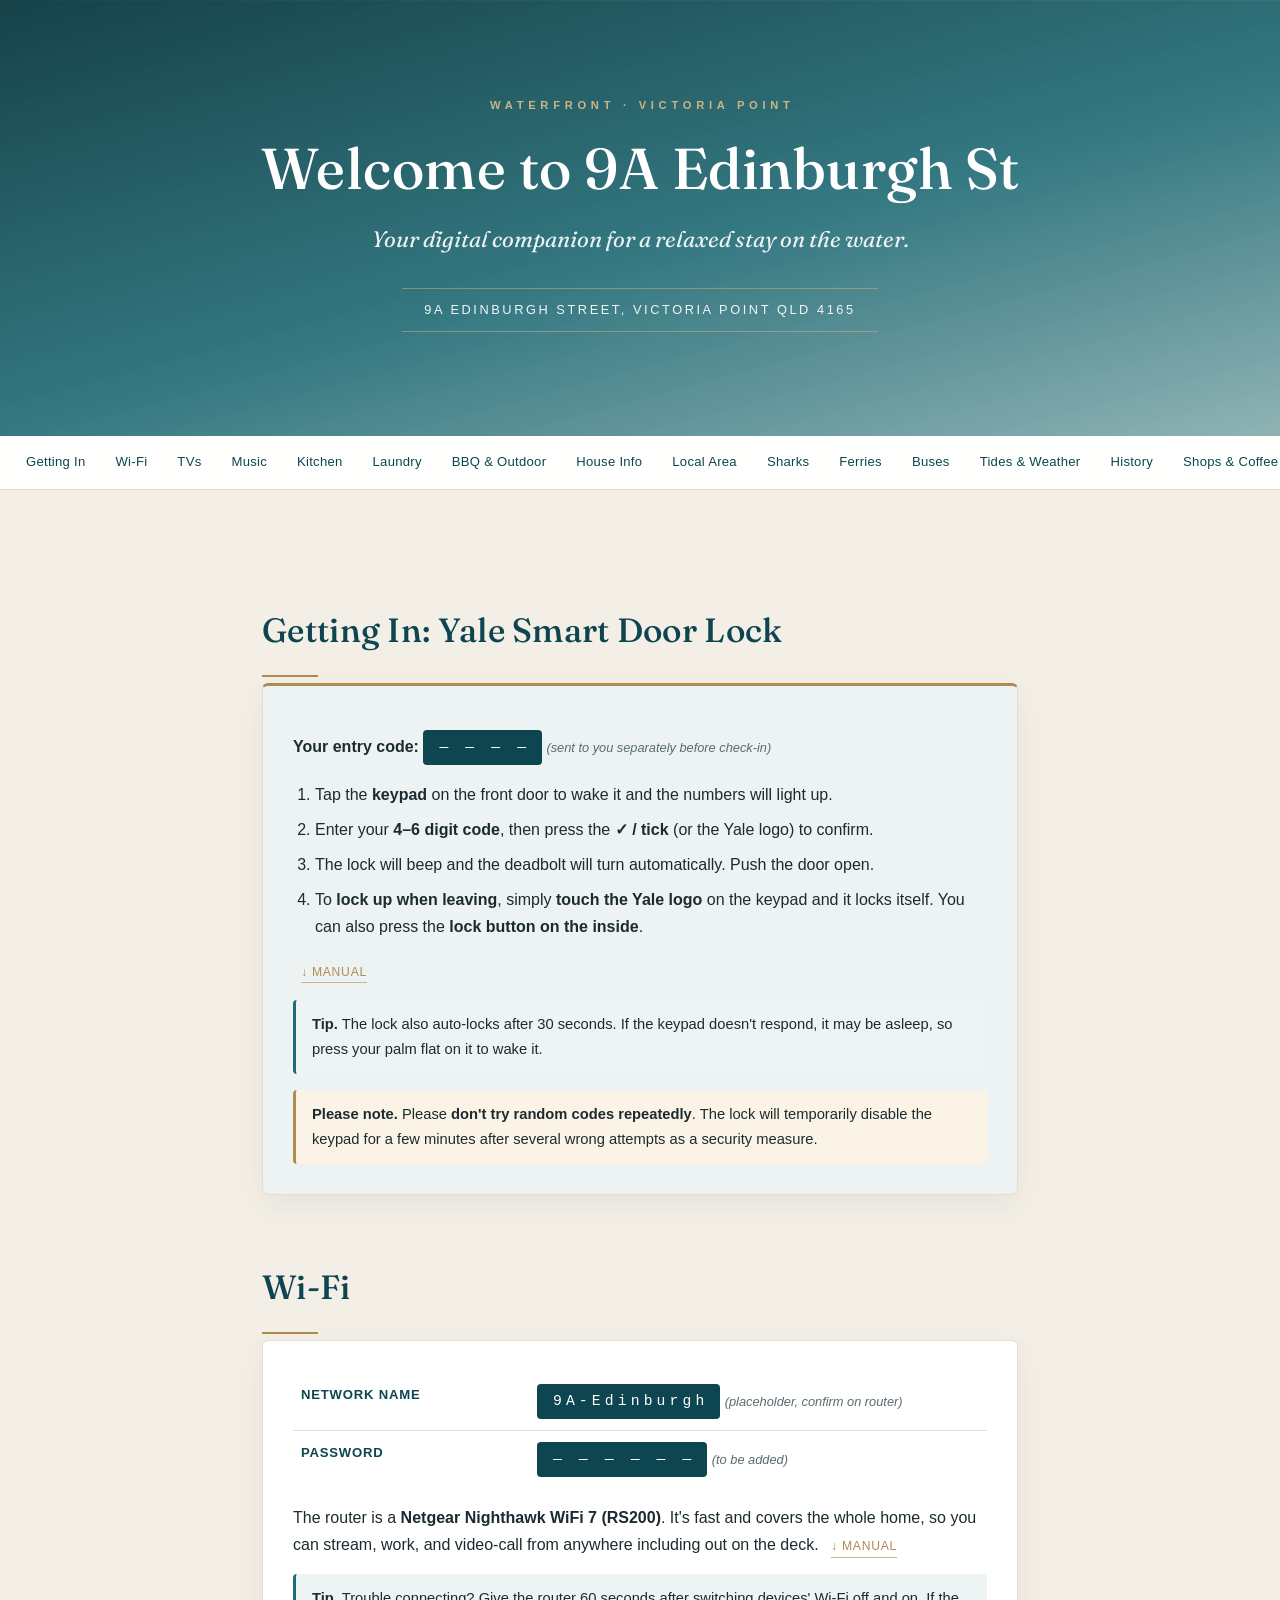
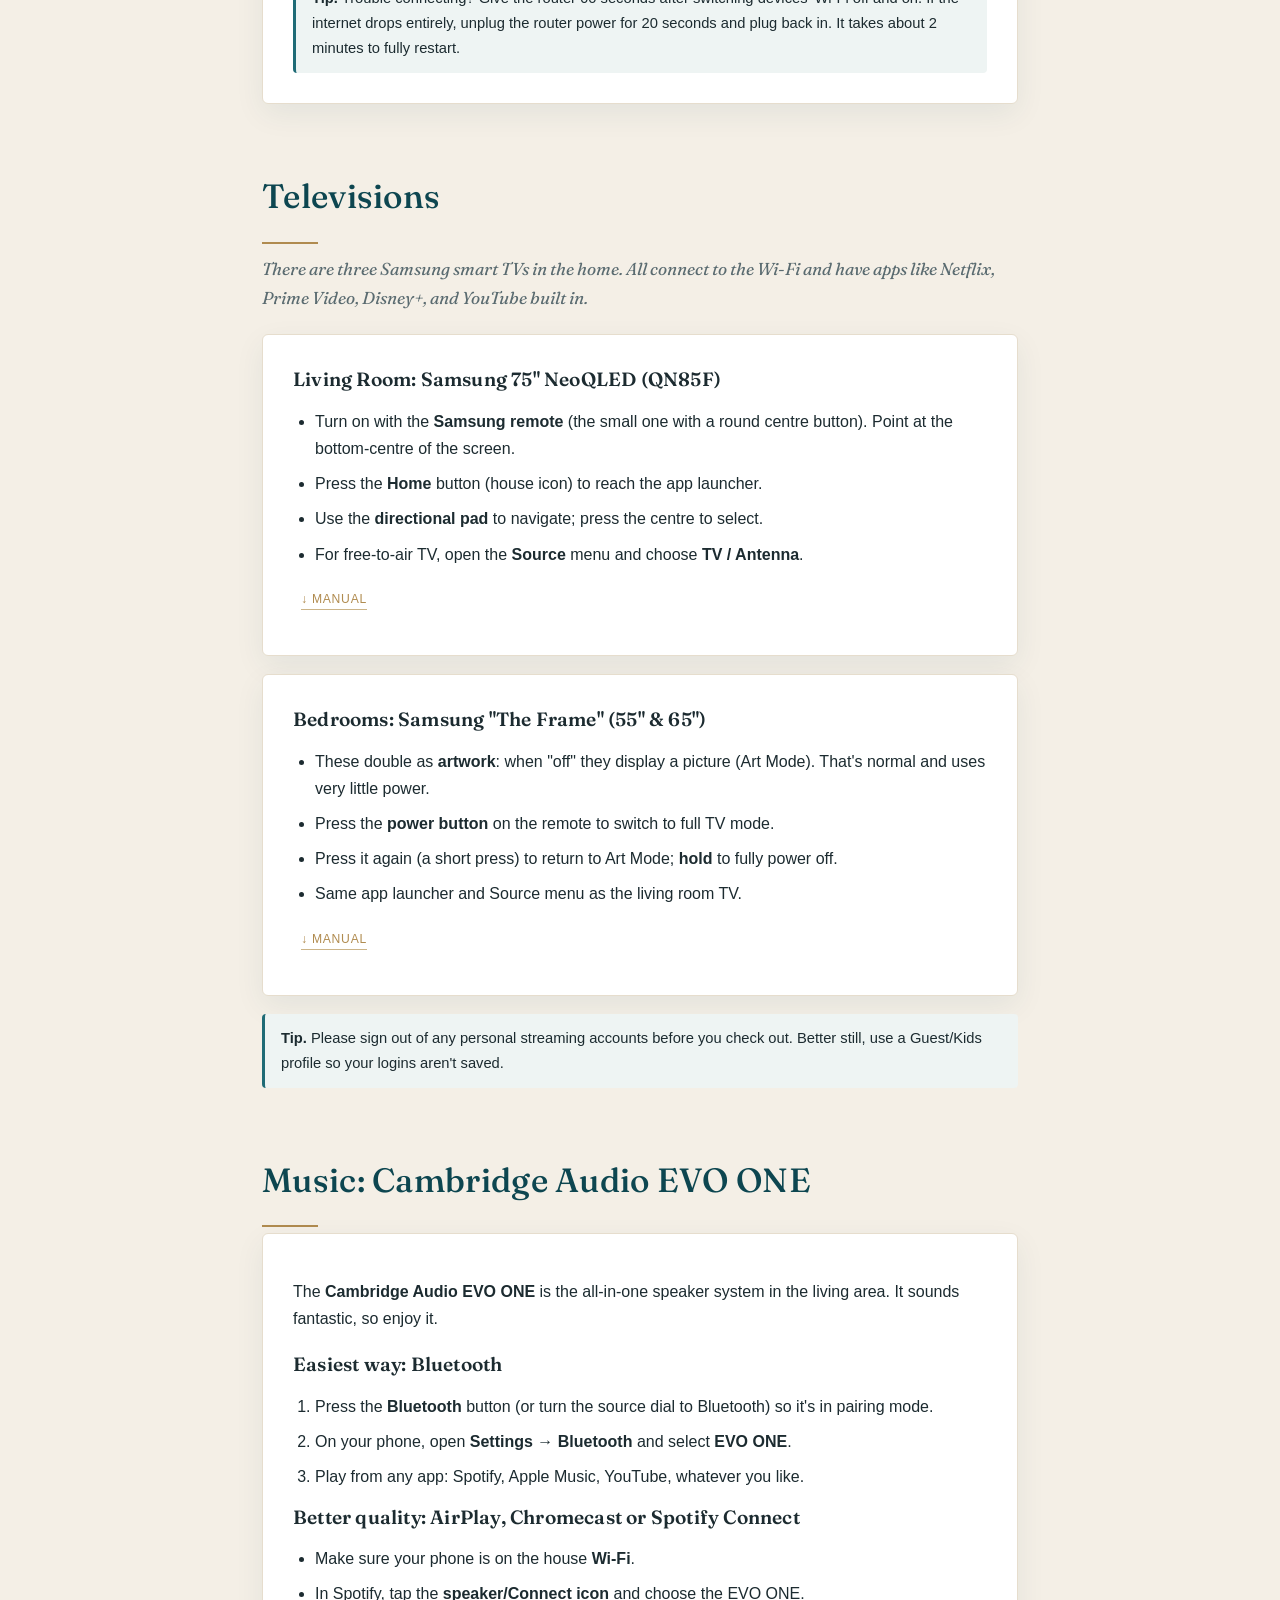
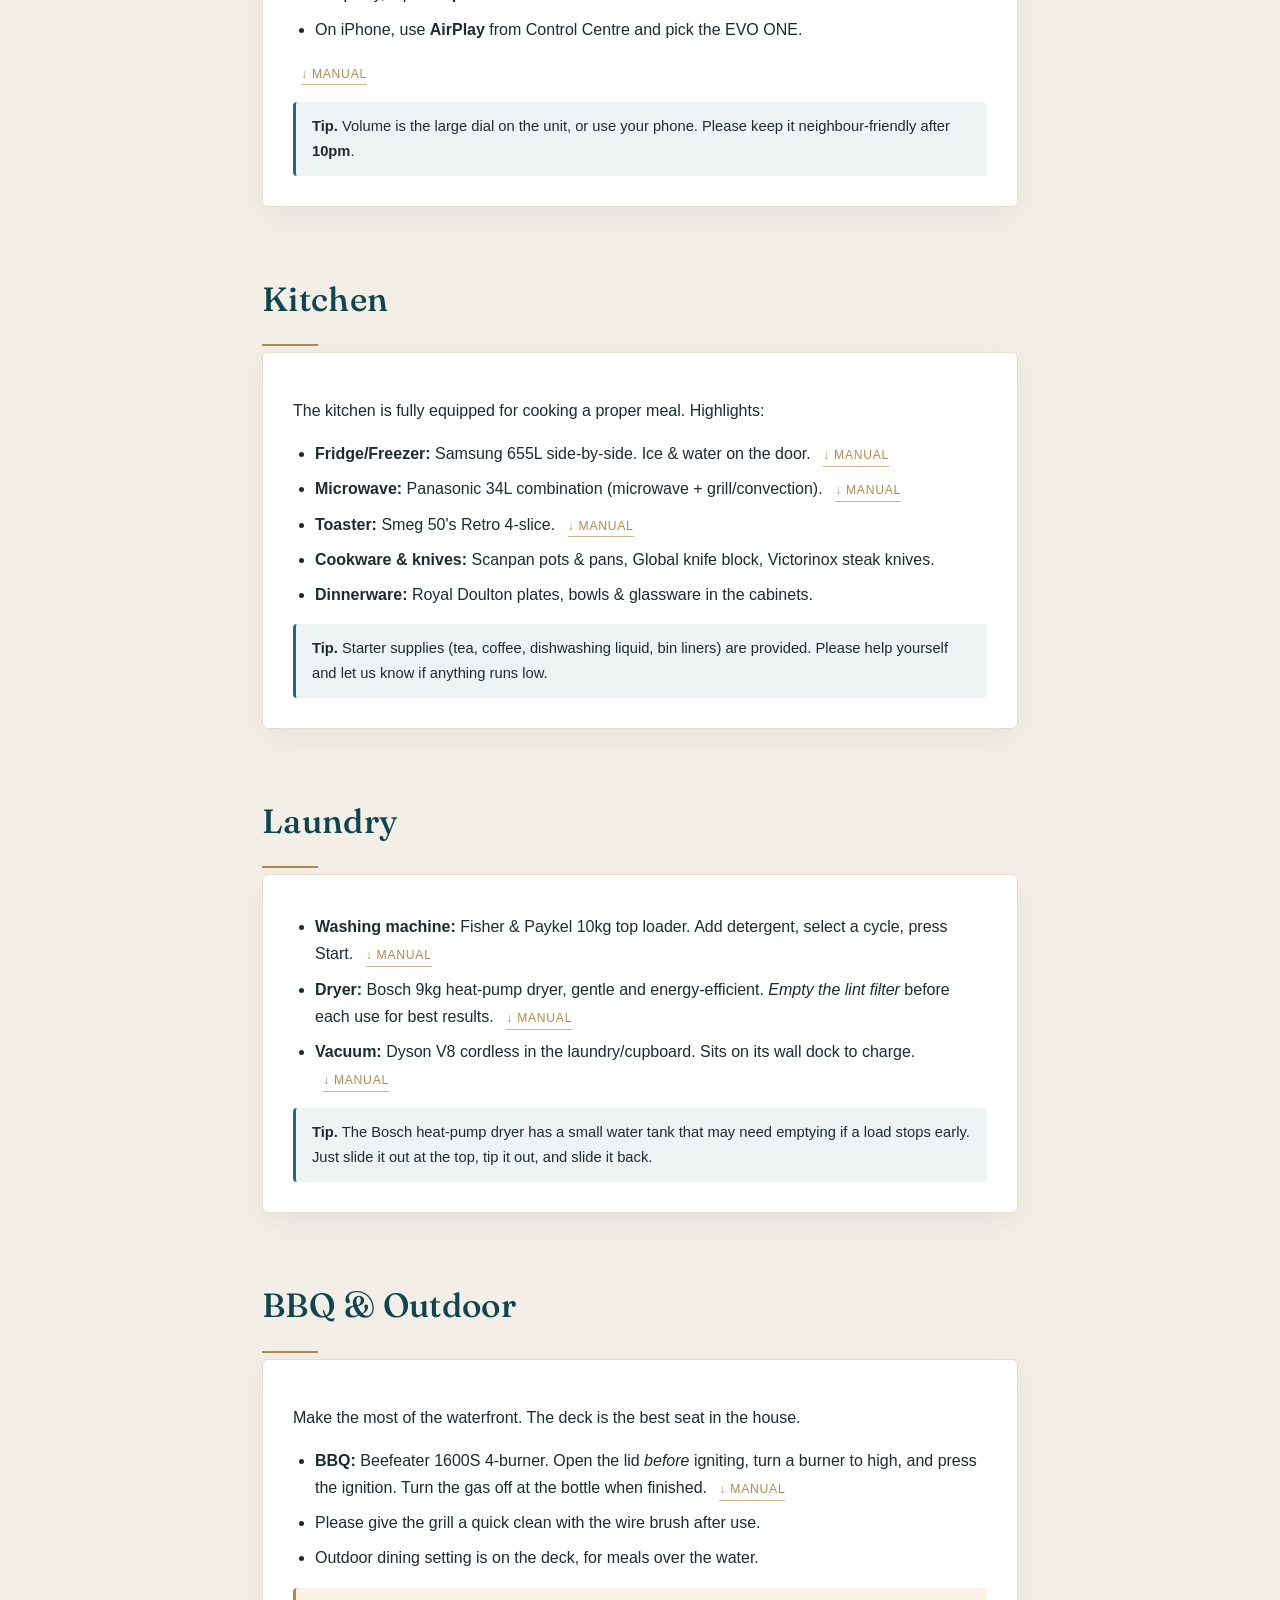
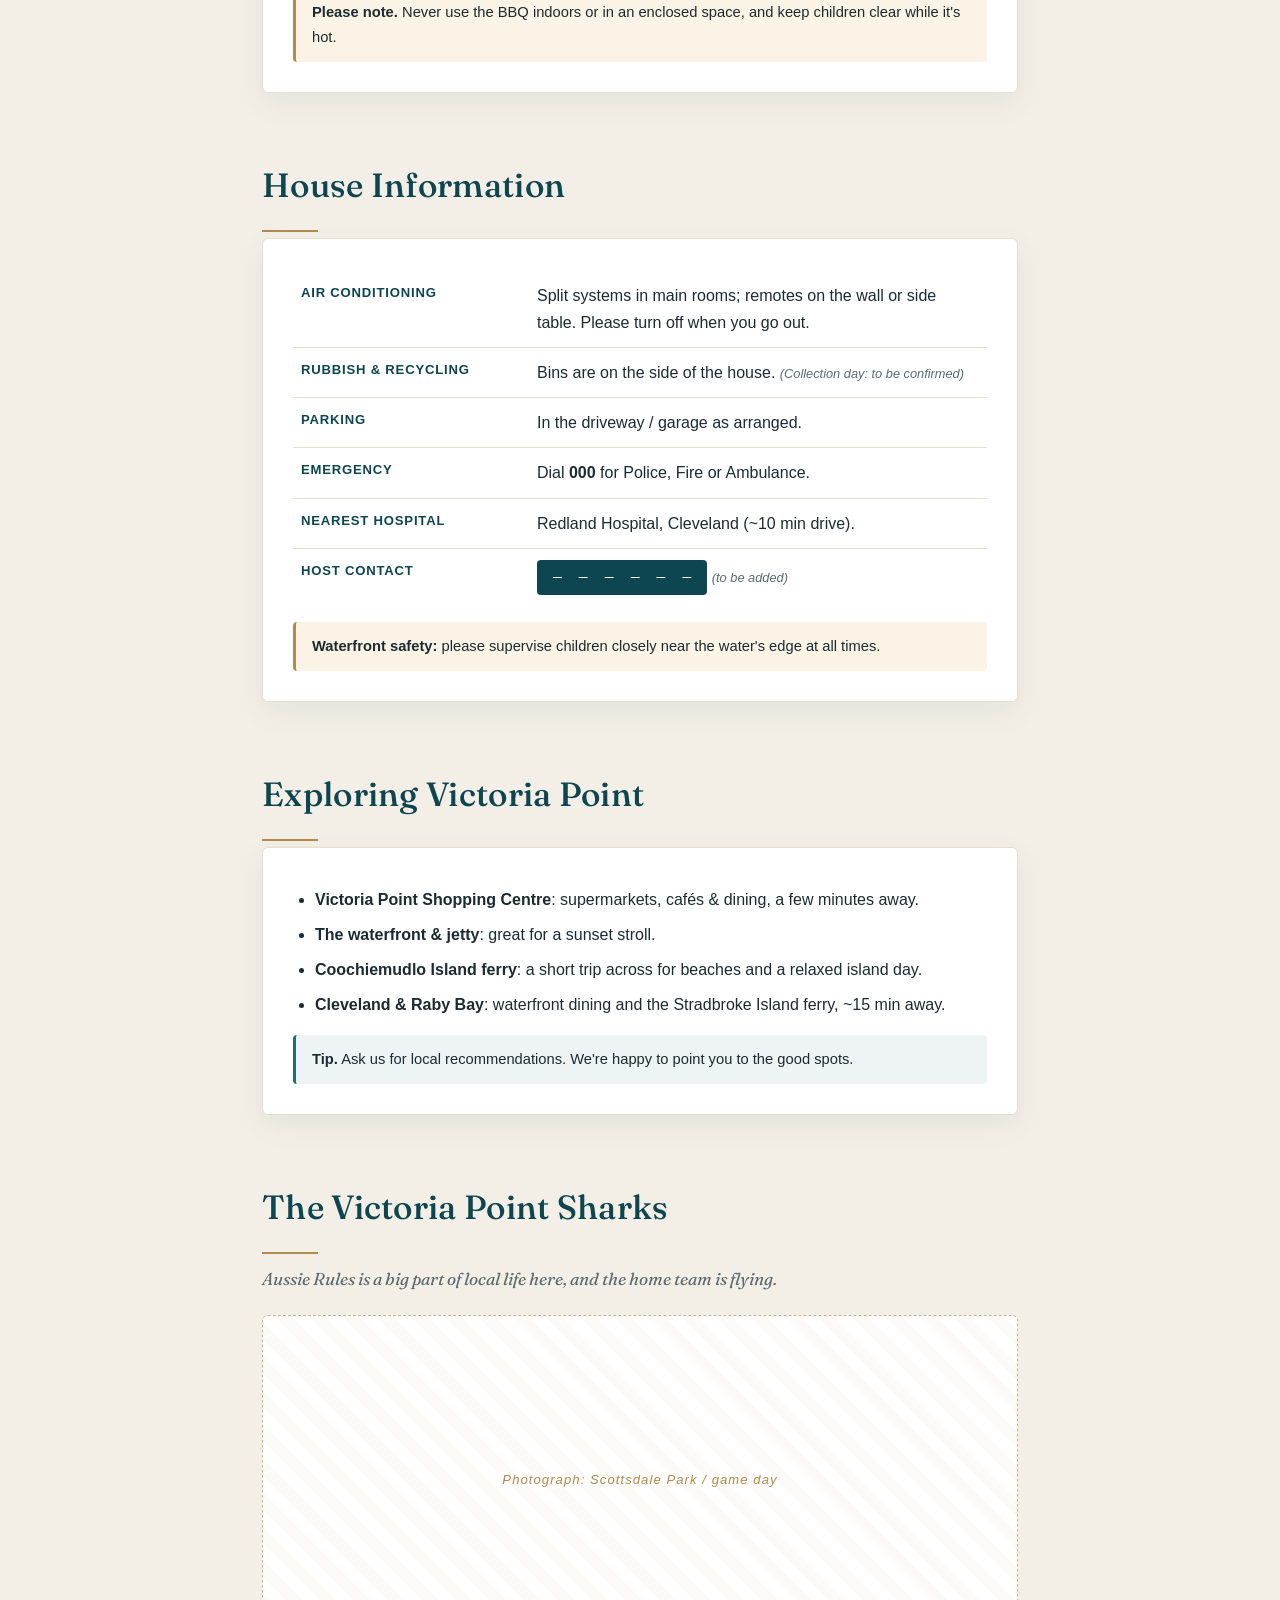
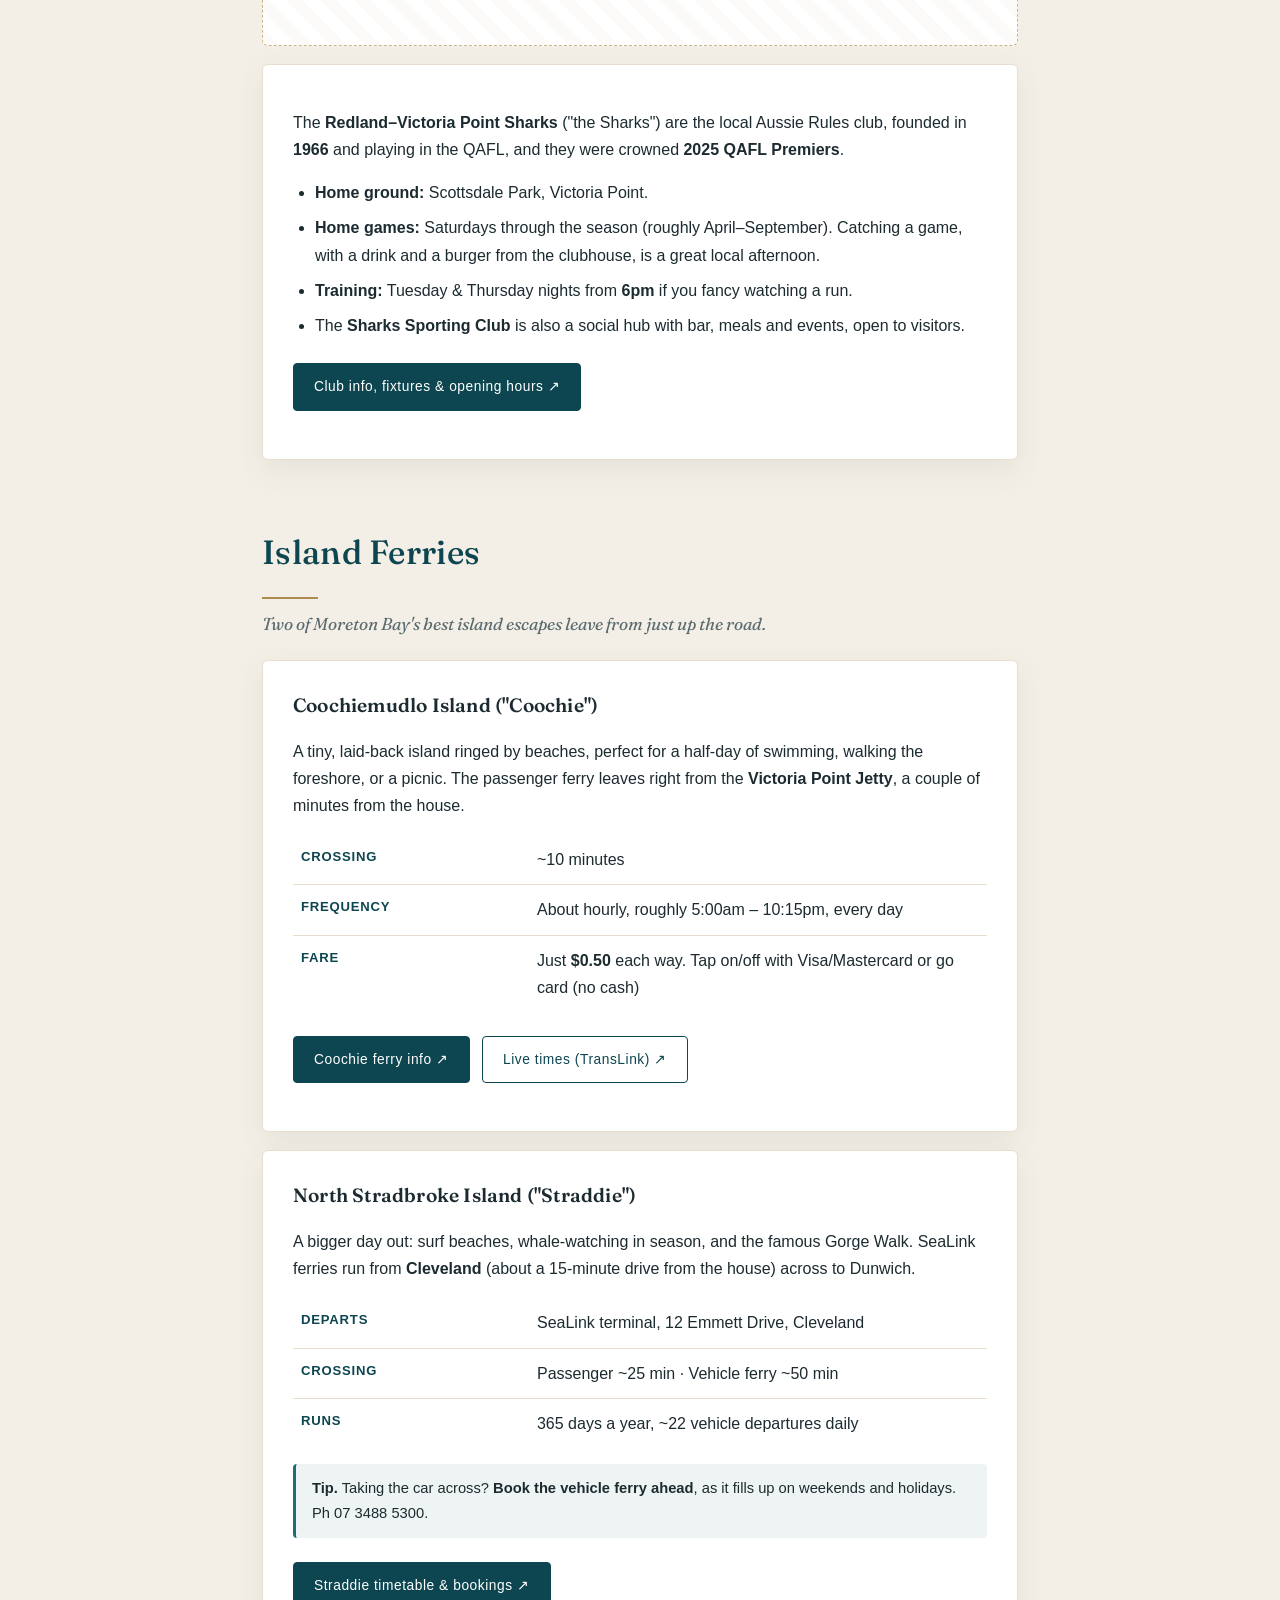
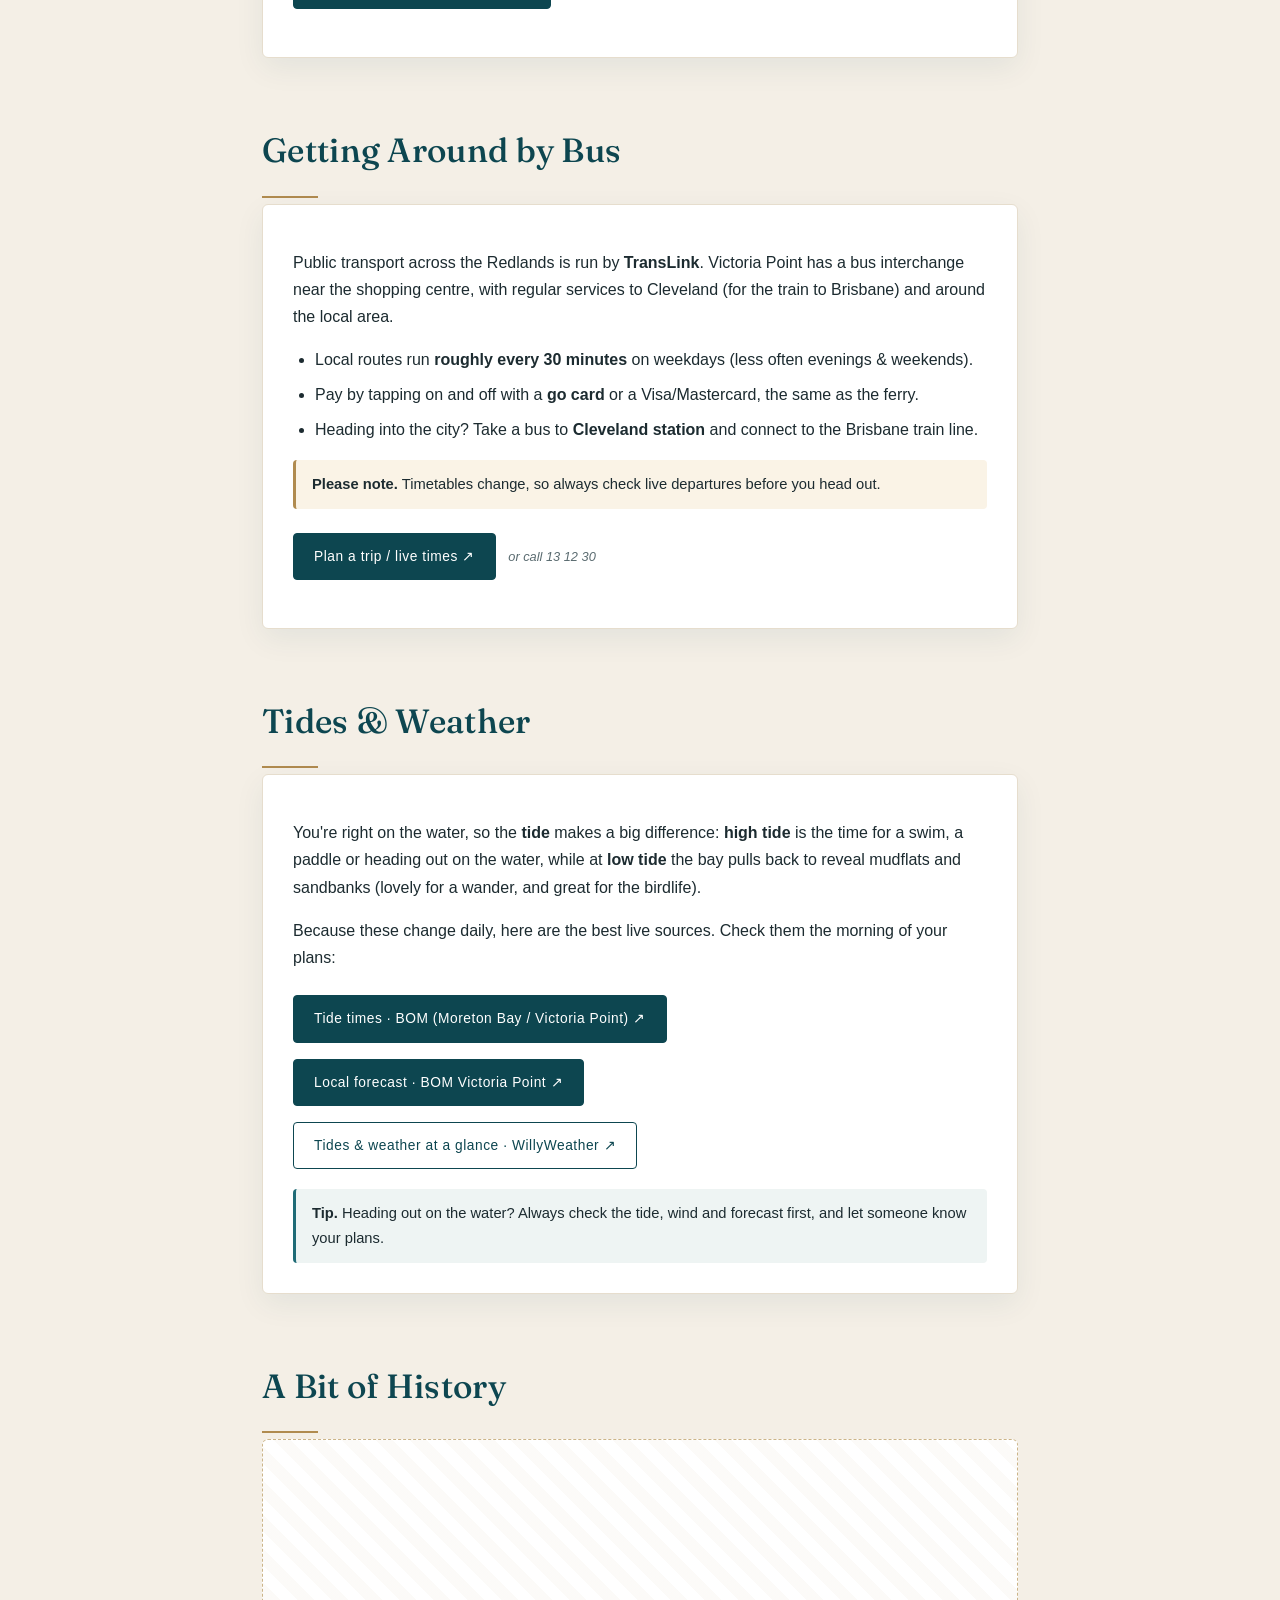
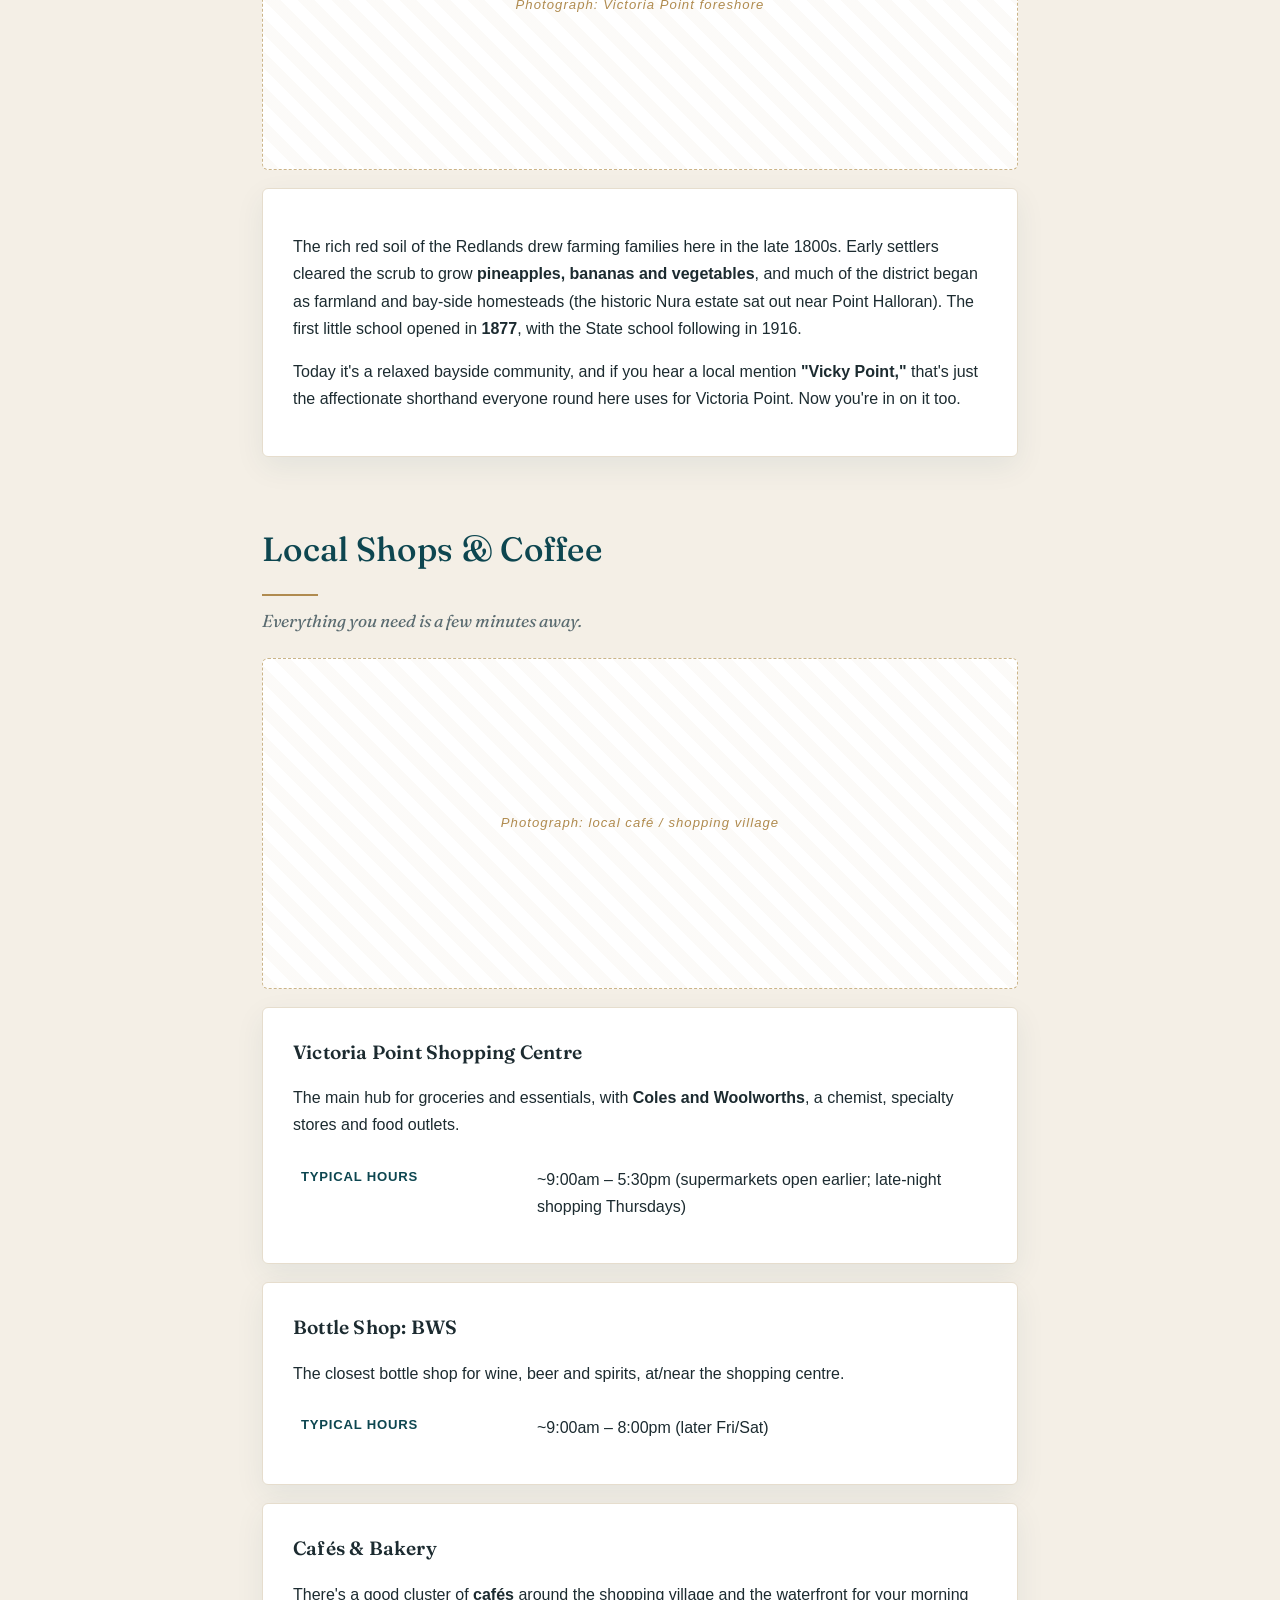
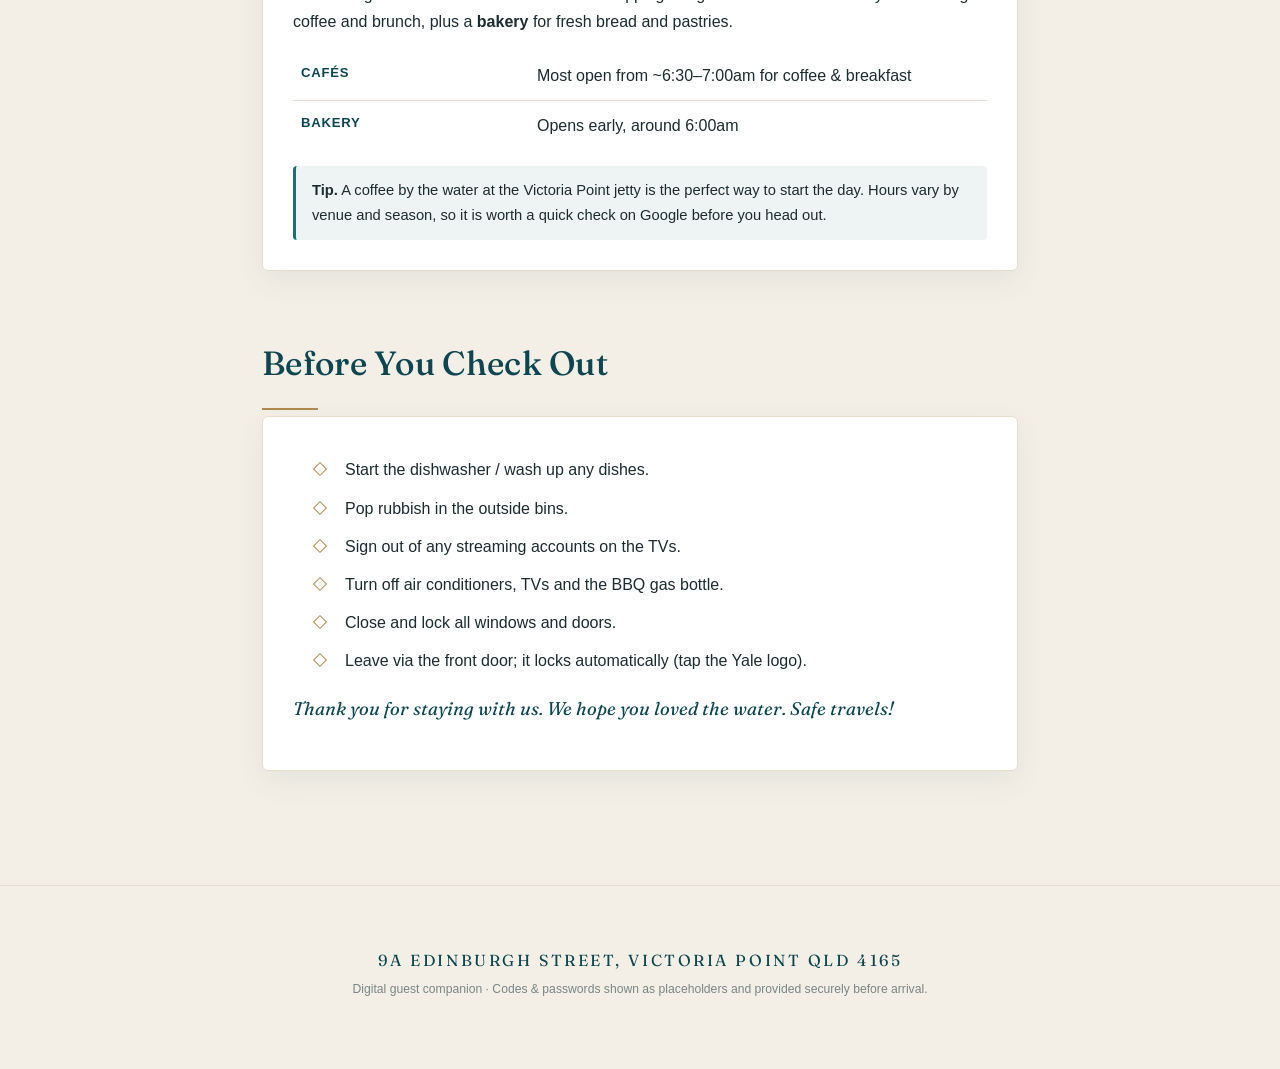
==== index.html @ 12f45445 "Initial guest guide for 9A Edinburgh St, Victoria Point Single-page waterfront Airbnb companion: doo" ====
<!DOCTYPE html>
<html lang="en">
<head>
<meta charset="UTF-8" />
<meta name="viewport" content="width=device-width, initial-scale=1.0" />
<meta name="description" content="Guest guide & digital companion for 9A Edinburgh St, Victoria Point. A waterfront stay." />
<meta name="robots" content="noindex, nofollow" />
<title>9A Edinburgh St · Guest Guide</title>
<link rel="preconnect" href="https://fonts.googleapis.com" />
<link rel="preconnect" href="https://fonts.gstatic.com" crossorigin />
<link href="https://fonts.googleapis.com/css2?family=Fraunces:opsz,wght@9..144,400;9..144,500;9..144,600;9..144,700&display=swap" rel="stylesheet" />
<link rel="stylesheet" href="styles.css" />
</head>
<body>

<!-- ============ HEADER ============ -->
<header class="hero">
 <div class="hero-inner">
 <p class="eyebrow">Waterfront · Victoria Point</p>
 <h1>Welcome to 9A Edinburgh&nbsp;St</h1>
 <p class="tagline">Your digital companion for a relaxed stay on the water.</p>
 <p class="addr">9A Edinburgh Street, Victoria Point QLD 4165</p>
 </div>
</header>

<!-- ============ QUICK NAV ============ -->
<nav class="quicknav" aria-label="Section navigation">
 <a href="#arrival">Getting In</a>
 <a href="#wifi">Wi-Fi</a>
 <a href="#tvs">TVs</a>
 <a href="#audio">Music</a>
 <a href="#kitchen">Kitchen</a>
 <a href="#laundry">Laundry</a>
 <a href="#outdoor">BBQ &amp; Outdoor</a>
 <a href="#house">House Info</a>
 <a href="#local">Local Area</a>
 <a href="#sharks">Sharks</a>
 <a href="#ferries">Ferries</a>
 <a href="#buses">Buses</a>
 <a href="#tides-weather">Tides &amp; Weather</a>
 <a href="#history">History</a>
 <a href="#shops">Shops &amp; Coffee</a>
 <a href="#checkout">Check-out</a>
</nav>

<main>

<!-- ============ ARRIVAL / DOOR LOCK ============ -->
<section id="arrival">
 <h2>Getting In: Yale Smart Door Lock</h2>
 <div class="card highlight">
 <p><strong>Your entry code:</strong>
 <span class="code-pill">— — — —</span>
 <span class="note">(sent to you separately before check-in)</span>
 </p>
 <ol>
 <li>Tap the <strong>keypad</strong> on the front door to wake it and the numbers will light up.</li>
 <li>Enter your <strong>4–6 digit code</strong>, then press the <strong>✓ / tick</strong> (or the Yale logo) to confirm.</li>
 <li>The lock will beep and the deadbolt will turn automatically. Push the door open.</li>
 <li>To <strong>lock up when leaving</strong>, simply <strong>touch the Yale logo</strong> on the keypad and it locks itself. You can also press the <strong>lock button on the inside</strong>.</li>
 </ol>
 <p><a class="manual" href="manuals/yale-door-lock.pdf" target="_blank" rel="noopener">Manual</a></p>
 <p class="tip"><strong>Tip.</strong> The lock also auto-locks after 30 seconds. If the keypad doesn't respond, it may be asleep, so press your palm flat on it to wake it.</p>
 <p class="warn"><strong>Please note.</strong> Please <strong>don't try random codes repeatedly</strong>. The lock will temporarily disable the keypad for a few minutes after several wrong attempts as a security measure.</p>
 </div>
</section>

<!-- ============ WIFI ============ -->
<section id="wifi">
 <h2>Wi-Fi</h2>
 <div class="card">
 <table class="kv">
 <tr><th>Network name</th><td><span class="code-pill">9A-Edinburgh</span> <span class="note">(placeholder, confirm on router)</span></td></tr>
 <tr><th>Password</th><td><span class="code-pill">— — — — — —</span> <span class="note">(to be added)</span></td></tr>
 </table>
 <p>The router is a <strong>Netgear Nighthawk WiFi 7 (RS200)</strong>. It's fast and covers the whole home, so you can stream, work, and video-call from anywhere including out on the deck. <a class="manual" href="manuals/netgear-nighthawk-rs200.pdf" target="_blank" rel="noopener">Manual</a></p>
 <p class="tip"><strong>Tip.</strong> Trouble connecting? Give the router 60 seconds after switching devices' Wi-Fi off and on. If the internet drops entirely, unplug the router power for 20 seconds and plug back in. It takes about 2 minutes to fully restart.</p>
 </div>
</section>

<!-- ============ TVs ============ -->
<section id="tvs">
 <h2>Televisions</h2>
 <p class="section-intro">There are three Samsung smart TVs in the home. All connect to the Wi-Fi and have apps like Netflix, Prime Video, Disney+, and YouTube built in.</p>

 <div class="card">
 <h3>Living Room: Samsung 75" NeoQLED (QN85F)</h3>
 <ul>
 <li>Turn on with the <strong>Samsung remote</strong> (the small one with a round centre button). Point at the bottom-centre of the screen.</li>
 <li>Press the <strong>Home</strong> button (house icon) to reach the app launcher.</li>
 <li>Use the <strong>directional pad</strong> to navigate; press the centre to select.</li>
 <li>For free-to-air TV, open the <strong>Source</strong> menu and choose <strong>TV / Antenna</strong>.</li>
 </ul>
 <p><a class="manual" href="manuals/samsung-tv-qn85f.pdf" target="_blank" rel="noopener">Manual</a></p>
 </div>

 <div class="card">
 <h3>Bedrooms: Samsung "The Frame" (55" &amp; 65")</h3>
 <ul>
 <li>These double as <strong>artwork</strong>: when "off" they display a picture (Art Mode). That's normal and uses very little power.</li>
 <li>Press the <strong>power button</strong> on the remote to switch to full TV mode.</li>
 <li>Press it again (a short press) to return to Art Mode; <strong>hold</strong> to fully power off.</li>
 <li>Same app launcher and Source menu as the living room TV.</li>
 </ul>
 <p><a class="manual" href="manuals/samsung-the-frame-ls03h.pdf" target="_blank" rel="noopener">Manual</a></p>
 </div>
 <p class="tip"><strong>Tip.</strong> Please sign out of any personal streaming accounts before you check out. Better still, use a Guest/Kids profile so your logins aren't saved.</p>
</section>

<!-- ============ AUDIO ============ -->
<section id="audio">
 <h2>Music: Cambridge Audio EVO ONE</h2>
 <div class="card">
 <p>The <strong>Cambridge Audio EVO ONE</strong> is the all-in-one speaker system in the living area. It sounds fantastic, so enjoy it.</p>
 <h3>Easiest way: Bluetooth</h3>
 <ol>
 <li>Press the <strong>Bluetooth</strong> button (or turn the source dial to Bluetooth) so it's in pairing mode.</li>
 <li>On your phone, open <strong>Settings → Bluetooth</strong> and select <strong>EVO ONE</strong>.</li>
 <li>Play from any app: Spotify, Apple Music, YouTube, whatever you like.</li>
 </ol>
 <h3>Better quality: AirPlay, Chromecast or Spotify Connect</h3>
 <ul>
 <li>Make sure your phone is on the house <strong>Wi-Fi</strong>.</li>
 <li>In Spotify, tap the <strong>speaker/Connect icon</strong> and choose the EVO ONE.</li>
 <li>On iPhone, use <strong>AirPlay</strong> from Control Centre and pick the EVO ONE.</li>
 </ul>
 <p><a class="manual" href="manuals/cambridge-audio-evo-one.pdf" target="_blank" rel="noopener">Manual</a></p>
 <p class="tip"><strong>Tip.</strong> Volume is the large dial on the unit, or use your phone. Please keep it neighbour-friendly after <strong>10pm</strong>.</p>
 </div>
</section>

<!-- ============ KITCHEN ============ -->
<section id="kitchen">
 <h2>Kitchen</h2>
 <div class="card">
 <p>The kitchen is fully equipped for cooking a proper meal. Highlights:</p>
 <ul>
 <li><strong>Fridge/Freezer:</strong> Samsung 655L side-by-side. Ice &amp; water on the door. <a class="manual" href="manuals/samsung-fridge-srs6100s.pdf" target="_blank" rel="noopener">Manual</a></li>
 <li><strong>Microwave:</strong> Panasonic 34L combination (microwave + grill/convection). <a class="manual" href="manuals/panasonic-microwave-nn-cd88q.pdf" target="_blank" rel="noopener">Manual</a></li>
 <li><strong>Toaster:</strong> Smeg 50's Retro 4-slice. <a class="manual" href="manuals/smeg-toaster-tsf02.pdf" target="_blank" rel="noopener">Manual</a></li>
 <li><strong>Cookware &amp; knives:</strong> Scanpan pots &amp; pans, Global knife block, Victorinox steak knives.</li>
 <li><strong>Dinnerware:</strong> Royal Doulton plates, bowls &amp; glassware in the cabinets.</li>
 </ul>
 <p class="tip"><strong>Tip.</strong> Starter supplies (tea, coffee, dishwashing liquid, bin liners) are provided. Please help yourself and let us know if anything runs low.</p>
 </div>
</section>

<!-- ============ LAUNDRY ============ -->
<section id="laundry">
 <h2>Laundry</h2>
 <div class="card">
 <ul>
 <li><strong>Washing machine:</strong> Fisher &amp; Paykel 10kg top loader. Add detergent, select a cycle, press Start. <a class="manual" href="manuals/fisher-paykel-washer-wl1064g1.pdf" target="_blank" rel="noopener">Manual</a></li>
 <li><strong>Dryer:</strong> Bosch 9kg heat-pump dryer, gentle and energy-efficient. <em>Empty the lint filter</em> before each use for best results. <a class="manual" href="manuals/bosch-dryer-wqg24201au.pdf" target="_blank" rel="noopener">Manual</a></li>
 <li><strong>Vacuum:</strong> Dyson V8 cordless in the laundry/cupboard. Sits on its wall dock to charge. <a class="manual" href="manuals/dyson-v8.pdf" target="_blank" rel="noopener">Manual</a></li>
 </ul>
 <p class="tip"><strong>Tip.</strong> The Bosch heat-pump dryer has a small water tank that may need emptying if a load stops early. Just slide it out at the top, tip it out, and slide it back.</p>
 </div>
</section>

<!-- ============ OUTDOOR ============ -->
<section id="outdoor">
 <h2>BBQ &amp; Outdoor</h2>
 <div class="card">
 <p>Make the most of the waterfront. The deck is the best seat in the house.</p>
 <ul>
 <li><strong>BBQ:</strong> Beefeater 1600S 4-burner. Open the lid <em>before</em> igniting, turn a burner to high, and press the ignition. Turn the gas off at the bottle when finished. <a class="manual" href="manuals/beefeater-1600s-bbq.pdf" target="_blank" rel="noopener">Manual</a></li>
 <li>Please give the grill a quick clean with the wire brush after use.</li>
 <li>Outdoor dining setting is on the deck, for meals over the water.</li>
 </ul>
 <p class="warn"><strong>Please note.</strong> Never use the BBQ indoors or in an enclosed space, and keep children clear while it's hot.</p>
 </div>
</section>

<!-- ============ HOUSE INFO ============ -->
<section id="house">
 <h2>House Information</h2>
 <div class="card">
 <table class="kv">
 <tr><th>Air conditioning</th><td>Split systems in main rooms; remotes on the wall or side table. Please turn off when you go out.</td></tr>
 <tr><th>Rubbish &amp; recycling</th><td>Bins are on the side of the house. <span class="note">(Collection day: to be confirmed)</span></td></tr>
 <tr><th>Parking</th><td>In the driveway / garage as arranged.</td></tr>
 <tr><th>Emergency</th><td>Dial <strong>000</strong> for Police, Fire or Ambulance.</td></tr>
 <tr><th>Nearest hospital</th><td>Redland Hospital, Cleveland (~10 min drive).</td></tr>
 <tr><th>Host contact</th><td><span class="code-pill">— — — — — —</span> <span class="note">(to be added)</span></td></tr>
 </table>
 <p class="warn"><strong>Waterfront safety:</strong> please supervise children closely near the water's edge at all times.</p>
 </div>
</section>

<!-- ============ LOCAL AREA ============ -->
<section id="local">
 <h2>Exploring Victoria Point</h2>
 <div class="card">
 <ul>
 <li><strong>Victoria Point Shopping Centre</strong>: supermarkets, cafés &amp; dining, a few minutes away.</li>
 <li><strong>The waterfront &amp; jetty</strong>: great for a sunset stroll.</li>
 <li><strong>Coochiemudlo Island ferry</strong>: a short trip across for beaches and a relaxed island day.</li>
 <li><strong>Cleveland &amp; Raby Bay</strong>: waterfront dining and the Stradbroke Island ferry, ~15 min away.</li>
 </ul>
 <p class="tip"><strong>Tip.</strong> Ask us for local recommendations. We're happy to point you to the good spots.</p>
 </div>
</section>

<!-- ============ SHARKS ============ -->
<section id="sharks">
 <h2>The Victoria Point Sharks</h2>
 <p class="section-intro">Aussie Rules is a big part of local life here, and the home team is flying.</p>
 <figure class="img-slot" aria-hidden="true"><figcaption>Photograph: Scottsdale Park / game day</figcaption></figure>
 <div class="card">
 <p>The <strong>Redland–Victoria Point Sharks</strong> ("the Sharks") are the local Aussie Rules club, founded in <strong>1966</strong> and playing in the QAFL, and they were crowned <strong>2025 QAFL Premiers</strong>.</p>
 <ul>
 <li><strong>Home ground:</strong> Scottsdale Park, Victoria Point.</li>
 <li><strong>Home games:</strong> Saturdays through the season (roughly April–September). Catching a game, with a drink and a burger from the clubhouse, is a great local afternoon.</li>
 <li><strong>Training:</strong> Tuesday &amp; Thursday nights from <strong>6pm</strong> if you fancy watching a run.</li>
 <li>The <strong>Sharks Sporting Club</strong> is also a social hub with bar, meals and events, open to visitors.</li>
 </ul>
 <p><a class="btn" href="https://sharksclub.com.au/" target="_blank" rel="noopener">Club info, fixtures &amp; opening hours ↗</a></p>
 </div>
</section>

<!-- ============ FERRIES ============ -->
<section id="ferries">
 <h2>Island Ferries</h2>
 <p class="section-intro">Two of Moreton Bay's best island escapes leave from just up the road.</p>

 <div class="card">
 <h3>Coochiemudlo Island ("Coochie")</h3>
 <p>A tiny, laid-back island ringed by beaches, perfect for a half-day of swimming, walking the foreshore, or a picnic. The passenger ferry leaves right from the <strong>Victoria Point Jetty</strong>, a couple of minutes from the house.</p>
 <table class="kv">
 <tr><th>Crossing</th><td>~10 minutes</td></tr>
 <tr><th>Frequency</th><td>About hourly, roughly 5:00am – 10:15pm, every day</td></tr>
 <tr><th>Fare</th><td>Just <strong>$0.50</strong> each way. Tap on/off with Visa/Mastercard or go card (no cash)</td></tr>
 </table>
 <p><a class="btn" href="https://amitytrader.com/services/passenger-ferry/" target="_blank" rel="noopener">Coochie ferry info ↗</a>
 <a class="btn ghost" href="https://translink.com.au/" target="_blank" rel="noopener">Live times (TransLink) ↗</a></p>
 </div>

 <div class="card">
 <h3>North Stradbroke Island ("Straddie")</h3>
 <p>A bigger day out: surf beaches, whale-watching in season, and the famous Gorge Walk. SeaLink ferries run from <strong>Cleveland</strong> (about a 15-minute drive from the house) across to Dunwich.</p>
 <table class="kv">
 <tr><th>Departs</th><td>SeaLink terminal, 12 Emmett Drive, Cleveland</td></tr>
 <tr><th>Crossing</th><td>Passenger ~25 min · Vehicle ferry ~50 min</td></tr>
 <tr><th>Runs</th><td>365 days a year, ~22 vehicle departures daily</td></tr>
 </table>
 <p class="tip"><strong>Tip.</strong> Taking the car across? <strong>Book the vehicle ferry ahead</strong>, as it fills up on weekends and holidays. Ph 07 3488 5300.</p>
 <p><a class="btn" href="https://www.sealink.com.au/north-stradbroke-island/" target="_blank" rel="noopener">Straddie timetable &amp; bookings ↗</a></p>
 </div>
</section>

<!-- ============ BUSES ============ -->
<section id="buses">
 <h2>Getting Around by Bus</h2>
 <div class="card">
 <p>Public transport across the Redlands is run by <strong>TransLink</strong>. Victoria Point has a bus interchange near the shopping centre, with regular services to Cleveland (for the train to Brisbane) and around the local area.</p>
 <ul>
 <li>Local routes run <strong>roughly every 30 minutes</strong> on weekdays (less often evenings &amp; weekends).</li>
 <li>Pay by tapping on and off with a <strong>go card</strong> or a Visa/Mastercard, the same as the ferry.</li>
 <li>Heading into the city? Take a bus to <strong>Cleveland station</strong> and connect to the Brisbane train line.</li>
 </ul>
 <p class="warn"><strong>Please note.</strong> Timetables change, so always check live departures before you head out.</p>
 <p><a class="btn" href="https://translink.com.au/" target="_blank" rel="noopener">Plan a trip / live times ↗</a> <span class="note">or call 13 12 30</span></p>
 </div>
</section>

<!-- ============ TIDES & WEATHER ============ -->
<section id="tides-weather">
 <h2>Tides &amp; Weather</h2>
 <div class="card">
 <p>You're right on the water, so the <strong>tide</strong> makes a big difference: <strong>high tide</strong> is the time for a swim, a paddle or heading out on the water, while at <strong>low tide</strong> the bay pulls back to reveal mudflats and sandbanks (lovely for a wander, and great for the birdlife).</p>
 <p>Because these change daily, here are the best live sources. Check them the morning of your plans:</p>
 <div class="link-grid">
 <a class="btn" href="http://www.bom.gov.au/qld/tides/" target="_blank" rel="noopener">Tide times · BOM (Moreton Bay / Victoria Point) ↗</a>
 <a class="btn" href="http://www.bom.gov.au/places/qld/victoria-point/" target="_blank" rel="noopener">Local forecast · BOM Victoria Point ↗</a>
 <a class="btn ghost" href="https://tides.willyweather.com.au/qld/brisbane/victoria-point.html" target="_blank" rel="noopener">Tides &amp; weather at a glance · WillyWeather ↗</a>
 </div>
 <p class="tip"><strong>Tip.</strong> Heading out on the water? Always check the tide, wind and forecast first, and let someone know your plans.</p>
 </div>
</section>

<!-- ============ HISTORY ============ -->
<section id="history">
 <h2>A Bit of History</h2>
 <figure class="img-slot" aria-hidden="true"><figcaption>Photograph: Victoria Point foreshore</figcaption></figure>
 <div class="card">
 <p>The rich red soil of the Redlands drew farming families here in the late 1800s. Early settlers cleared the scrub to grow <strong>pineapples, bananas and vegetables</strong>, and much of the district began as farmland and bay-side homesteads (the historic Nura estate sat out near Point Halloran). The first little school opened in <strong>1877</strong>, with the State school following in 1916.</p>
 <p>Today it's a relaxed bayside community, and if you hear a local mention <strong>"Vicky Point,"</strong> that's just the affectionate shorthand everyone round here uses for Victoria Point. Now you're in on it too.</p>
 </div>
</section>

<!-- ============ SHOPS ============ -->
<section id="shops">
 <h2>Local Shops &amp; Coffee</h2>
 <p class="section-intro">Everything you need is a few minutes away.</p>
 <figure class="img-slot" aria-hidden="true"><figcaption>Photograph: local café / shopping village</figcaption></figure>

 <div class="card">
 <h3>Victoria Point Shopping Centre</h3>
 <p>The main hub for groceries and essentials, with <strong>Coles and Woolworths</strong>, a chemist, specialty stores and food outlets.</p>
 <table class="kv">
 <tr><th>Typical hours</th><td>~9:00am – 5:30pm (supermarkets open earlier; late-night shopping Thursdays)</td></tr>
 </table>
 </div>

 <div class="card">
 <h3>Bottle Shop: BWS</h3>
 <p>The closest bottle shop for wine, beer and spirits, at/near the shopping centre.</p>
 <table class="kv">
 <tr><th>Typical hours</th><td>~9:00am – 8:00pm (later Fri/Sat)</td></tr>
 </table>
 </div>

 <div class="card">
 <h3>Cafés &amp; Bakery</h3>
 <p>There's a good cluster of <strong>cafés</strong> around the shopping village and the waterfront for your morning coffee and brunch, plus a <strong>bakery</strong> for fresh bread and pastries.</p>
 <table class="kv">
 <tr><th>Cafés</th><td>Most open from ~6:30–7:00am for coffee &amp; breakfast</td></tr>
 <tr><th>Bakery</th><td>Opens early, around 6:00am</td></tr>
 </table>
 <p class="tip"><strong>Tip.</strong> A coffee by the water at the Victoria Point jetty is the perfect way to start the day. Hours vary by venue and season, so it is worth a quick check on Google before you head out.</p>
 </div>
</section>

<!-- ============ CHECKOUT ============ -->
<section id="checkout">
 <h2>Before You Check Out</h2>
 <div class="card">
 <ul class="checklist">
 <li>Start the dishwasher / wash up any dishes.</li>
 <li>Pop rubbish in the outside bins.</li>
 <li>Sign out of any streaming accounts on the TVs.</li>
 <li>Turn off air conditioners, TVs and the BBQ gas bottle.</li>
 <li>Close and lock all windows and doors.</li>
 <li>Leave via the front door; it locks automatically (tap the Yale logo).</li>
 </ul>
 <p class="thanks">Thank you for staying with us. We hope you loved the water. Safe travels!</p>
 </div>
</section>

</main>

<footer>
 <p>9A Edinburgh Street, Victoria Point QLD 4165</p>
 <p class="fineprint">Digital guest companion · Codes &amp; passwords shown as placeholders and provided securely before arrival.</p>
</footer>

</body>
</html>
---- styles.css ----
/* =========================================================
   9A Edinburgh St — Guest Guide
   Pure CSS, no dependencies (except Fraunces web font).
   Boutique waterfront palette.
   ========================================================= */

:root {
  --ink: #1c2b30;
  --ink-soft: #5a6b70;
  --sea: #1f6b76;
  --sea-deep: #0d4650;
  --mist: #7fa9ac;
  --sand: #f4efe6;
  --paper: #ffffff;
  --line: #e6ddcd;
  --brass: #b08b4f;
  --brass-soft: #cbb488;
  --warn-bg: #faf3e6;
  --tip-bg: #eef4f3;
  --highlight-bg: #ecf3f2;
  --radius: 6px;
  --shadow: 0 10px 30px rgba(13, 70, 80, 0.07);
  --serif: "Fraunces", "Cormorant Garamond", Georgia, "Times New Roman", serif;
  --sans: -apple-system, BlinkMacSystemFont, "Segoe UI", Roboto, Helvetica, Arial, sans-serif;
}

* { box-sizing: border-box; }

html { scroll-behavior: smooth; scroll-padding-top: 84px; }

body {
  margin: 0;
  font-family: var(--sans);
  color: var(--ink);
  background: var(--sand);
  line-height: 1.7;
  -webkit-font-smoothing: antialiased;
}

/* ---------- Hero ---------- */
.hero {
  position: relative;
  color: #fff;
  padding: 96px 20px 104px;
  text-align: center;
  overflow: hidden;
  background:
    linear-gradient(165deg, rgba(9,55,63,0.94) 0%, rgba(31,107,118,0.90) 55%, rgba(127,169,172,0.86) 100%),
    /* drop a hero photo in later by adding a url() here */
    radial-gradient(circle at 70% 20%, rgba(255,255,255,0.10), transparent 60%);
  background-size: cover;
  background-position: center;
}
.hero-inner { max-width: 780px; margin: 0 auto; position: relative; z-index: 1; }
.eyebrow {
  text-transform: uppercase;
  letter-spacing: 0.42em;
  font-size: 0.7rem;
  font-weight: 600;
  margin: 0 0 22px;
  color: var(--brass-soft);
  padding-left: 0.42em;
}
.hero h1 {
  font-family: var(--serif);
  margin: 0;
  font-size: clamp(2.4rem, 6vw, 3.6rem);
  font-weight: 500;
  letter-spacing: 0.5px;
  line-height: 1.1;
}
.tagline {
  font-family: var(--serif);
  font-style: italic;
  font-weight: 400;
  font-size: clamp(1.1rem, 2.4vw, 1.4rem);
  margin: 20px 0 30px;
  color: rgba(255,255,255,0.9);
}
.addr {
  display: inline-block;
  border-top: 1px solid rgba(203,180,136,0.5);
  border-bottom: 1px solid rgba(203,180,136,0.5);
  padding: 10px 22px;
  font-size: 0.8rem;
  letter-spacing: 0.2em;
  text-transform: uppercase;
  margin: 0;
  color: rgba(255,255,255,0.92);
}

/* ---------- Quick nav ---------- */
.quicknav {
  position: sticky;
  top: 0;
  z-index: 50;
  background: rgba(255,255,255,0.96);
  backdrop-filter: saturate(180%) blur(8px);
  border-bottom: 1px solid var(--line);
  display: flex;
  flex-wrap: nowrap;
  gap: 2px;
  padding: 6px 12px;
  overflow-x: auto;
  -webkit-overflow-scrolling: touch;
}
.quicknav a {
  flex: 0 0 auto;
  text-decoration: none;
  color: var(--sea-deep);
  font-weight: 500;
  font-size: 0.82rem;
  letter-spacing: 0.02em;
  padding: 9px 14px;
  border-radius: 4px;
  white-space: nowrap;
  transition: color 0.18s, background 0.18s;
  position: relative;
}
.quicknav a::after {
  content: "";
  position: absolute;
  left: 14px; right: 14px; bottom: 4px;
  height: 1px;
  background: var(--brass);
  transform: scaleX(0);
  transition: transform 0.18s;
}
.quicknav a:hover { color: var(--brass); }
.quicknav a:hover::after { transform: scaleX(1); }

/* ---------- Layout ---------- */
main {
  max-width: 800px;
  margin: 0 auto;
  padding: 48px 22px 10px;
}
section { margin: 64px 0; scroll-margin-top: 84px; }
section h2 {
  font-family: var(--serif);
  font-weight: 500;
  font-size: clamp(1.6rem, 3.5vw, 2.1rem);
  color: var(--sea-deep);
  margin: 0 0 6px;
  letter-spacing: 0.3px;
}
section h2::after {
  content: "";
  display: block;
  width: 56px;
  height: 2px;
  background: var(--brass);
  margin: 16px 0 4px;
}
.section-intro {
  color: var(--ink-soft);
  font-family: var(--serif);
  font-style: italic;
  font-size: 1.08rem;
  margin: 10px 0 22px;
}

/* ---------- Cards ---------- */
.card {
  background: var(--paper);
  border: 1px solid var(--line);
  border-radius: var(--radius);
  padding: 28px 30px;
  box-shadow: var(--shadow);
  margin-bottom: 18px;
}
.card h3 {
  font-family: var(--serif);
  font-weight: 600;
  margin: 0 0 12px;
  font-size: 1.2rem;
  color: var(--ink);
  letter-spacing: 0.2px;
}
.card ul, .card ol { margin: 10px 0; padding-left: 22px; }
.card li { margin: 8px 0; }
.card.highlight { border-top: 3px solid var(--brass); background: var(--highlight-bg); }

/* ---------- Code pills ---------- */
.code-pill {
  display: inline-block;
  font-family: "SF Mono", ui-monospace, Menlo, Consolas, monospace;
  background: var(--sea-deep);
  color: #fff;
  letter-spacing: 0.28em;
  padding: 5px 16px;
  border-radius: 4px;
  font-size: 0.92rem;
  font-weight: 500;
  vertical-align: middle;
  padding-right: calc(16px - 0.28em);
}
.note { color: var(--ink-soft); font-size: 0.8rem; font-style: italic; }

/* ---------- Buttons / links ---------- */
.btn {
  display: inline-block;
  margin: 8px 8px 4px 0;
  padding: 11px 20px;
  background: var(--sea-deep);
  color: #fff;
  text-decoration: none;
  font-size: 0.86rem;
  font-weight: 500;
  letter-spacing: 0.04em;
  border-radius: 4px;
  border: 1px solid var(--sea-deep);
  transition: background 0.18s, color 0.18s, transform 0.18s;
}
.btn:hover { background: var(--sea); transform: translateY(-1px); }
.btn.ghost { background: transparent; color: var(--sea-deep); }
.btn.ghost:hover { background: var(--sea-deep); color: #fff; }
.link-grid { display: flex; flex-direction: column; gap: 4px; align-items: flex-start; margin: 12px 0 4px; }

/* ---------- Manual links ---------- */
.manual {
  display: inline-block;
  margin-left: 8px;
  font-size: 0.76rem;
  letter-spacing: 0.06em;
  text-transform: uppercase;
  text-decoration: none;
  color: var(--brass);
  border-bottom: 1px solid var(--brass-soft);
  white-space: nowrap;
  transition: color 0.18s, border-color 0.18s;
}
.manual::before { content: "\2193\00a0"; /* down arrow = download */ }
.manual:hover { color: var(--sea-deep); border-color: var(--sea-deep); }

/* ---------- Callouts ---------- */
.tip, .warn {
  padding: 12px 16px;
  border-radius: 4px;
  margin: 16px 0 2px;
  font-size: 0.92rem;
}
.tip { background: var(--tip-bg); border-left: 3px solid var(--sea); }
.warn { background: var(--warn-bg); border-left: 3px solid var(--brass); }

/* ---------- Key/value tables ---------- */
table.kv { width: 100%; border-collapse: collapse; margin: 4px 0; }
table.kv th, table.kv td {
  text-align: left;
  vertical-align: top;
  padding: 11px 8px;
  border-bottom: 1px solid var(--line);
}
table.kv th {
  width: 34%;
  color: var(--sea-deep);
  font-weight: 600;
  font-size: 0.82rem;
  text-transform: uppercase;
  letter-spacing: 0.06em;
}
table.kv tr:last-child th, table.kv tr:last-child td { border-bottom: none; }

/* ---------- Image slots (drop photos in later) ---------- */
.img-slot {
  margin: 0 0 18px;
  aspect-ratio: 16 / 7;
  background:
    repeating-linear-gradient(45deg, rgba(176,139,79,0.04) 0 12px, transparent 12px 24px),
    var(--paper);
  border: 1px dashed var(--brass-soft);
  border-radius: var(--radius);
  display: flex;
  align-items: center;
  justify-content: center;
  overflow: hidden;
}
.img-slot img { width: 100%; height: 100%; object-fit: cover; }
.img-slot figcaption {
  color: var(--brass);
  font-size: 0.82rem;
  letter-spacing: 0.08em;
  font-style: italic;
  text-align: center;
  padding: 0 16px;
}

/* ---------- Checklist ---------- */
.checklist { list-style: none; padding-left: 2px; }
.checklist li { position: relative; padding-left: 30px; margin: 11px 0; }
.checklist li::before {
  content: "";
  position: absolute;
  left: 0; top: 8px;
  width: 8px; height: 8px;
  border: 1.5px solid var(--brass);
  transform: rotate(45deg);
}
.thanks {
  margin-top: 18px;
  font-family: var(--serif);
  font-style: italic;
  font-size: 1.15rem;
  color: var(--sea-deep);
}

/* ---------- Footer ---------- */
footer {
  text-align: center;
  padding: 56px 20px 64px;
  margin-top: 40px;
  color: var(--ink-soft);
  font-size: 0.88rem;
  border-top: 1px solid var(--line);
}
footer p { margin: 5px 0; }
footer p:first-child { font-family: var(--serif); font-size: 1rem; color: var(--sea-deep); letter-spacing: 0.16em; text-transform: uppercase; }
.fineprint { font-size: 0.76rem; opacity: 0.8; }

/* ---------- Responsive ---------- */
@media (max-width: 560px) {
  .hero { padding: 68px 18px 76px; }
  main { padding: 32px 18px 10px; }
  section { margin: 48px 0; }
  table.kv th { width: 44%; }
  .card { padding: 22px 20px; }
}

/* ---------- Print ---------- */
@media print {
  .quicknav { display: none; }
  .hero { background: none; color: #000; padding: 10px 0; }
  .img-slot { display: none; }
  body { background: #fff; }
  .card { box-shadow: none; break-inside: avoid; border-color: #ccc; }
  .btn { background: none; color: #000; border: none; padding: 0; text-decoration: underline; }
  a { color: #000; }
}
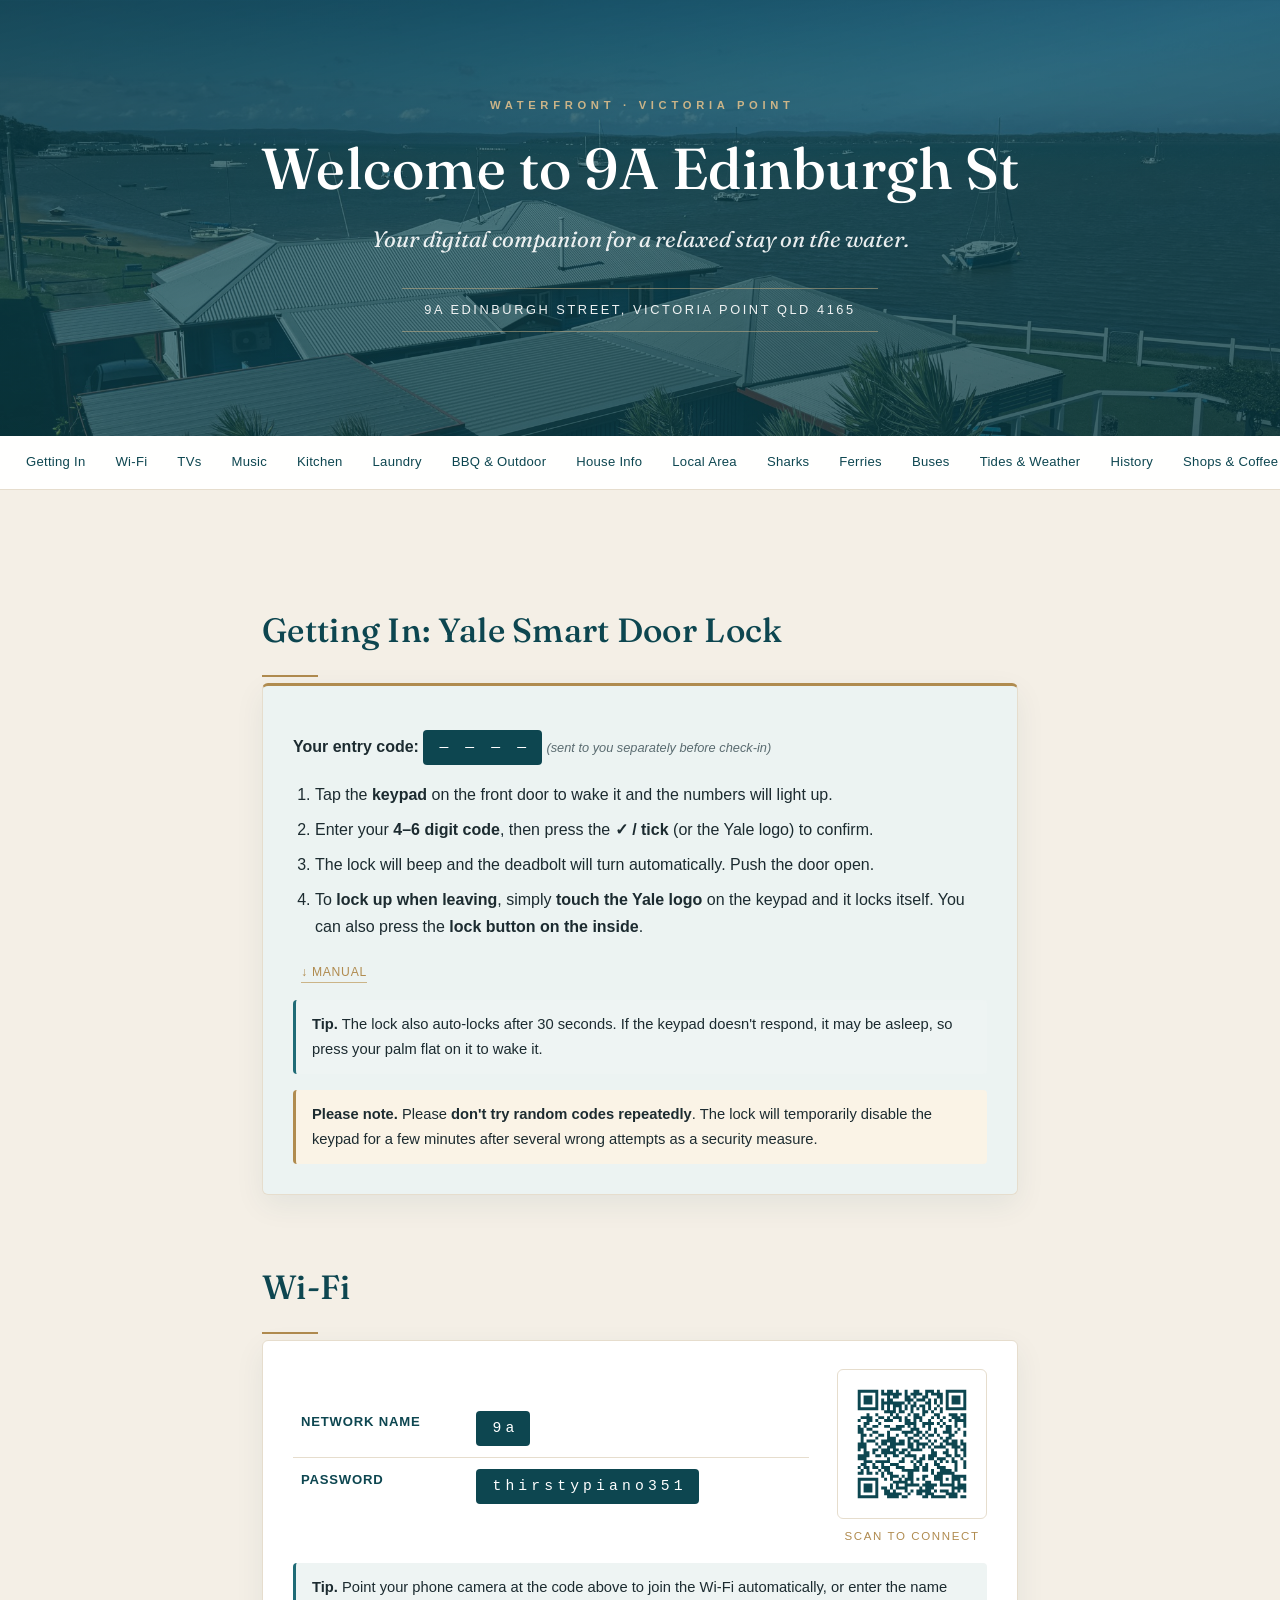
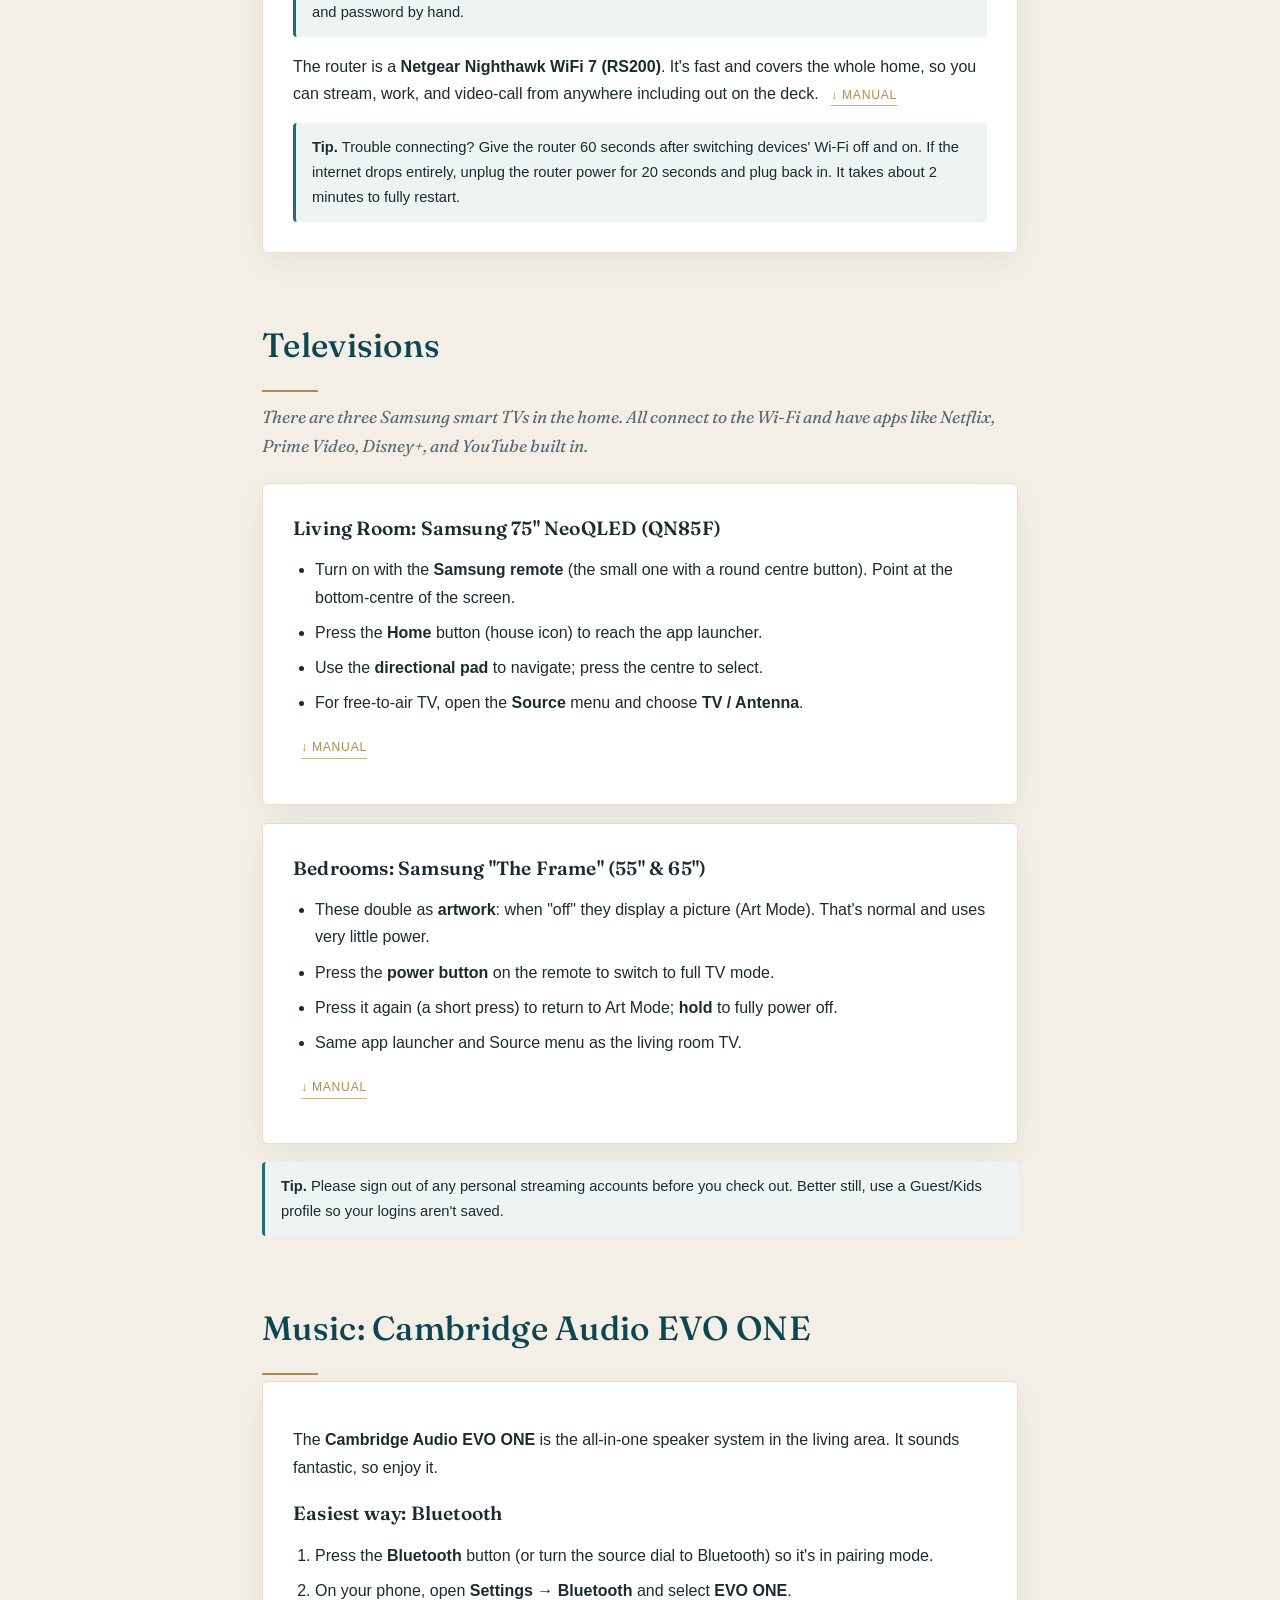
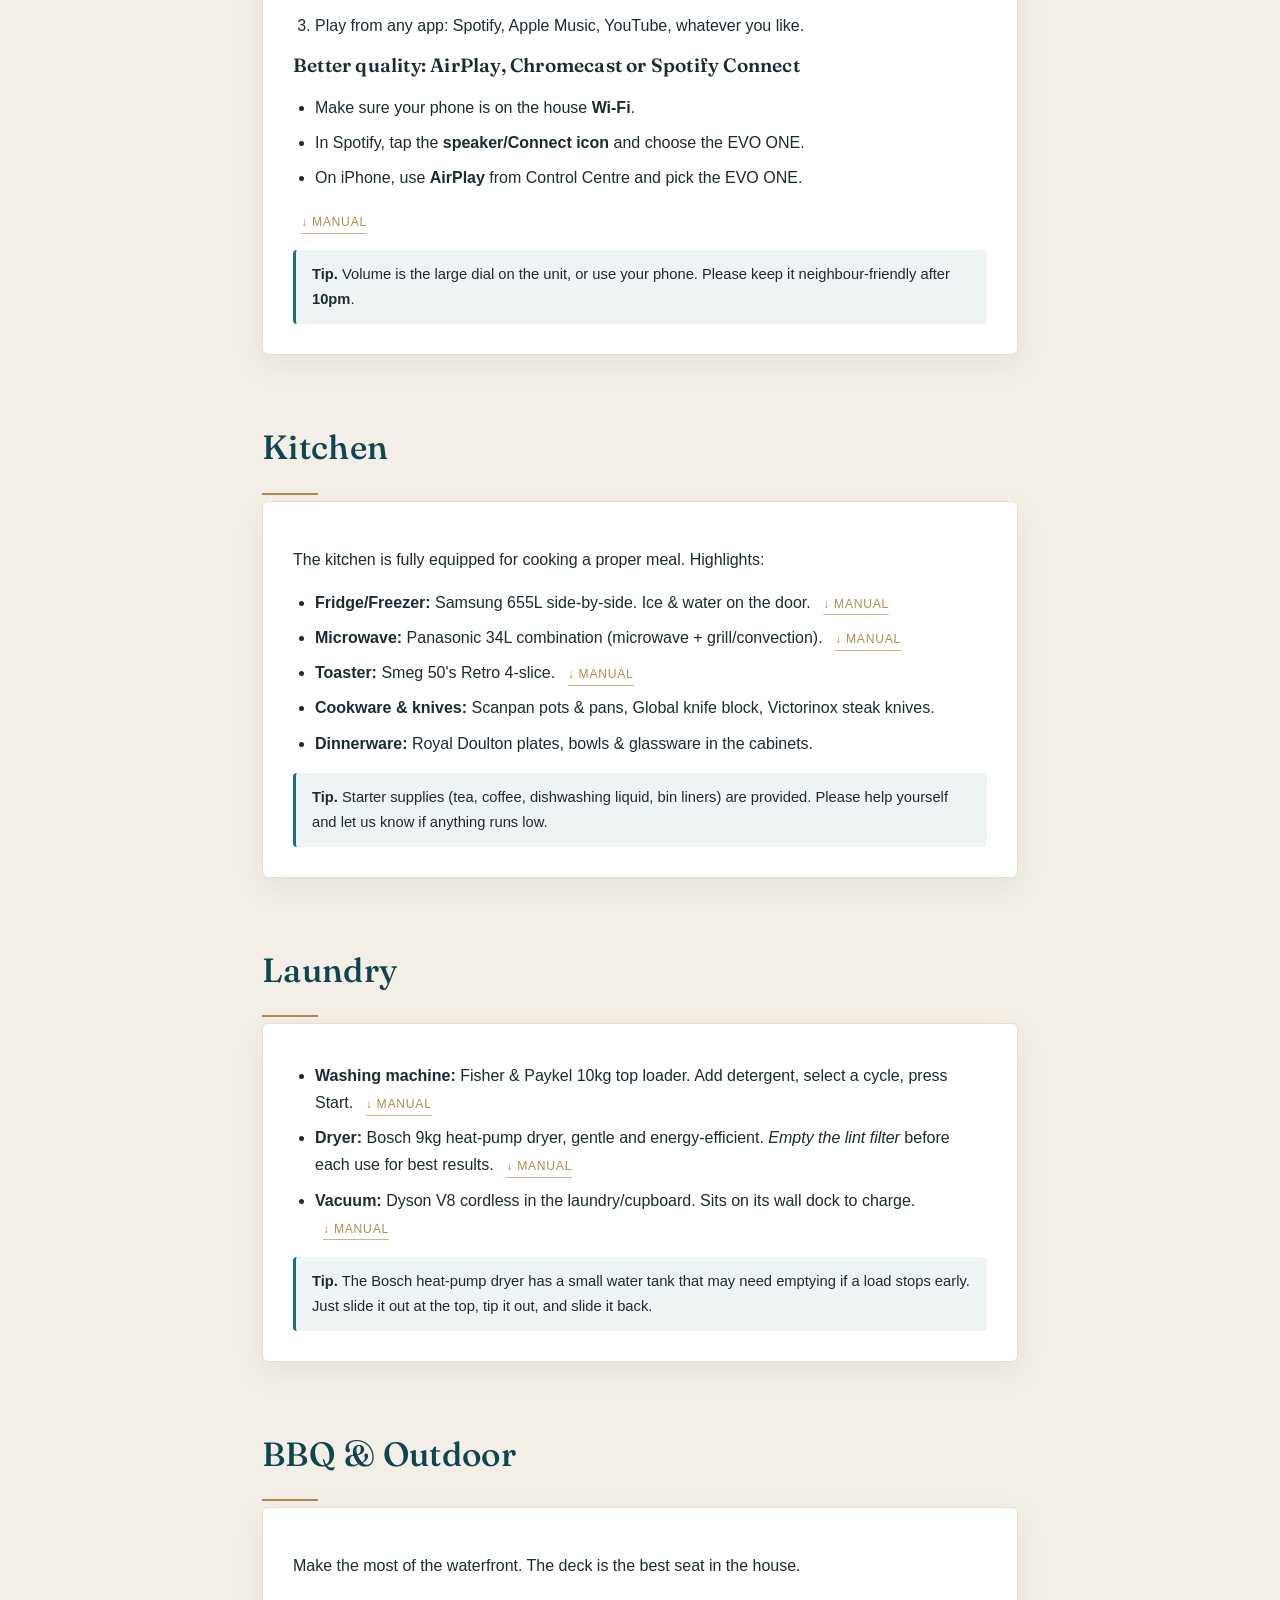
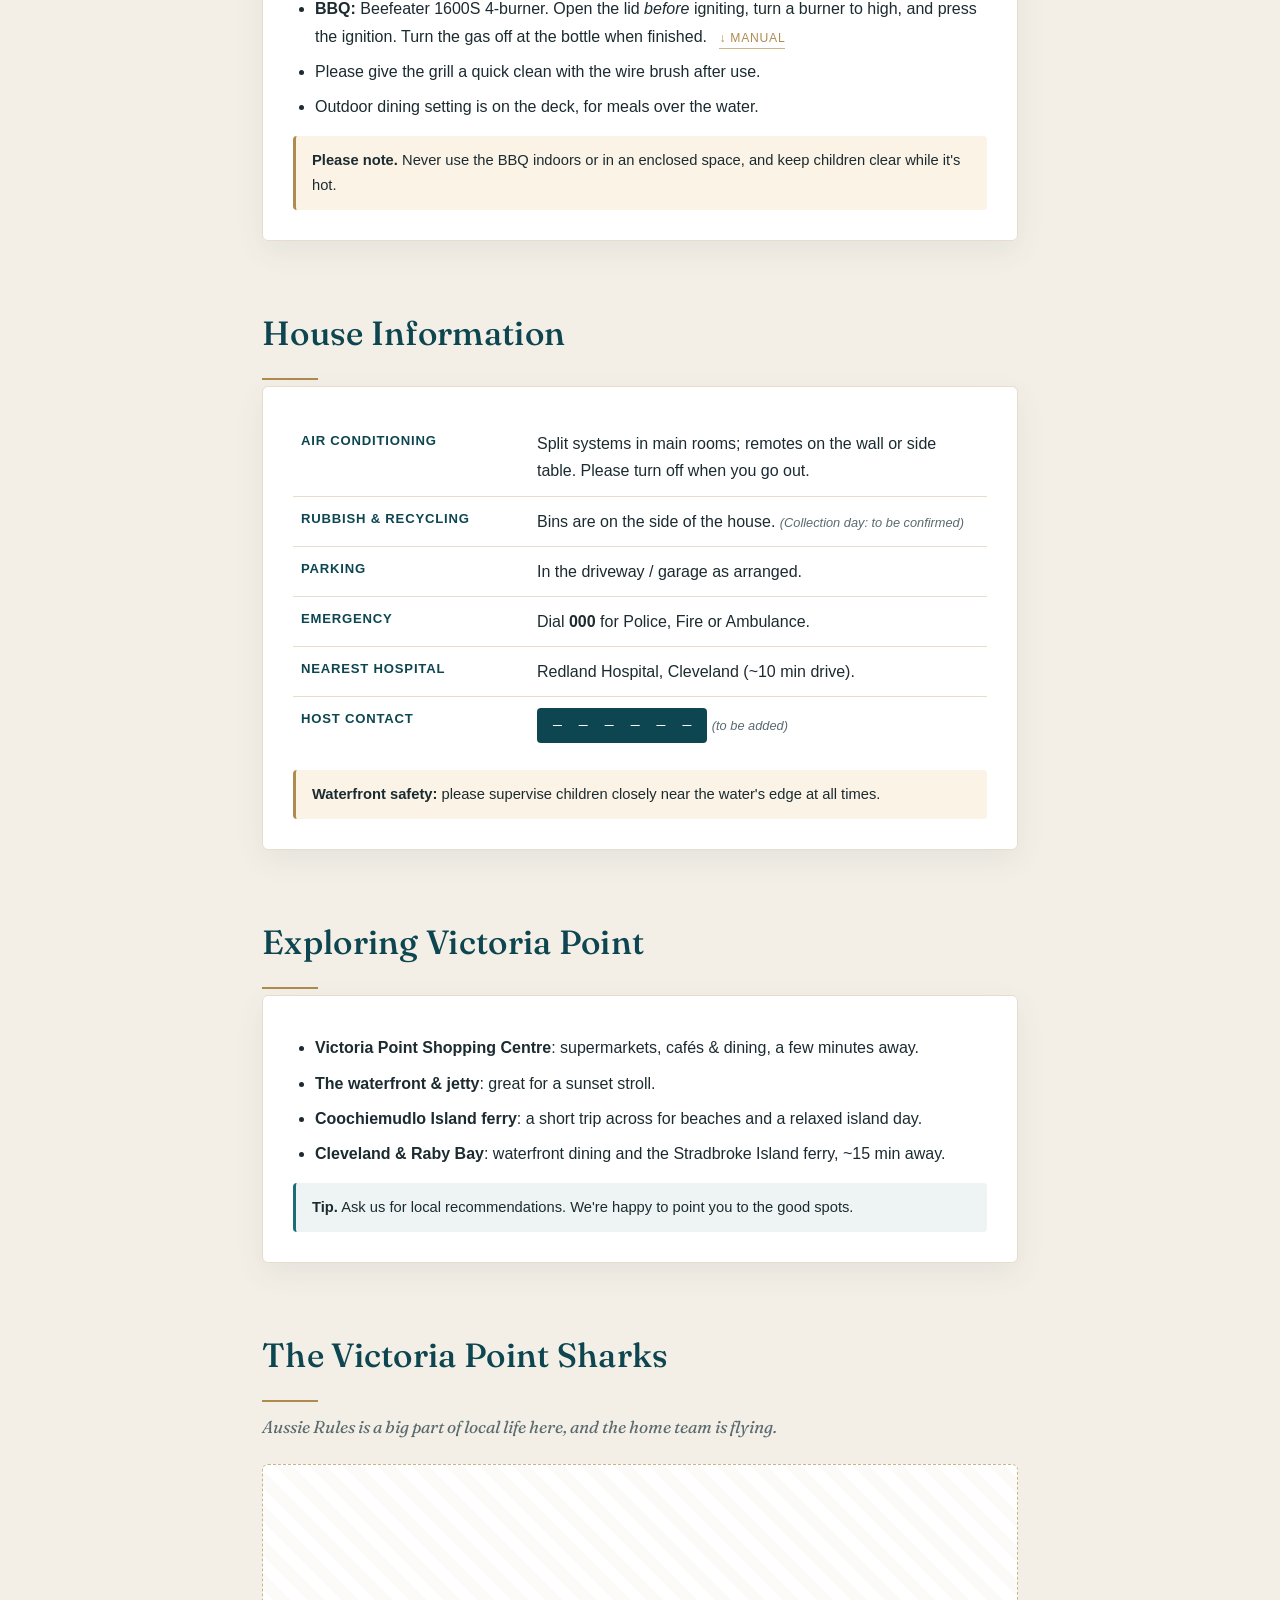
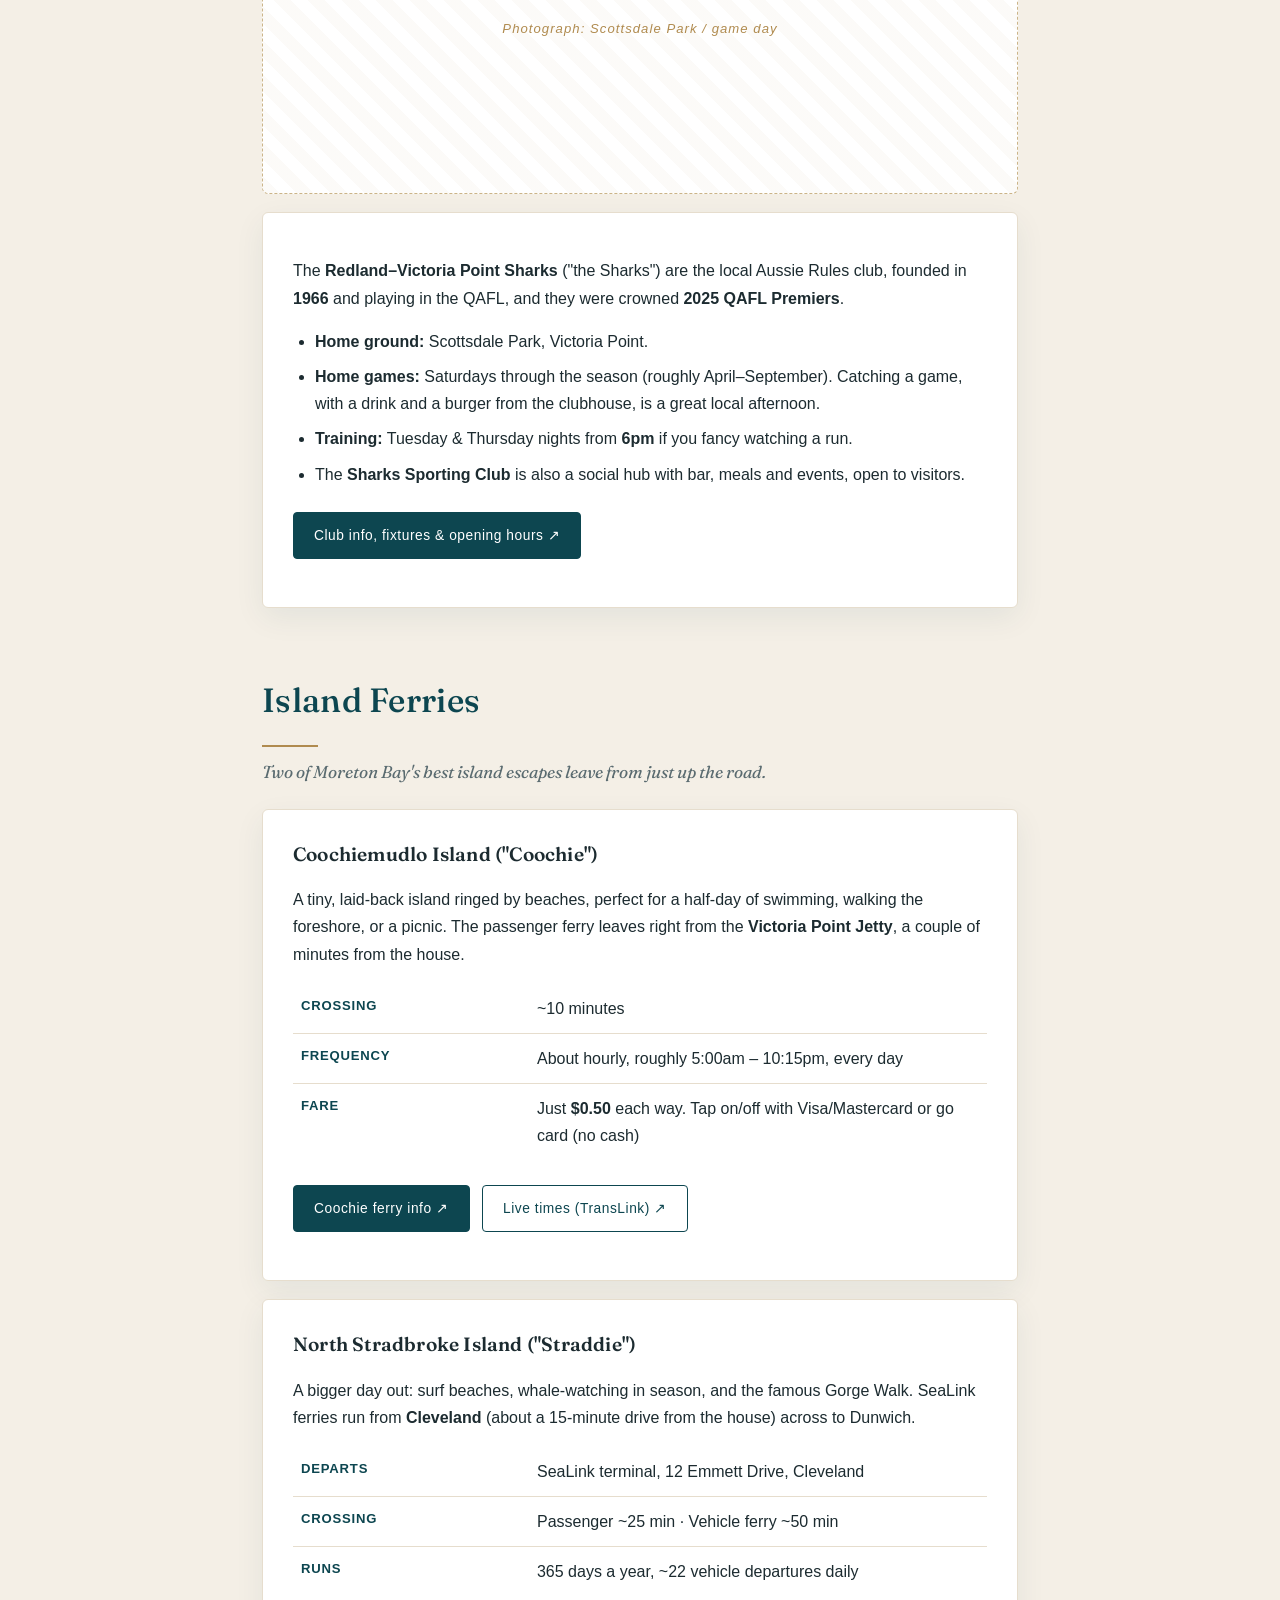
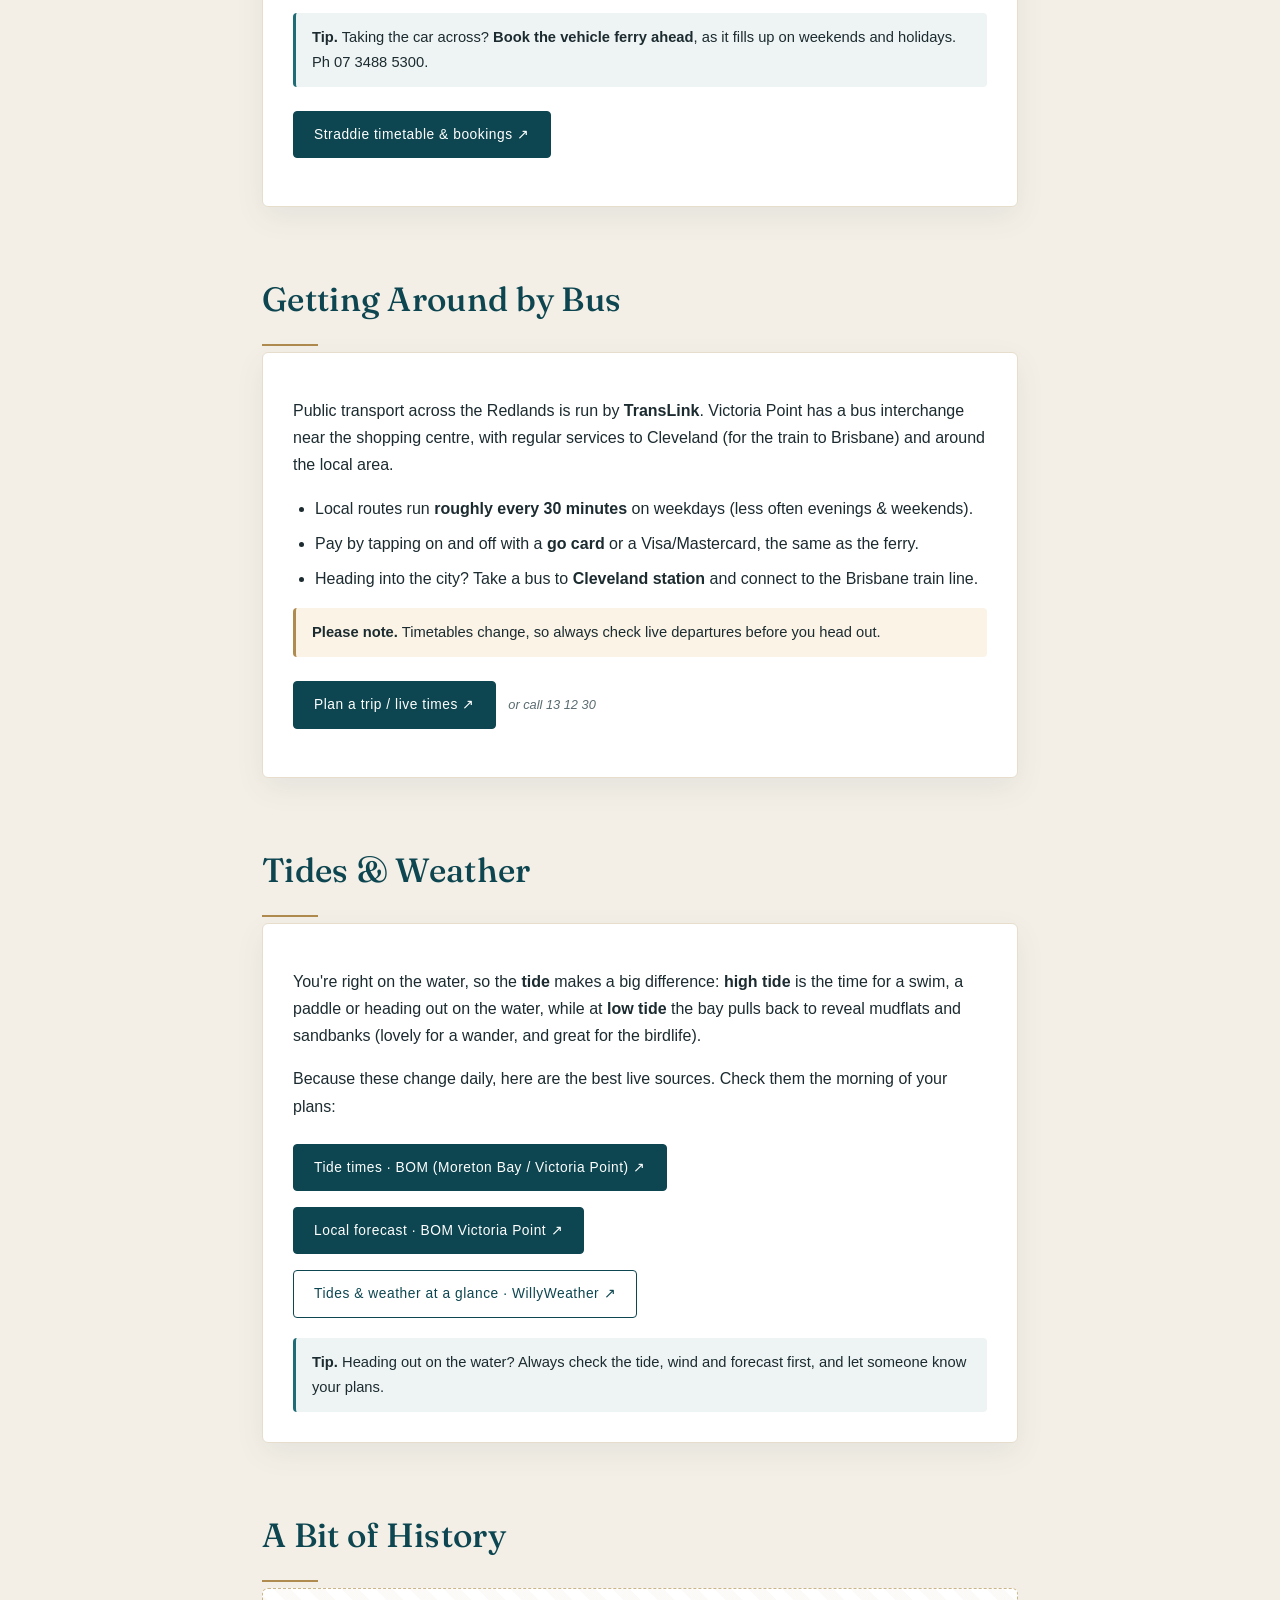
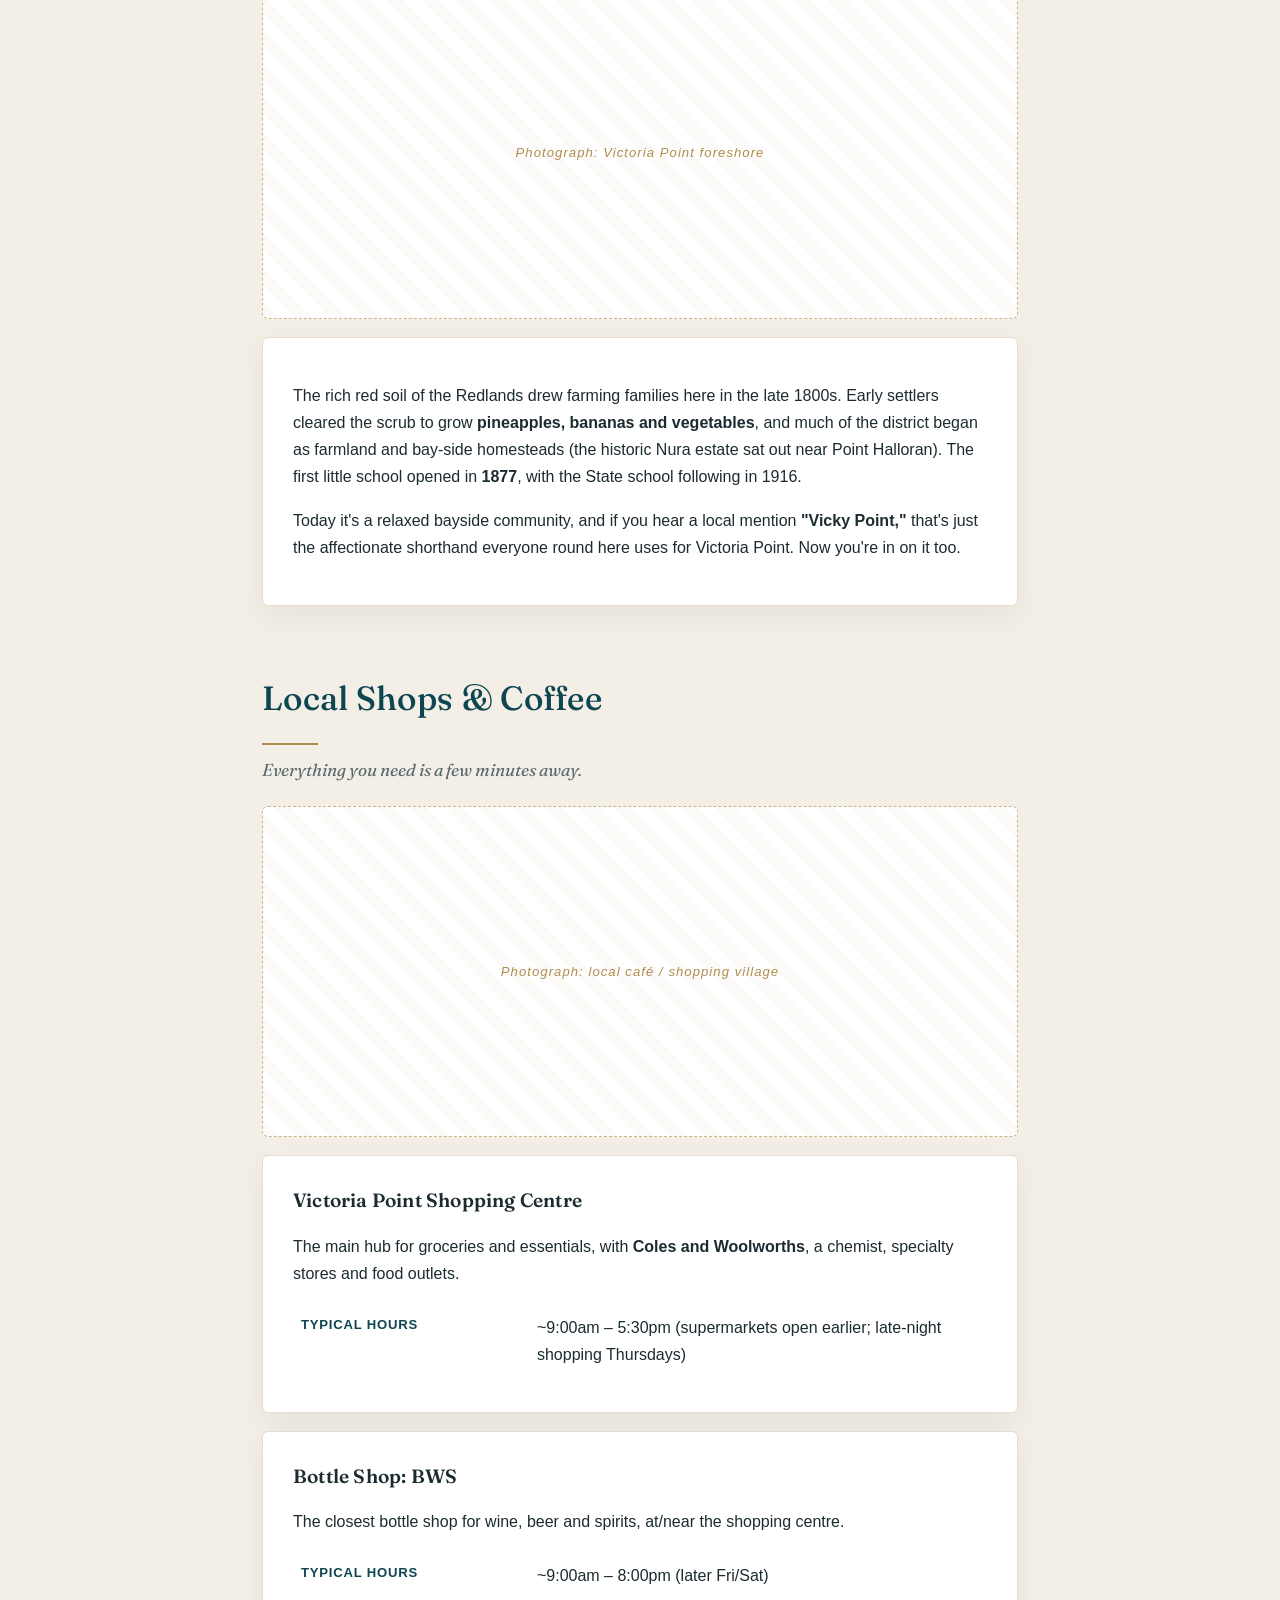
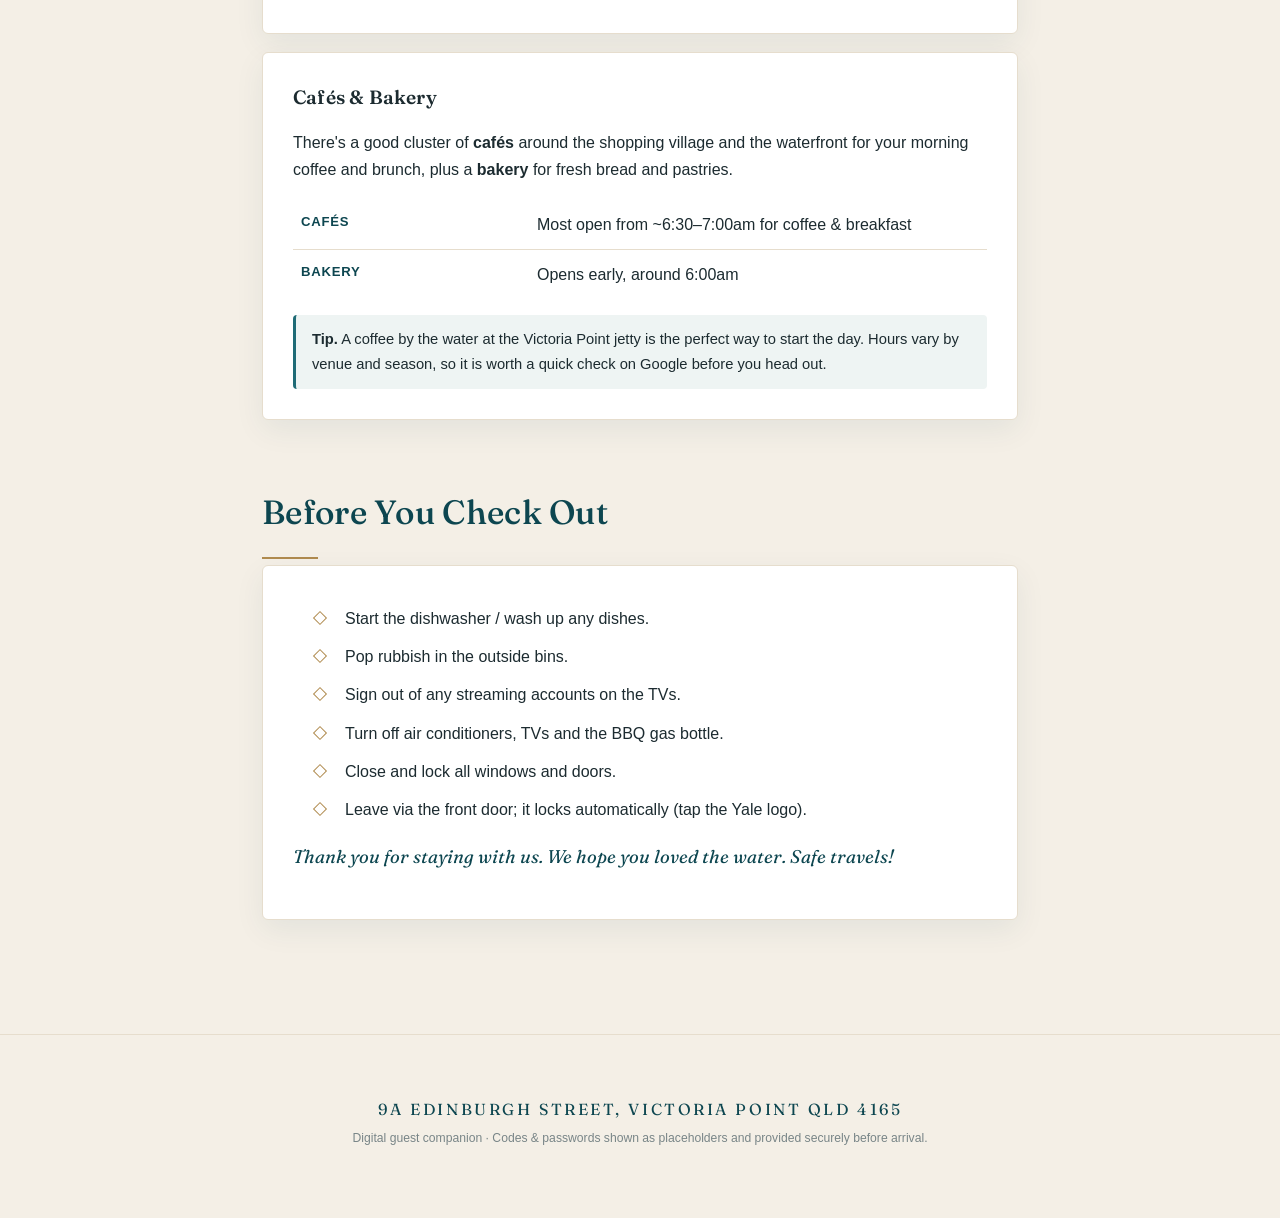
==== commit df954aca: "Add Wi-Fi credentials and scan-to-connect QR Real SSID (9a) + password, with a WPA Wi-Fi QR so guest" ====
--- a/index.html
+++ b/index.html
@@ -69,10 +69,19 @@
 <section id="wifi">
  <h2>Wi-Fi</h2>
  <div class="card">
- <table class="kv">
- <tr><th>Network name</th><td><span class="code-pill">9A-Edinburgh</span> <span class="note">(placeholder, confirm on router)</span></td></tr>
- <tr><th>Password</th><td><span class="code-pill">— — — — — —</span> <span class="note">(to be added)</span></td></tr>
- </table>
+ <div class="wifi-row">
+ <div class="wifi-details">
+ <table class="kv">
+ <tr><th>Network name</th><td><span class="code-pill">9a</span></td></tr>
+ <tr><th>Password</th><td><span class="code-pill">thirstypiano351</span></td></tr>
+ </table>
+ </div>
+ <figure class="wifi-qr">
+ <img src="images/qr-wifi.svg" alt="Scan to join the 9a Wi-Fi network" />
+ <figcaption>Scan to connect</figcaption>
+ </figure>
+ </div>
+ <p class="tip"><strong>Tip.</strong> Point your phone camera at the code above to join the Wi-Fi automatically, or enter the name and password by hand.</p>
  <p>The router is a <strong>Netgear Nighthawk WiFi 7 (RS200)</strong>. It's fast and covers the whole home, so you can stream, work, and video-call from anywhere including out on the deck. <a class="manual" href="manuals/netgear-nighthawk-rs200.pdf" target="_blank" rel="noopener">Manual</a></p>
  <p class="tip"><strong>Tip.</strong> Trouble connecting? Give the router 60 seconds after switching devices' Wi-Fi off and on. If the internet drops entirely, unplug the router power for 20 seconds and plug back in. It takes about 2 minutes to fully restart.</p>
  </div>
--- a/styles.css
+++ b/styles.css
@@ -45,11 +45,10 @@
   text-align: center;
   overflow: hidden;
   background:
-    linear-gradient(165deg, rgba(9,55,63,0.94) 0%, rgba(31,107,118,0.90) 55%, rgba(127,169,172,0.86) 100%),
-    /* drop a hero photo in later by adding a url() here */
-    radial-gradient(circle at 70% 20%, rgba(255,255,255,0.10), transparent 60%);
+    linear-gradient(165deg, rgba(9,55,63,0.82) 0%, rgba(13,70,80,0.68) 45%, rgba(9,55,63,0.80) 100%),
+    url('images/hero.jpg');
   background-size: cover;
-  background-position: center;
+  background-position: center 42%;
 }
 .hero-inner { max-width: 780px; margin: 0 auto; position: relative; z-index: 1; }
 .eyebrow {
@@ -217,6 +216,36 @@
 .btn.ghost:hover { background: var(--sea-deep); color: #fff; }
 .link-grid { display: flex; flex-direction: column; gap: 4px; align-items: flex-start; margin: 12px 0 4px; }
 
+/* ---------- Wi-Fi row (details + connect QR) ---------- */
+.wifi-row {
+  display: flex;
+  gap: 28px;
+  align-items: center;
+  flex-wrap: wrap;
+}
+.wifi-details { flex: 1 1 240px; min-width: 240px; }
+.wifi-qr {
+  flex: 0 0 auto;
+  margin: 0;
+  text-align: center;
+}
+.wifi-qr img {
+  width: 150px;
+  height: 150px;
+  display: block;
+  border: 1px solid var(--line);
+  border-radius: var(--radius);
+  padding: 8px;
+  background: #fff;
+}
+.wifi-qr figcaption {
+  margin-top: 8px;
+  font-size: 0.72rem;
+  letter-spacing: 0.14em;
+  text-transform: uppercase;
+  color: var(--brass);
+}
+
 /* ---------- Manual links ---------- */
 .manual {
   display: inline-block;
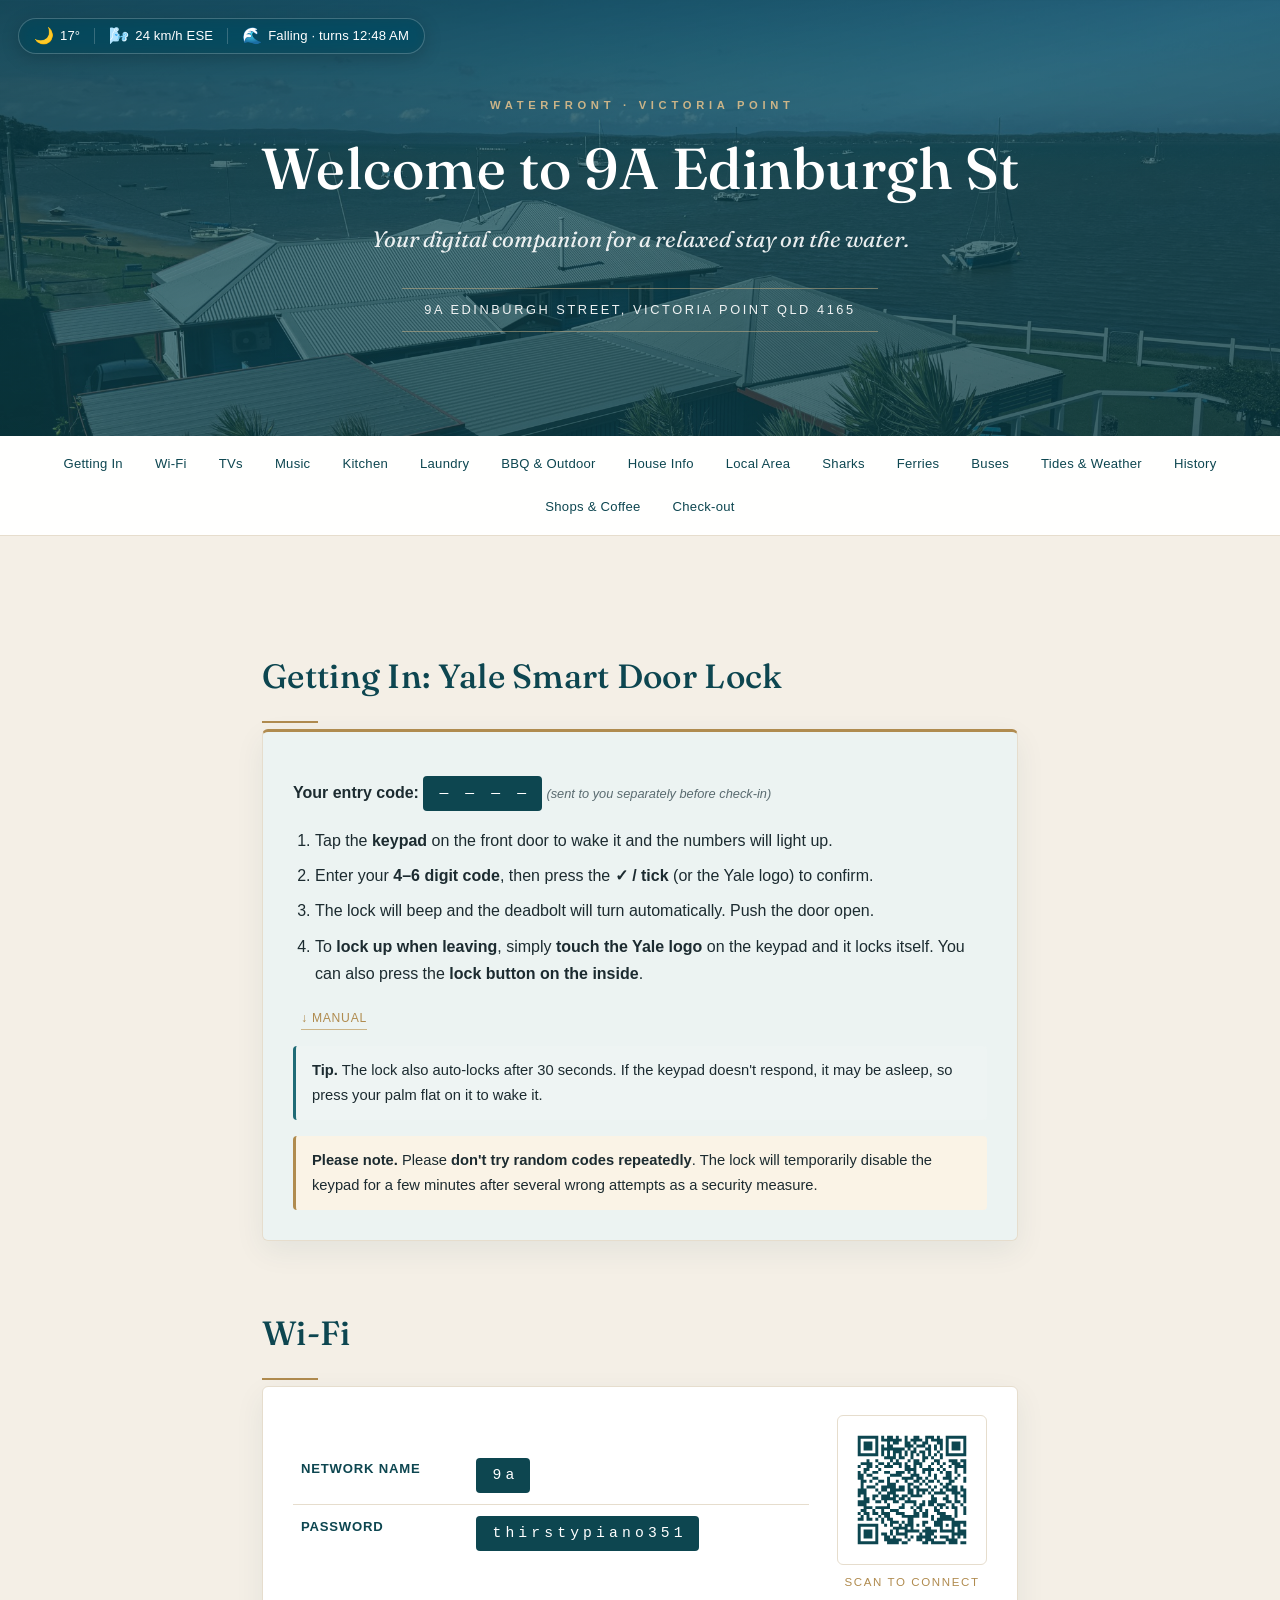
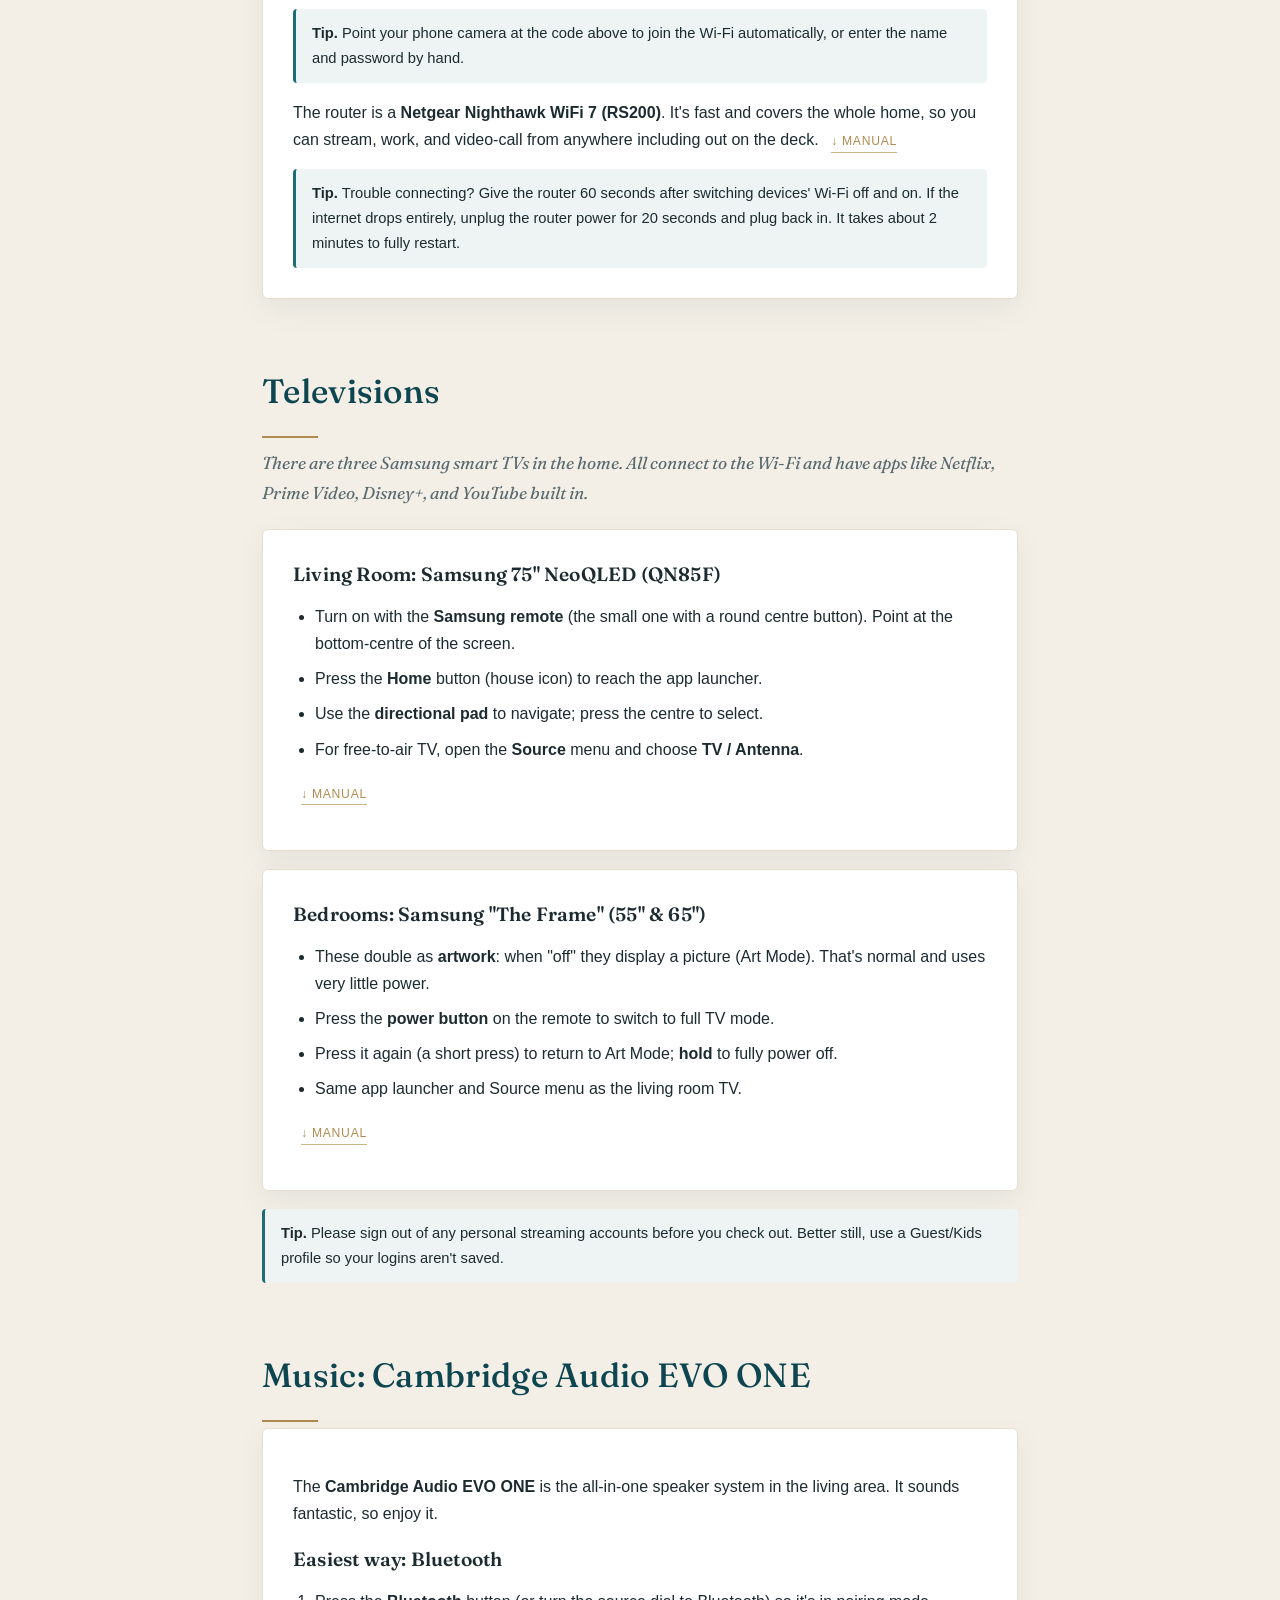
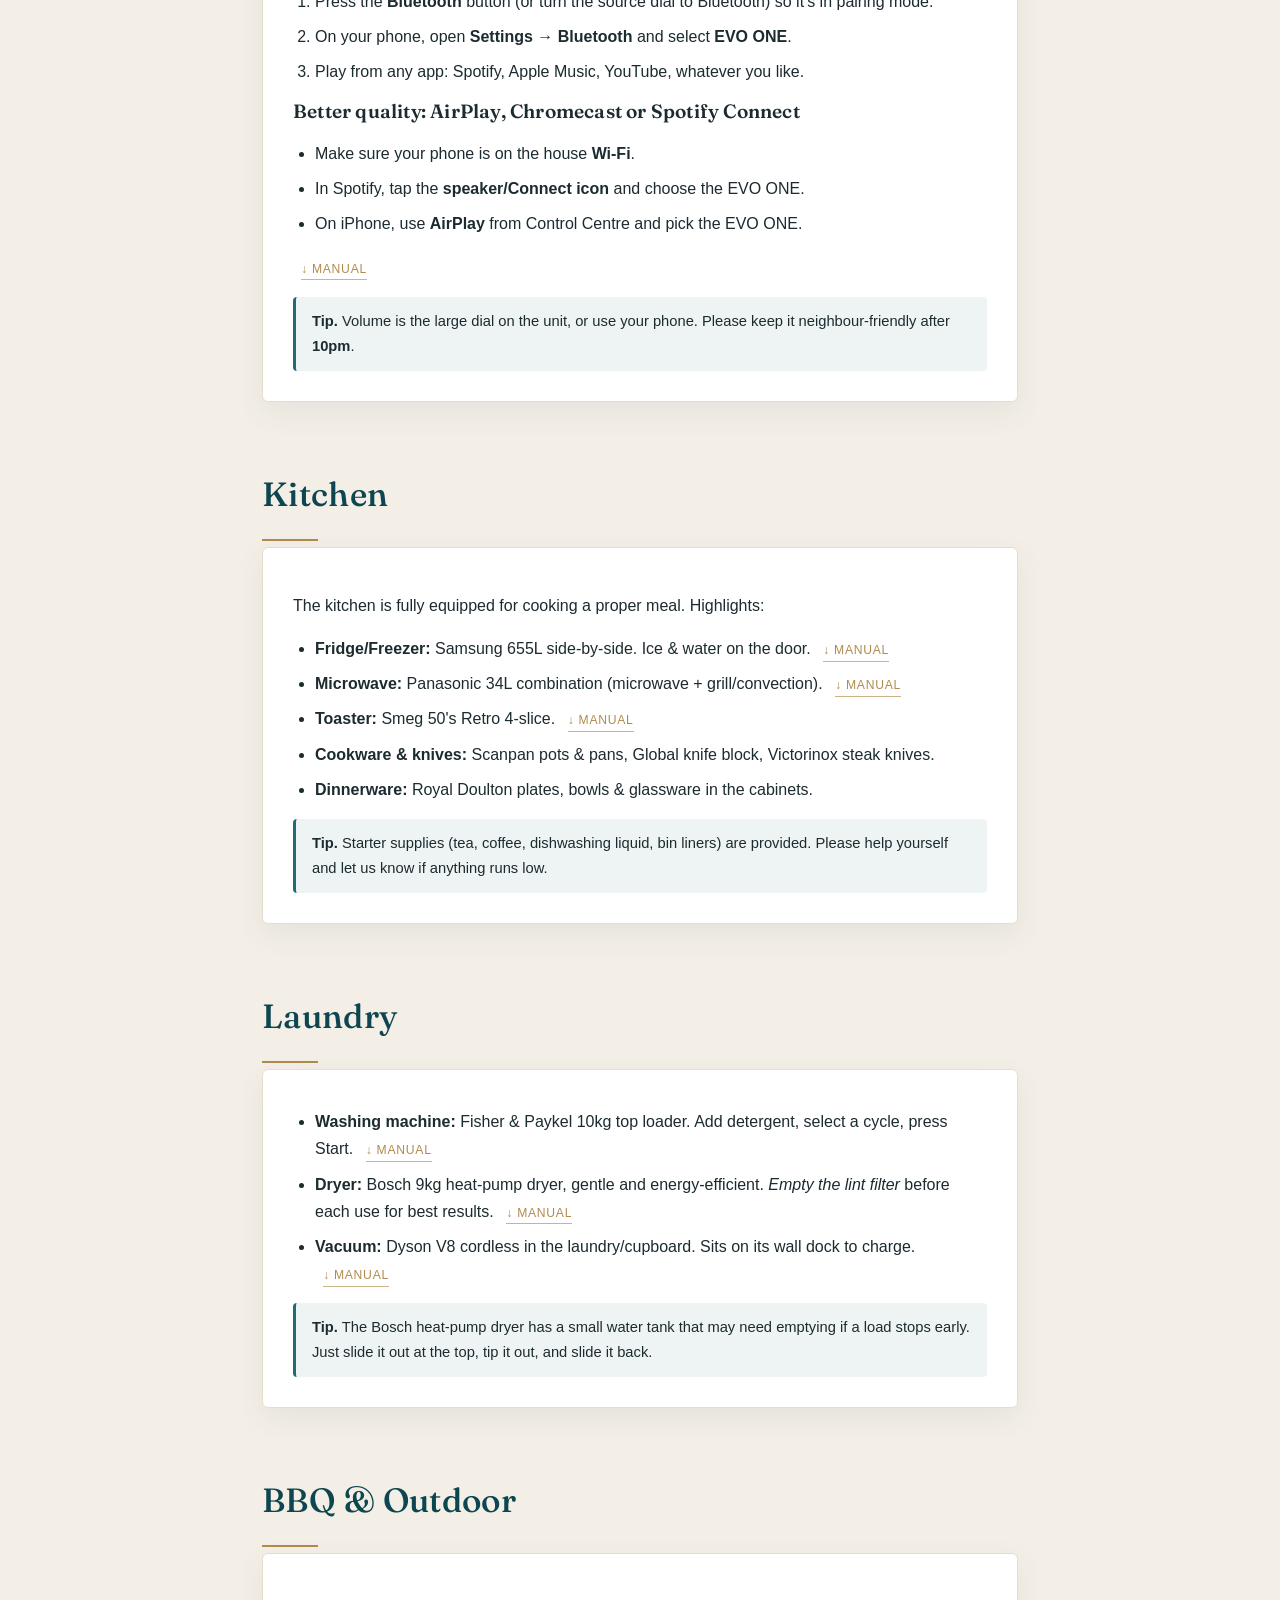
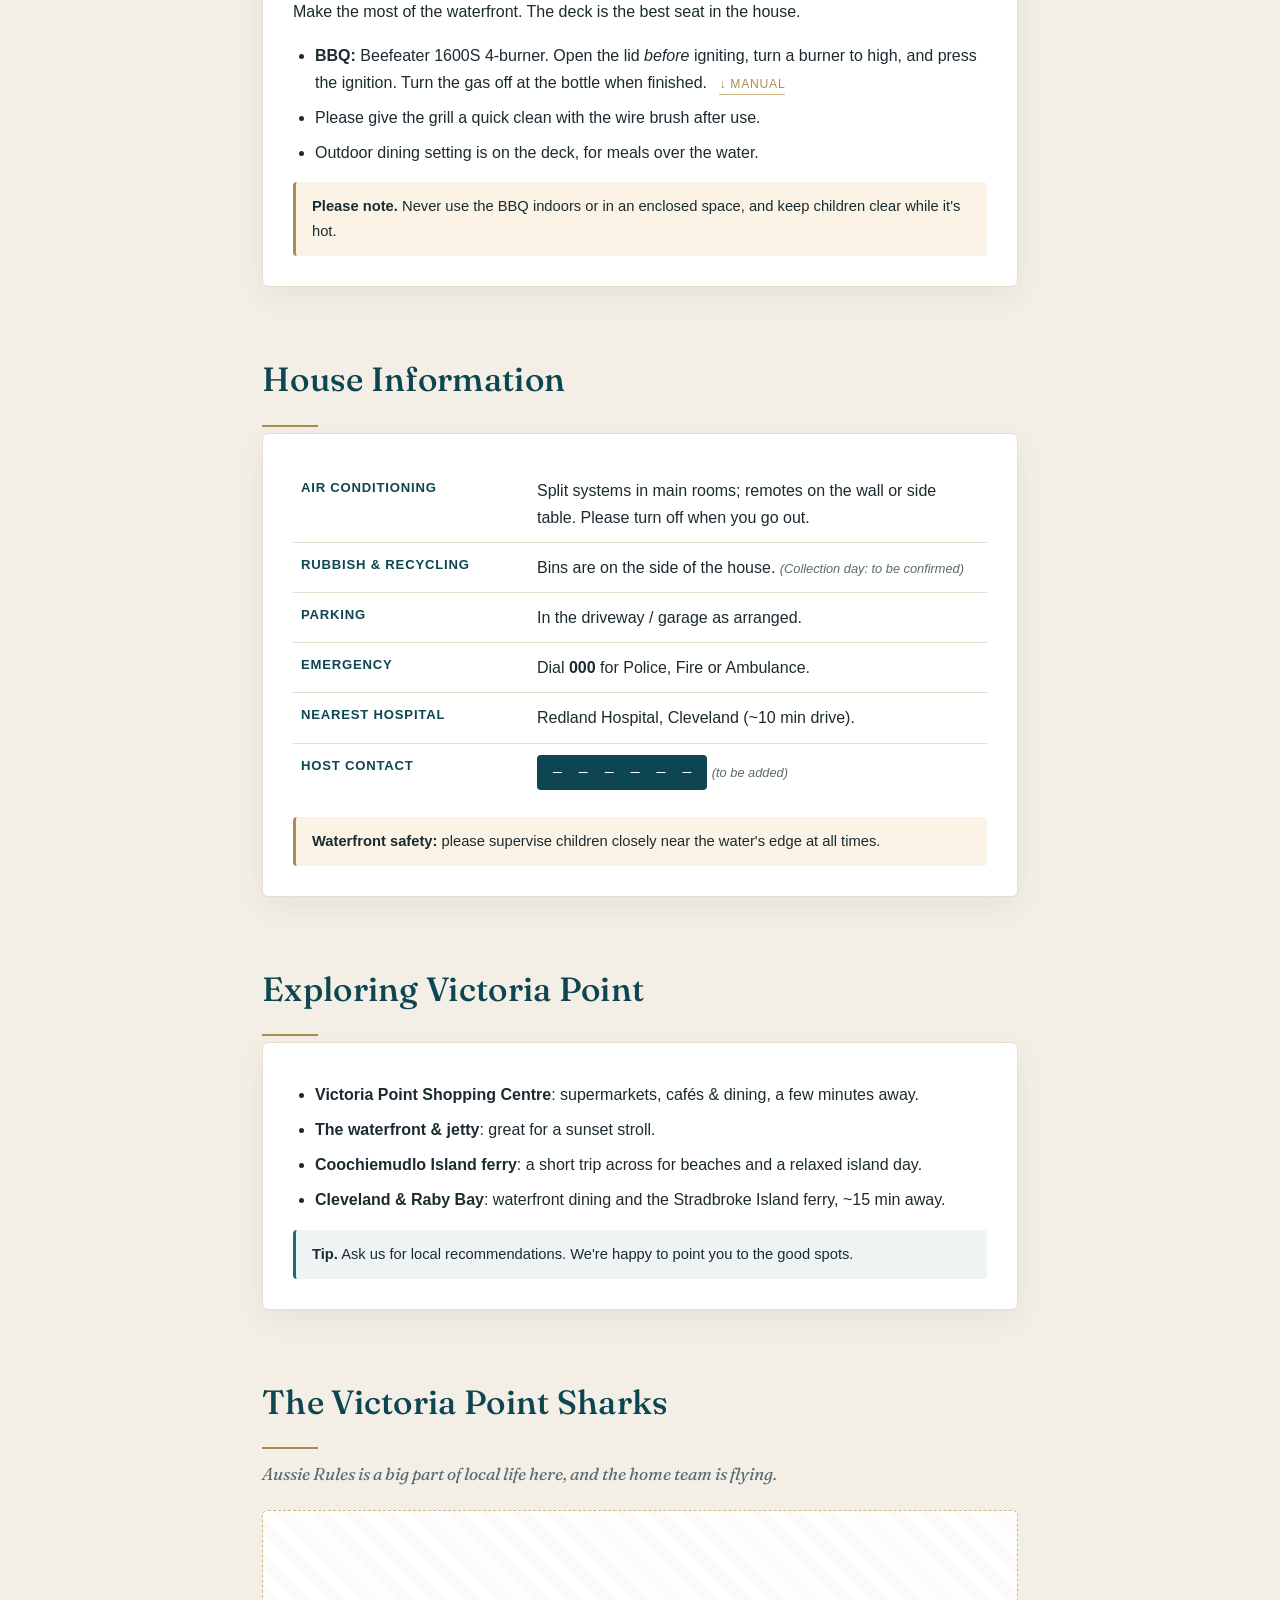
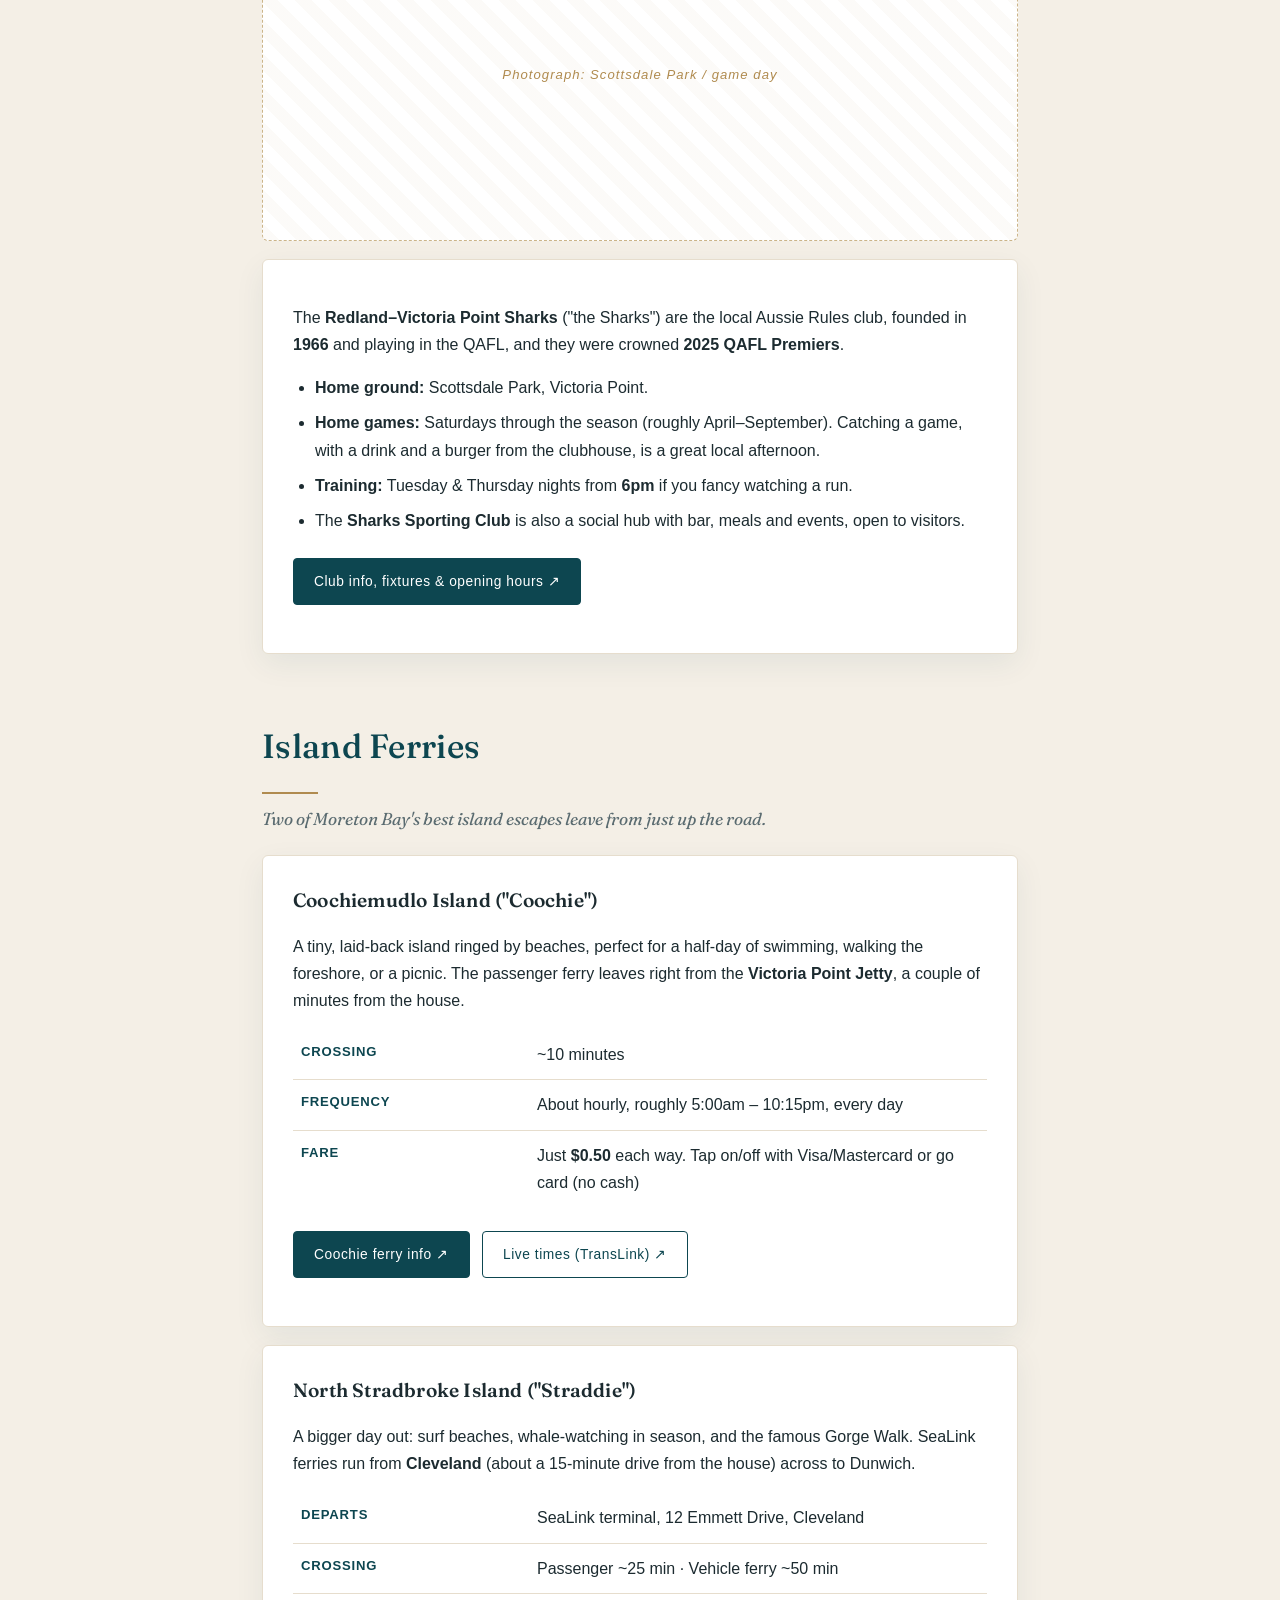
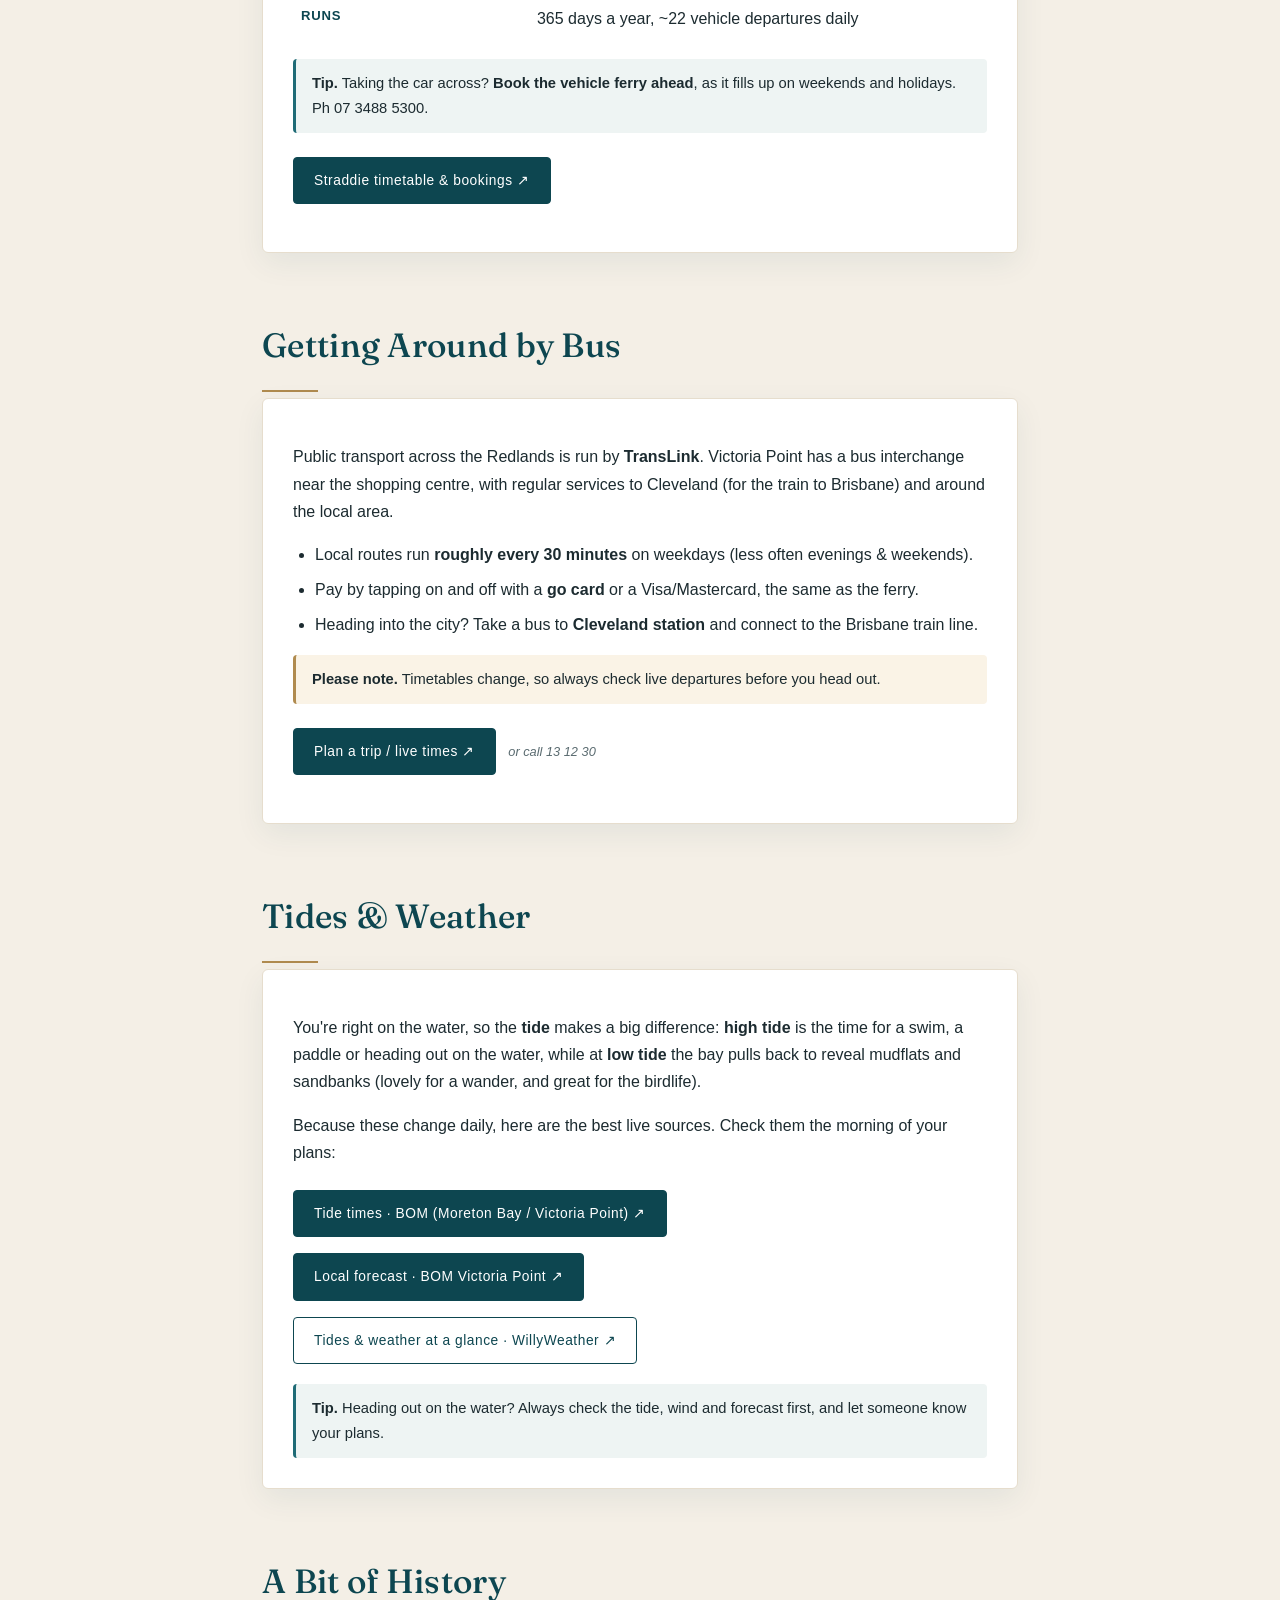
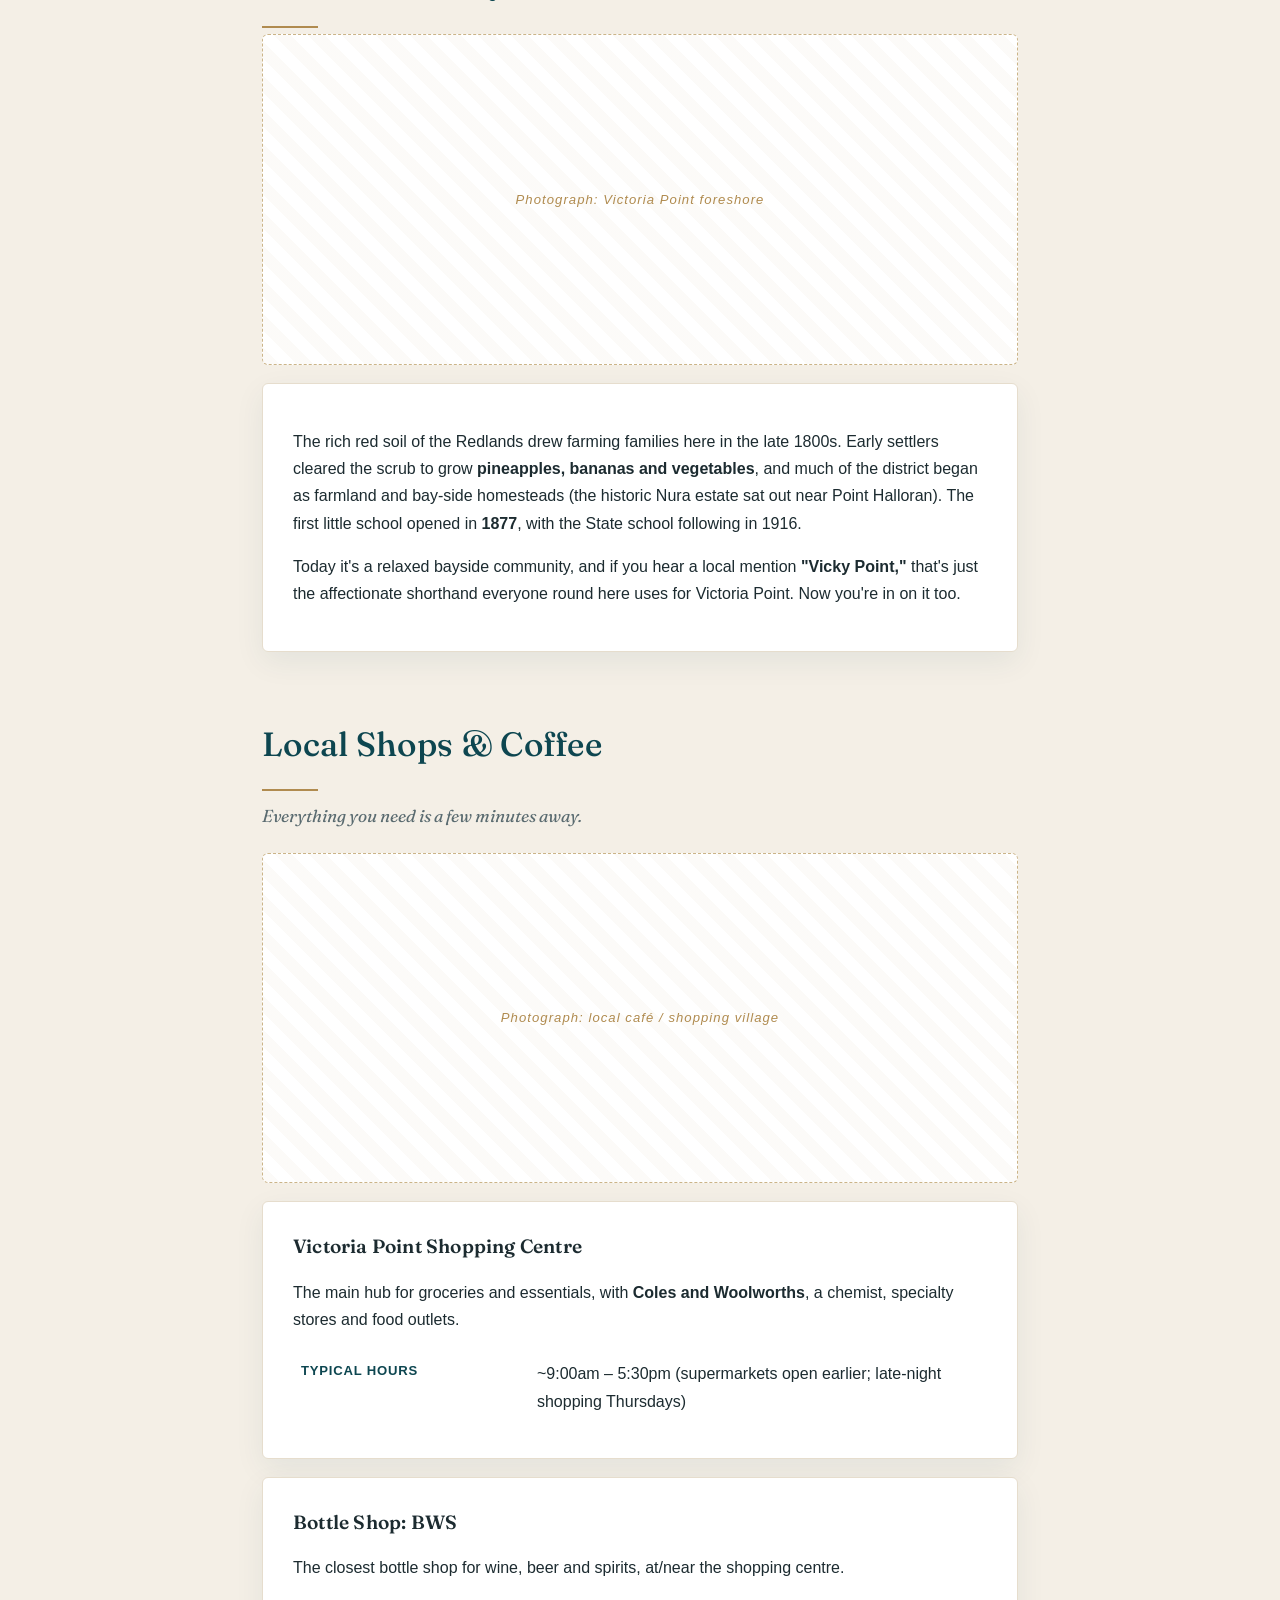
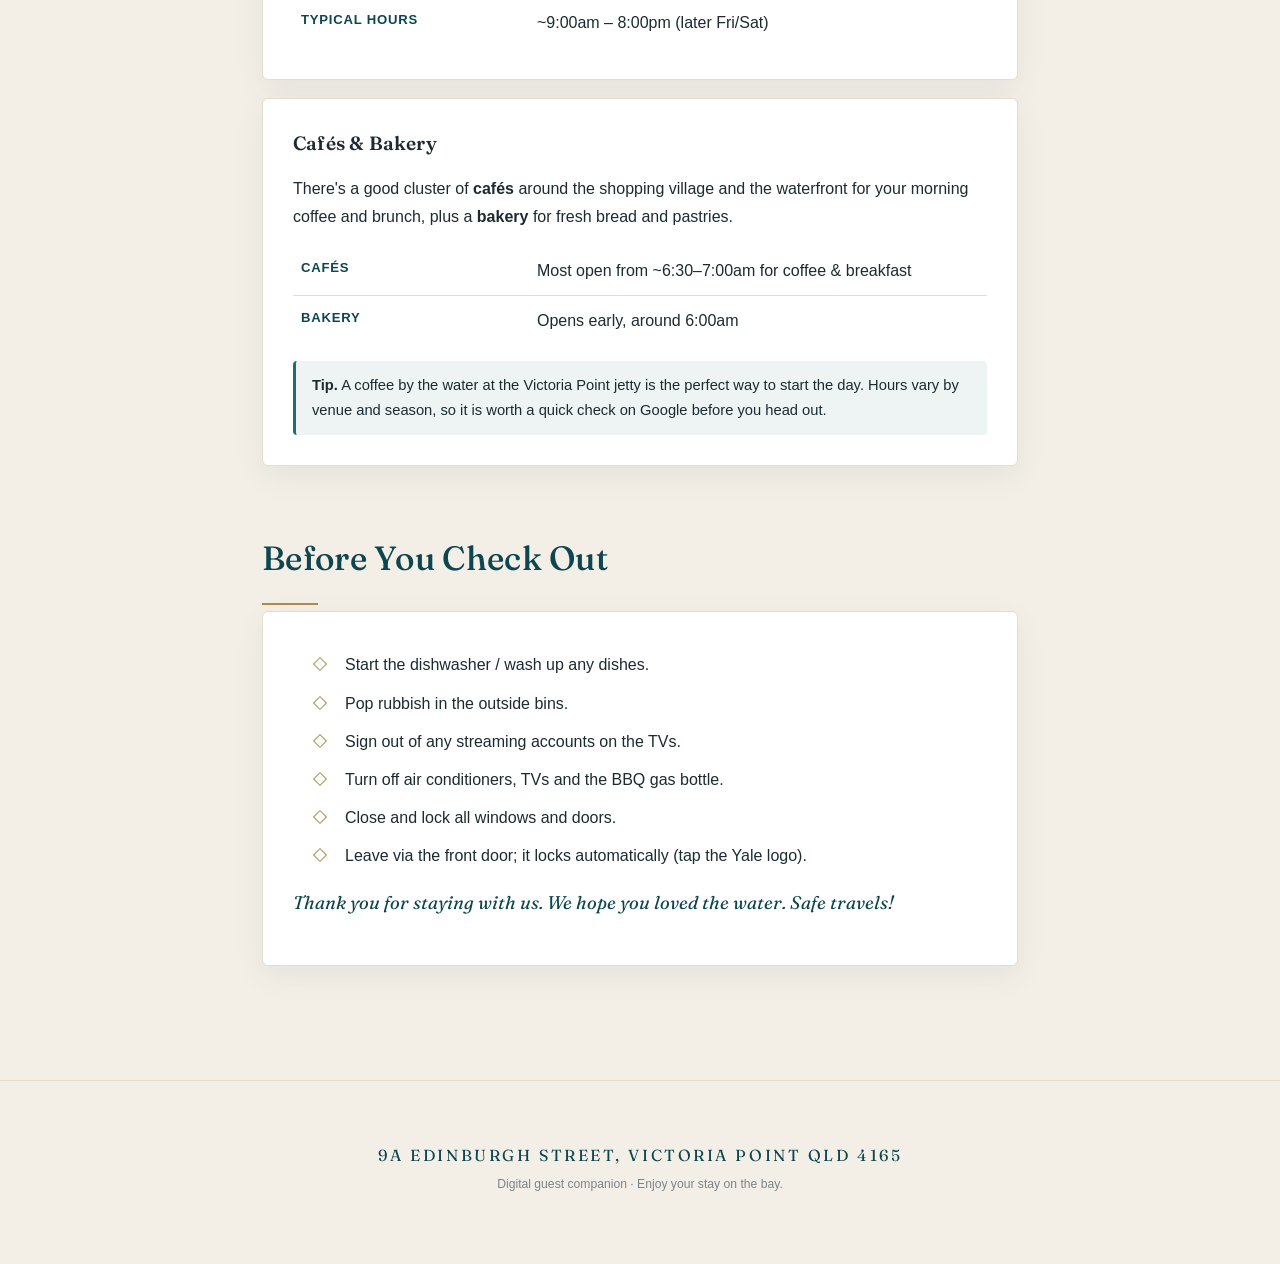
==== commit 6ce399dc: "Add bay conditions widget and centre the nav Header now shows a glassy top-left widget with sky icon" ====
--- a/index.html
+++ b/index.html
@@ -15,6 +15,23 @@
 
 <!-- ============ HEADER ============ -->
 <header class="hero">
+
+ <!-- Live-style conditions widget (currently sample data; see js/conditions.js) -->
+ <aside class="conditions" id="conditions" aria-label="Current bay conditions">
+ <div class="cond-item">
+ <span class="cond-icon" id="cond-sky" aria-hidden="true">☀️</span>
+ <span class="cond-val" id="cond-temp">—</span>
+ </div>
+ <div class="cond-item">
+ <span class="cond-icon" aria-hidden="true">🌬️</span>
+ <span class="cond-val" id="cond-wind">—</span>
+ </div>
+ <div class="cond-item">
+ <span class="cond-icon" aria-hidden="true">🌊</span>
+ <span class="cond-val" id="cond-tide">—</span>
+ </div>
+ </aside>
+
  <div class="hero-inner">
  <p class="eyebrow">Waterfront · Victoria Point</p>
  <h1>Welcome to 9A Edinburgh&nbsp;St</h1>
@@ -351,8 +368,9 @@
 
 <footer>
  <p>9A Edinburgh Street, Victoria Point QLD 4165</p>
- <p class="fineprint">Digital guest companion · Codes &amp; passwords shown as placeholders and provided securely before arrival.</p>
+ <p class="fineprint">Digital guest companion · Enjoy your stay on the bay.</p>
 </footer>
 
+<script src="js/conditions.js"></script>
 </body>
 </html>
--- a/styles.css
+++ b/styles.css
@@ -51,6 +51,31 @@
   background-position: center 42%;
 }
 .hero-inner { max-width: 780px; margin: 0 auto; position: relative; z-index: 1; }
+
+/* ---------- Conditions widget (top-left of hero) ---------- */
+.conditions {
+  position: absolute;
+  top: 18px;
+  left: 18px;
+  z-index: 2;
+  display: flex;
+  gap: 14px;
+  align-items: center;
+  padding: 9px 15px;
+  background: rgba(9, 55, 63, 0.34);
+  border: 1px solid rgba(255, 255, 255, 0.22);
+  border-radius: 999px;
+  backdrop-filter: saturate(150%) blur(8px);
+  -webkit-backdrop-filter: saturate(150%) blur(8px);
+  color: #fff;
+  font-size: 0.82rem;
+  line-height: 1;
+  box-shadow: 0 4px 18px rgba(0, 0, 0, 0.18);
+}
+.cond-item { display: flex; align-items: center; gap: 6px; white-space: nowrap; }
+.cond-item + .cond-item { padding-left: 14px; border-left: 1px solid rgba(255,255,255,0.2); }
+.cond-icon { font-size: 1rem; line-height: 1; }
+.cond-val { font-weight: 500; letter-spacing: 0.01em; }
 .eyebrow {
   text-transform: uppercase;
   letter-spacing: 0.42em;
@@ -97,11 +122,19 @@
   backdrop-filter: saturate(180%) blur(8px);
   border-bottom: 1px solid var(--line);
   display: flex;
-  flex-wrap: nowrap;
-  gap: 2px;
-  padding: 6px 12px;
-  overflow-x: auto;
-  -webkit-overflow-scrolling: touch;
+  flex-wrap: wrap;
+  justify-content: center;
+  gap: 2px 4px;
+  padding: 8px 12px;
+}
+/* On narrow screens, switch to a single scrolling row (no wrap) */
+@media (max-width: 700px) {
+  .quicknav {
+    flex-wrap: nowrap;
+    justify-content: flex-start;
+    overflow-x: auto;
+    -webkit-overflow-scrolling: touch;
+  }
 }
 .quicknav a {
   flex: 0 0 auto;
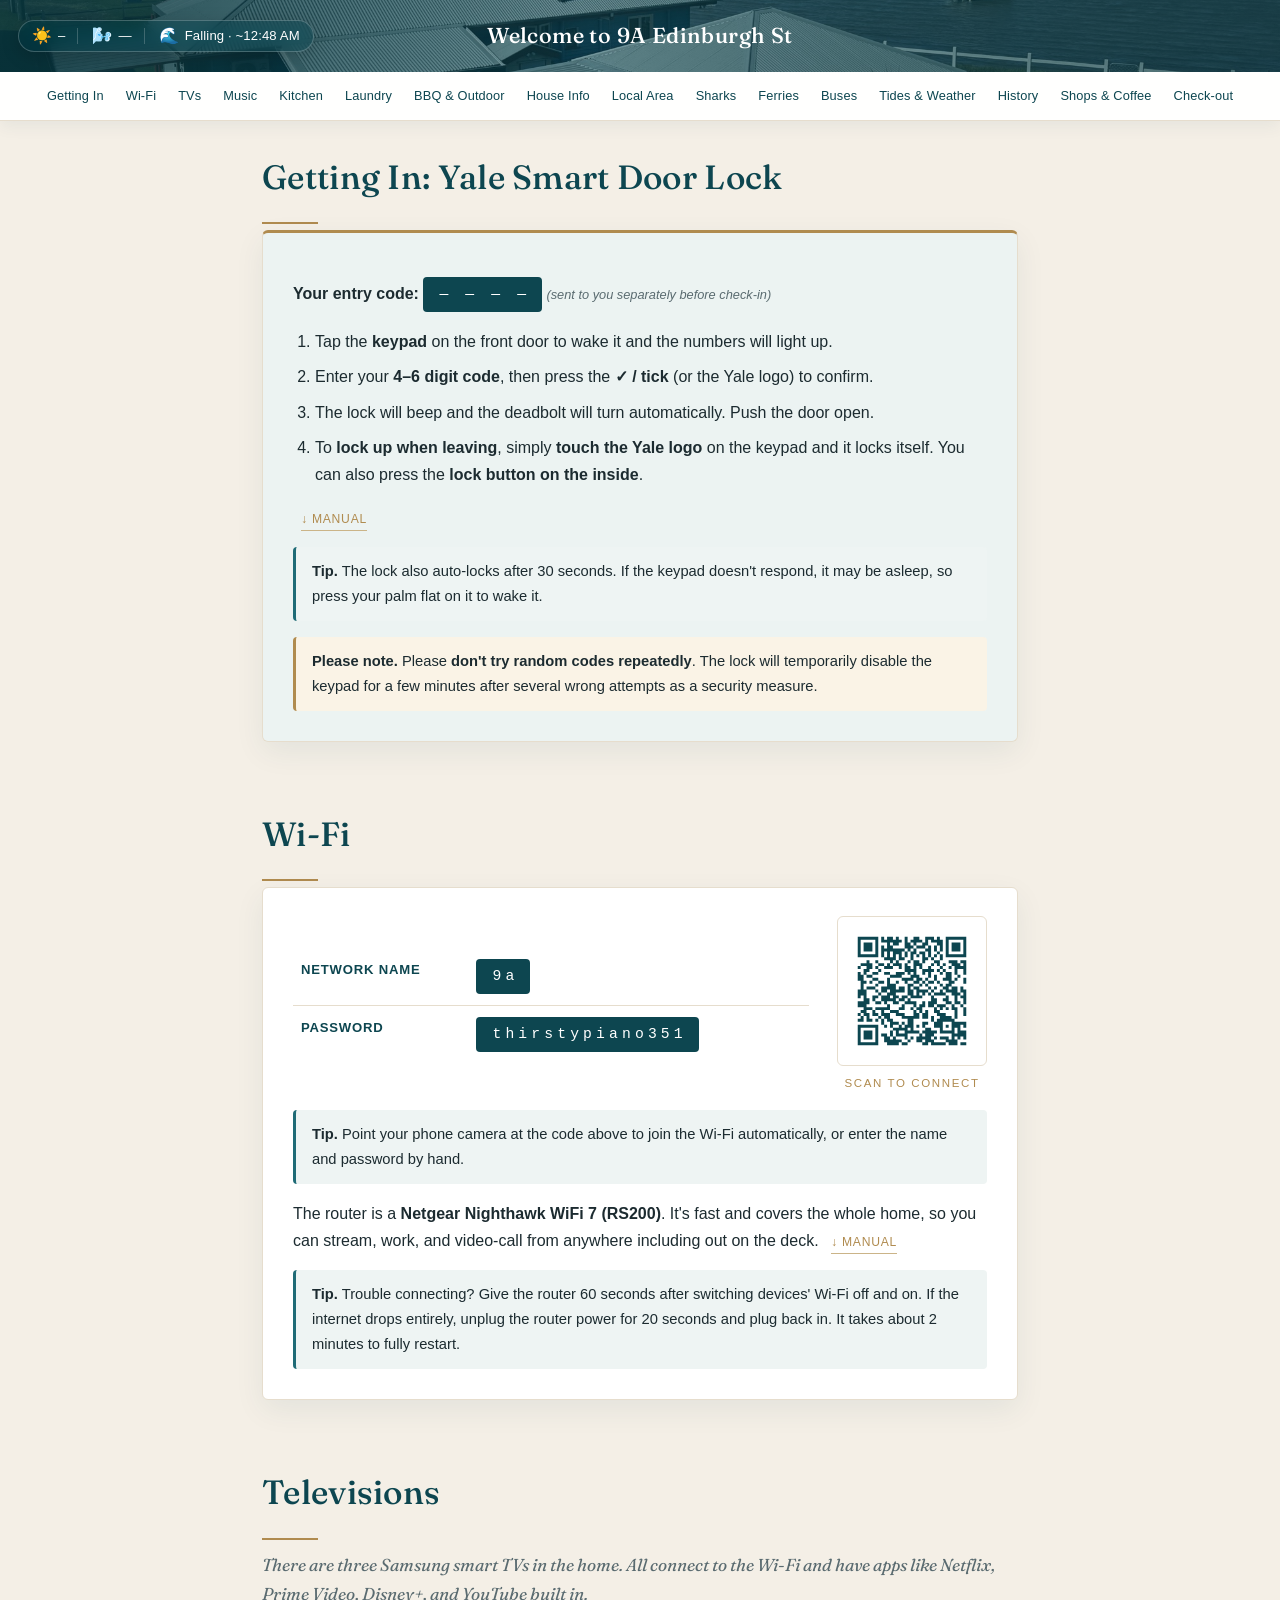
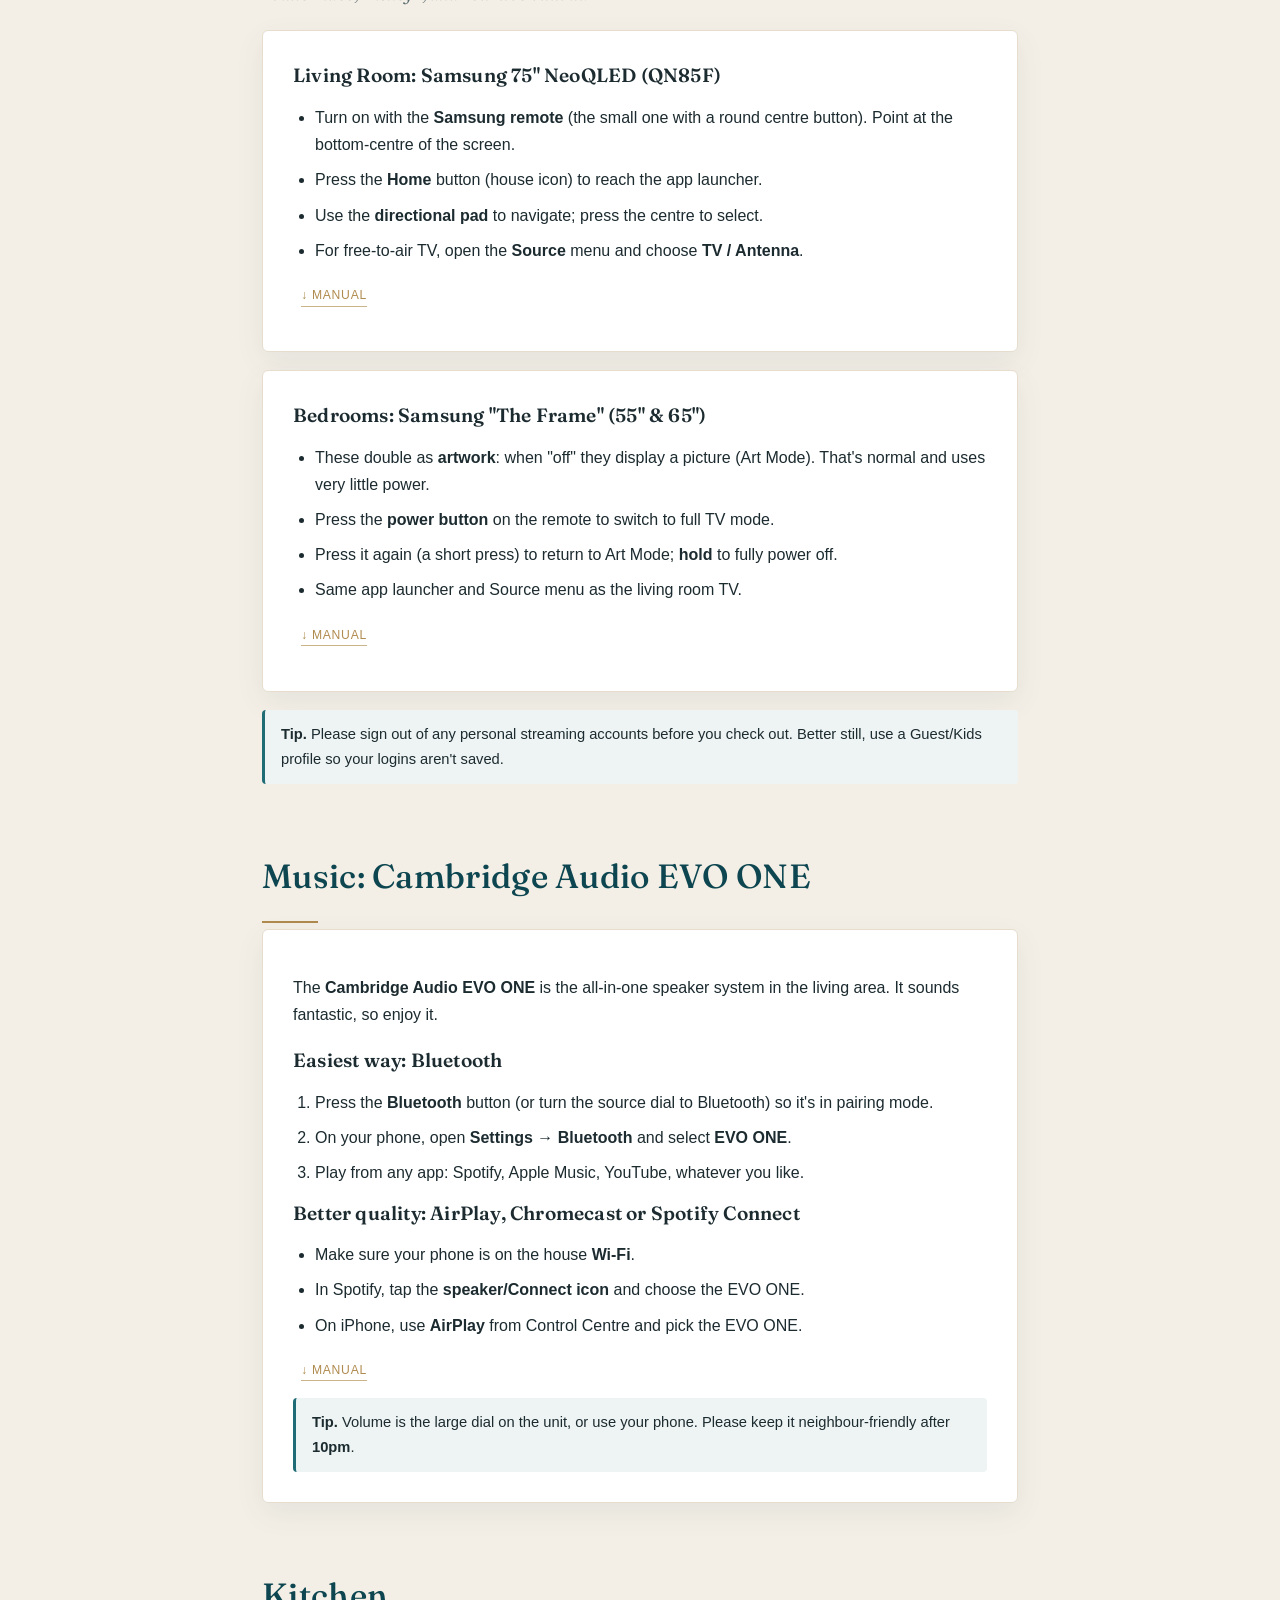
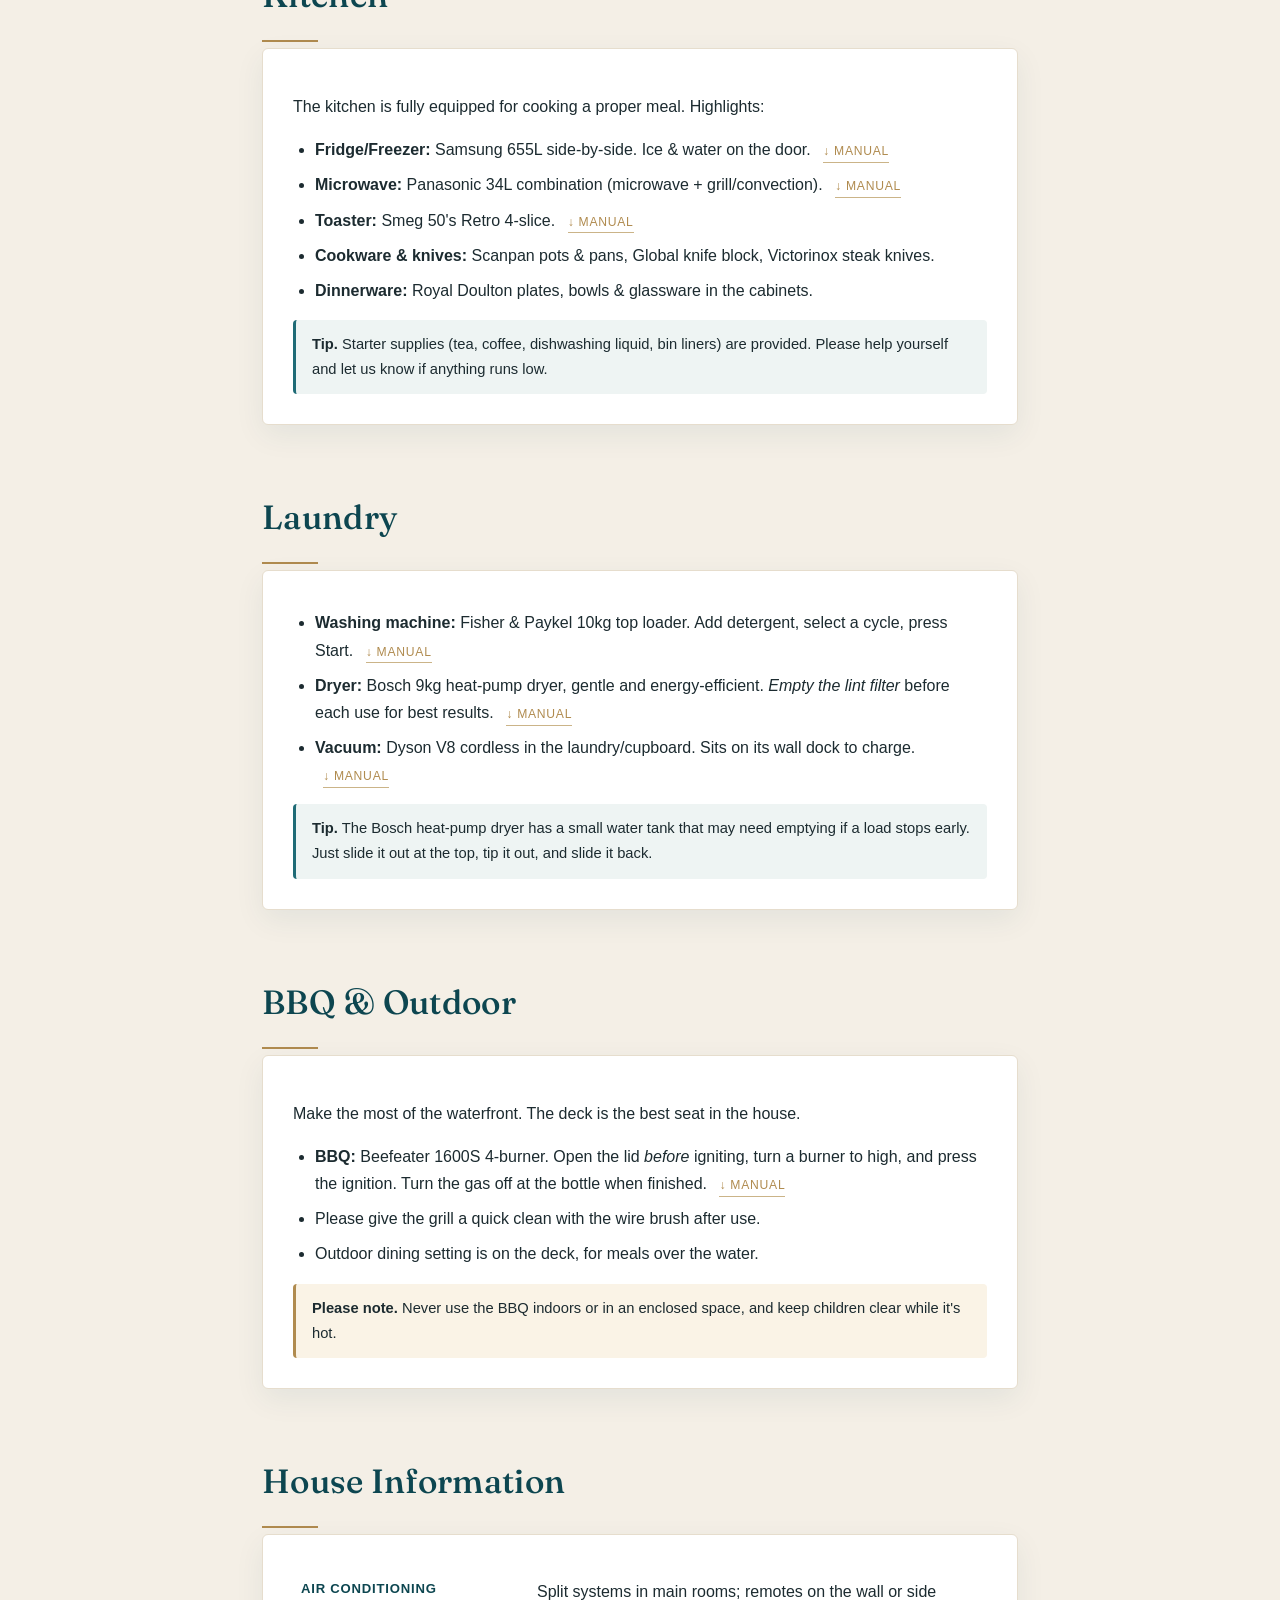
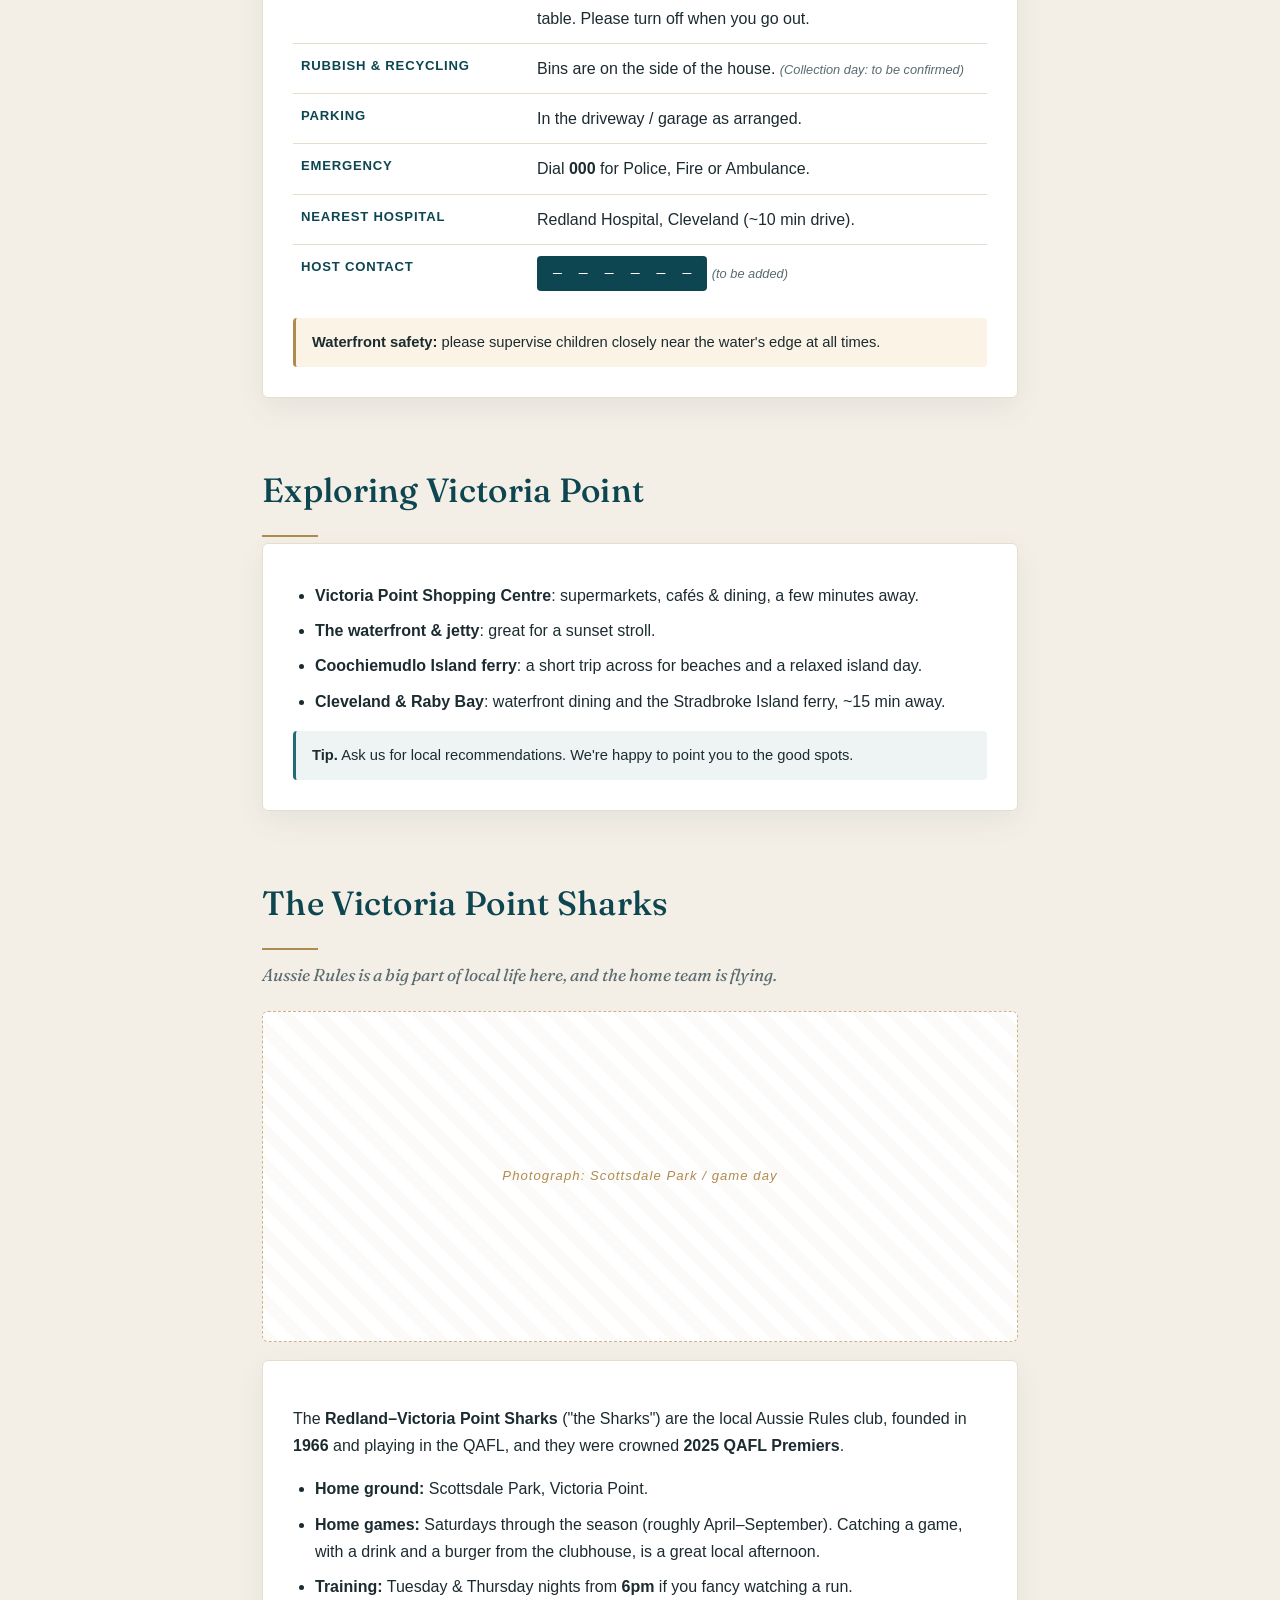
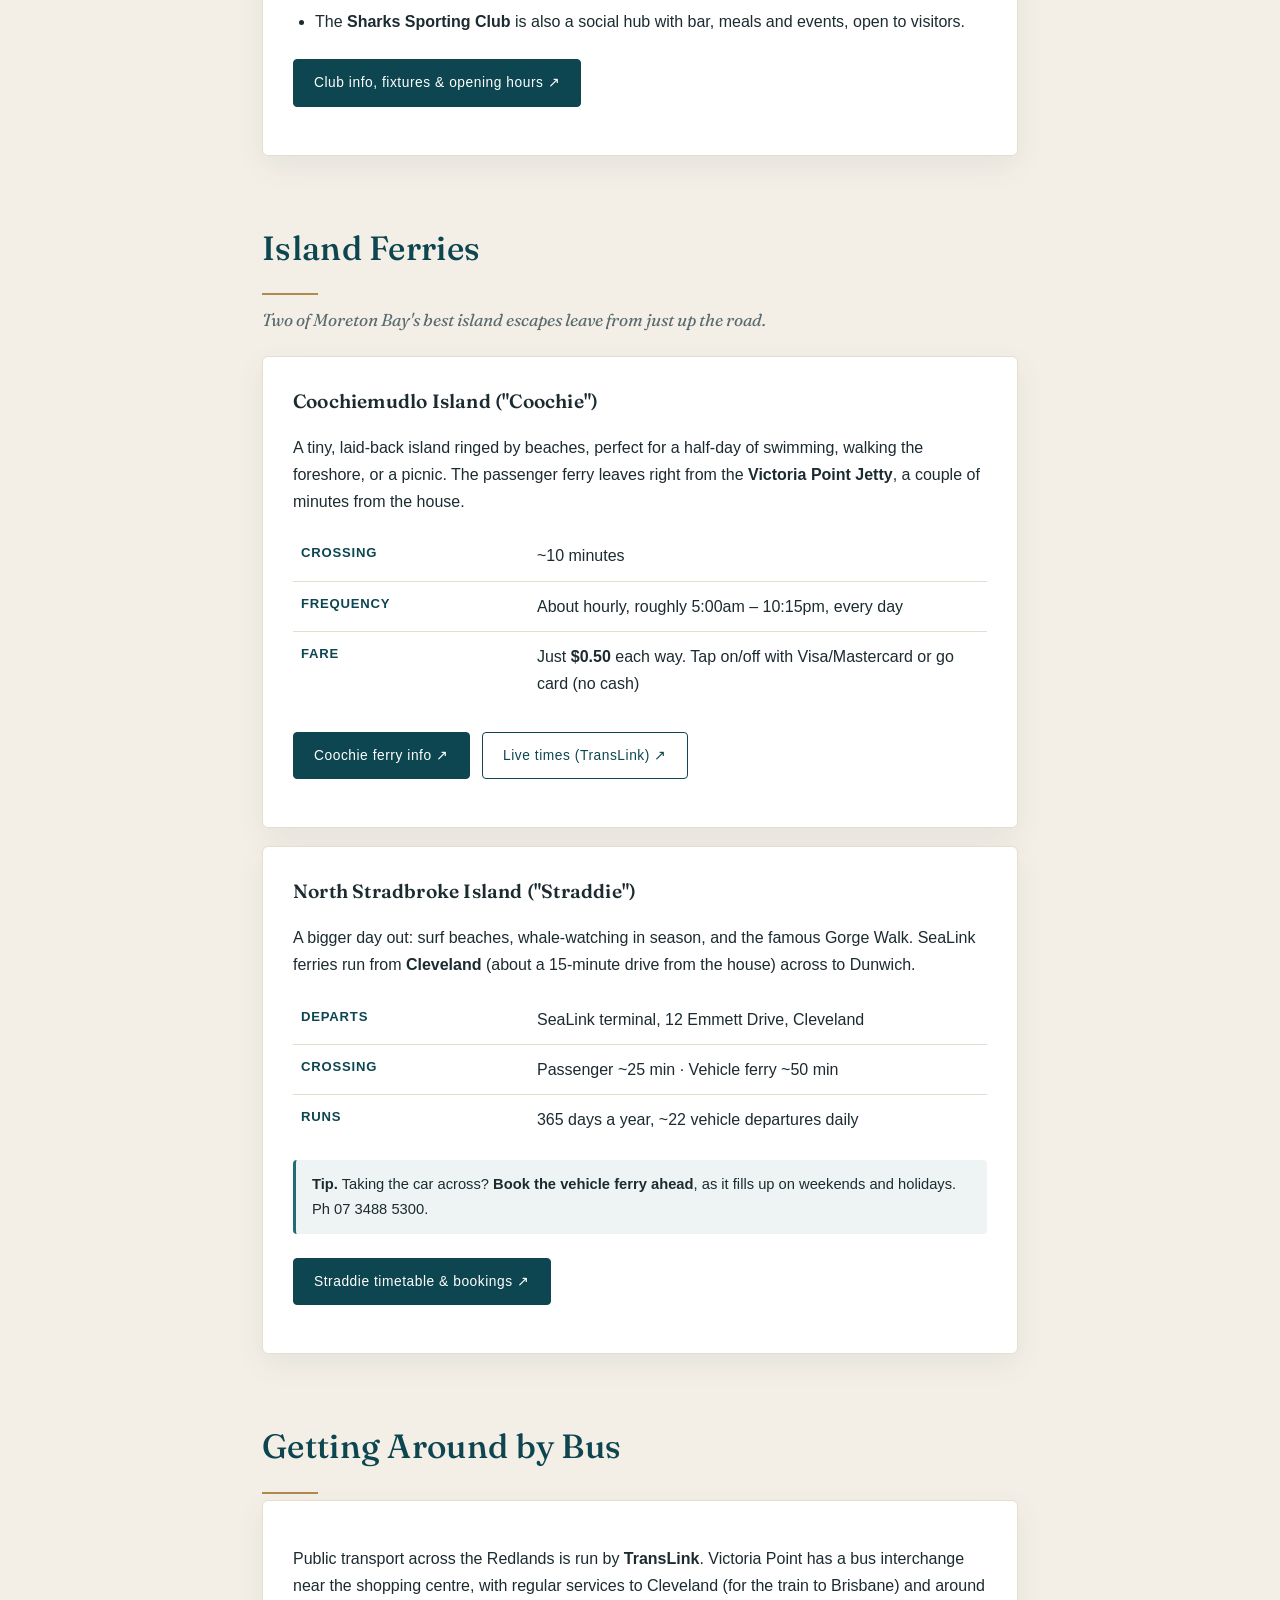
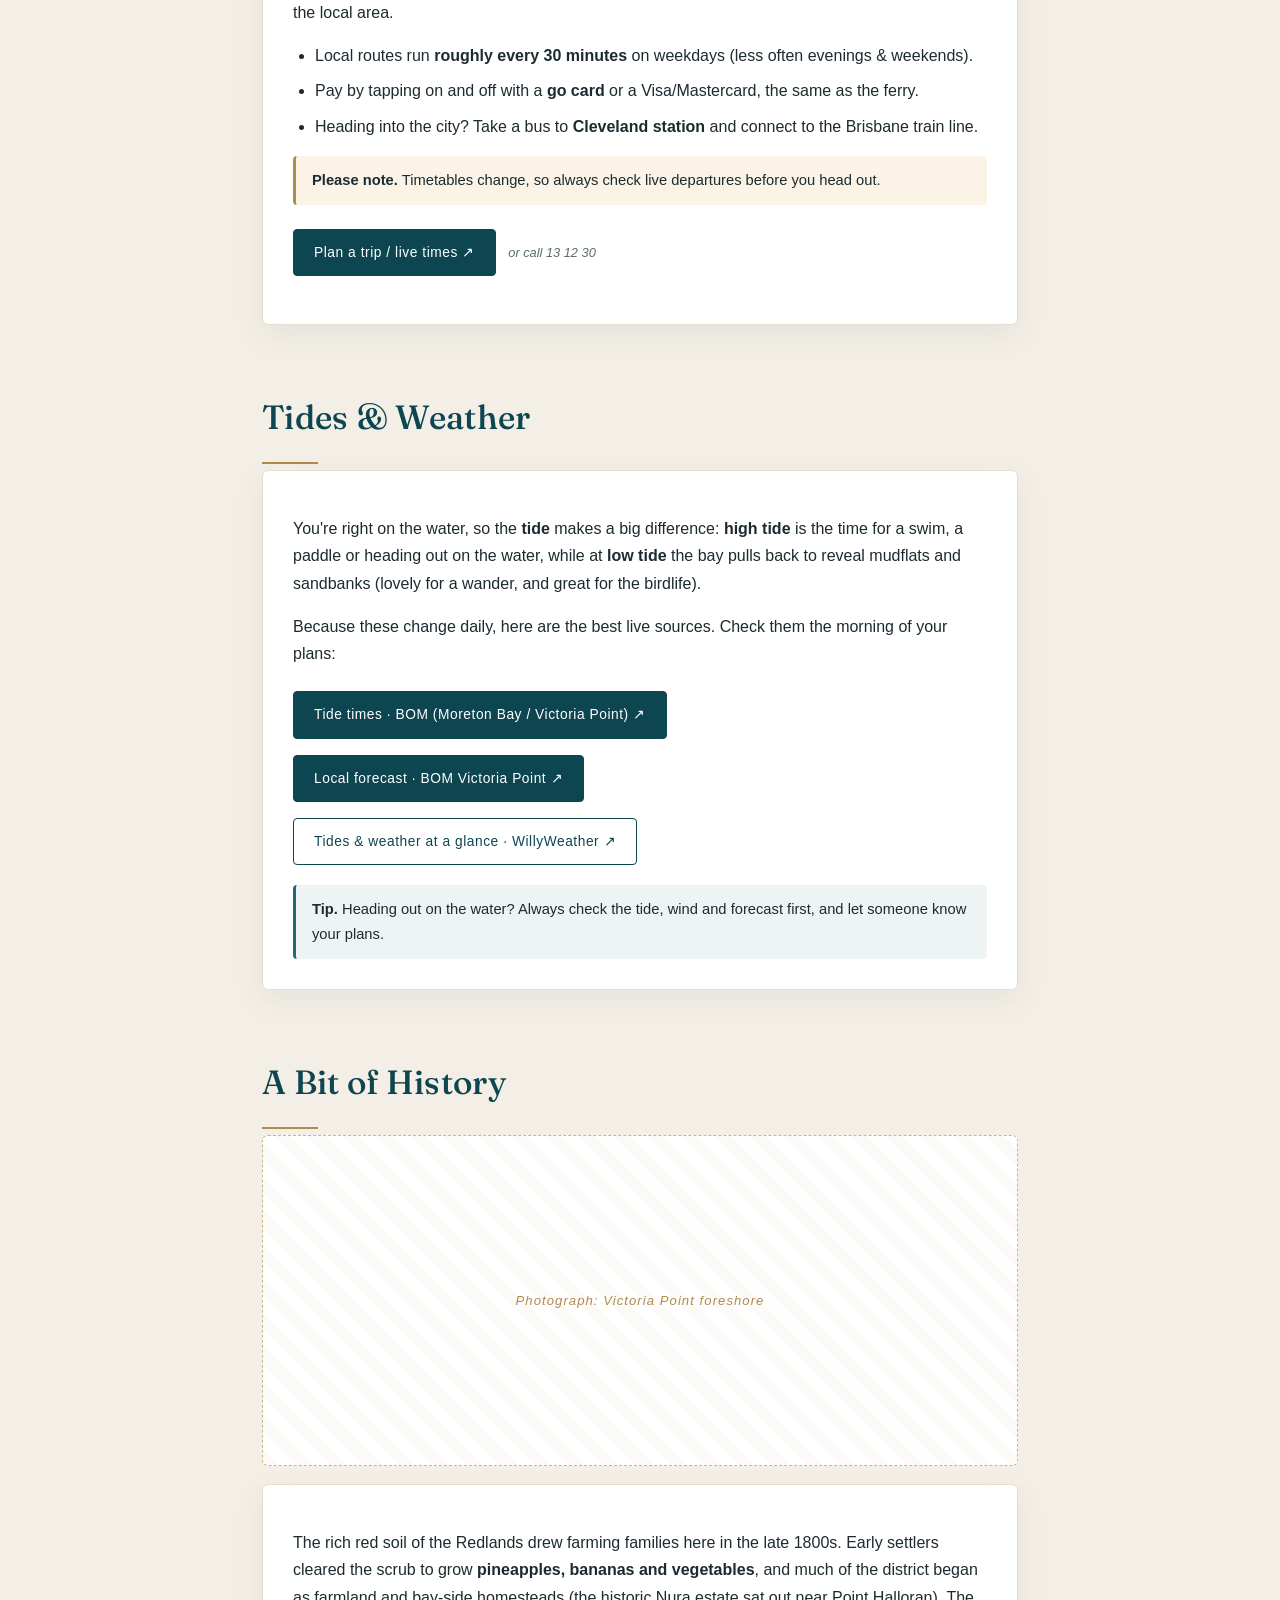
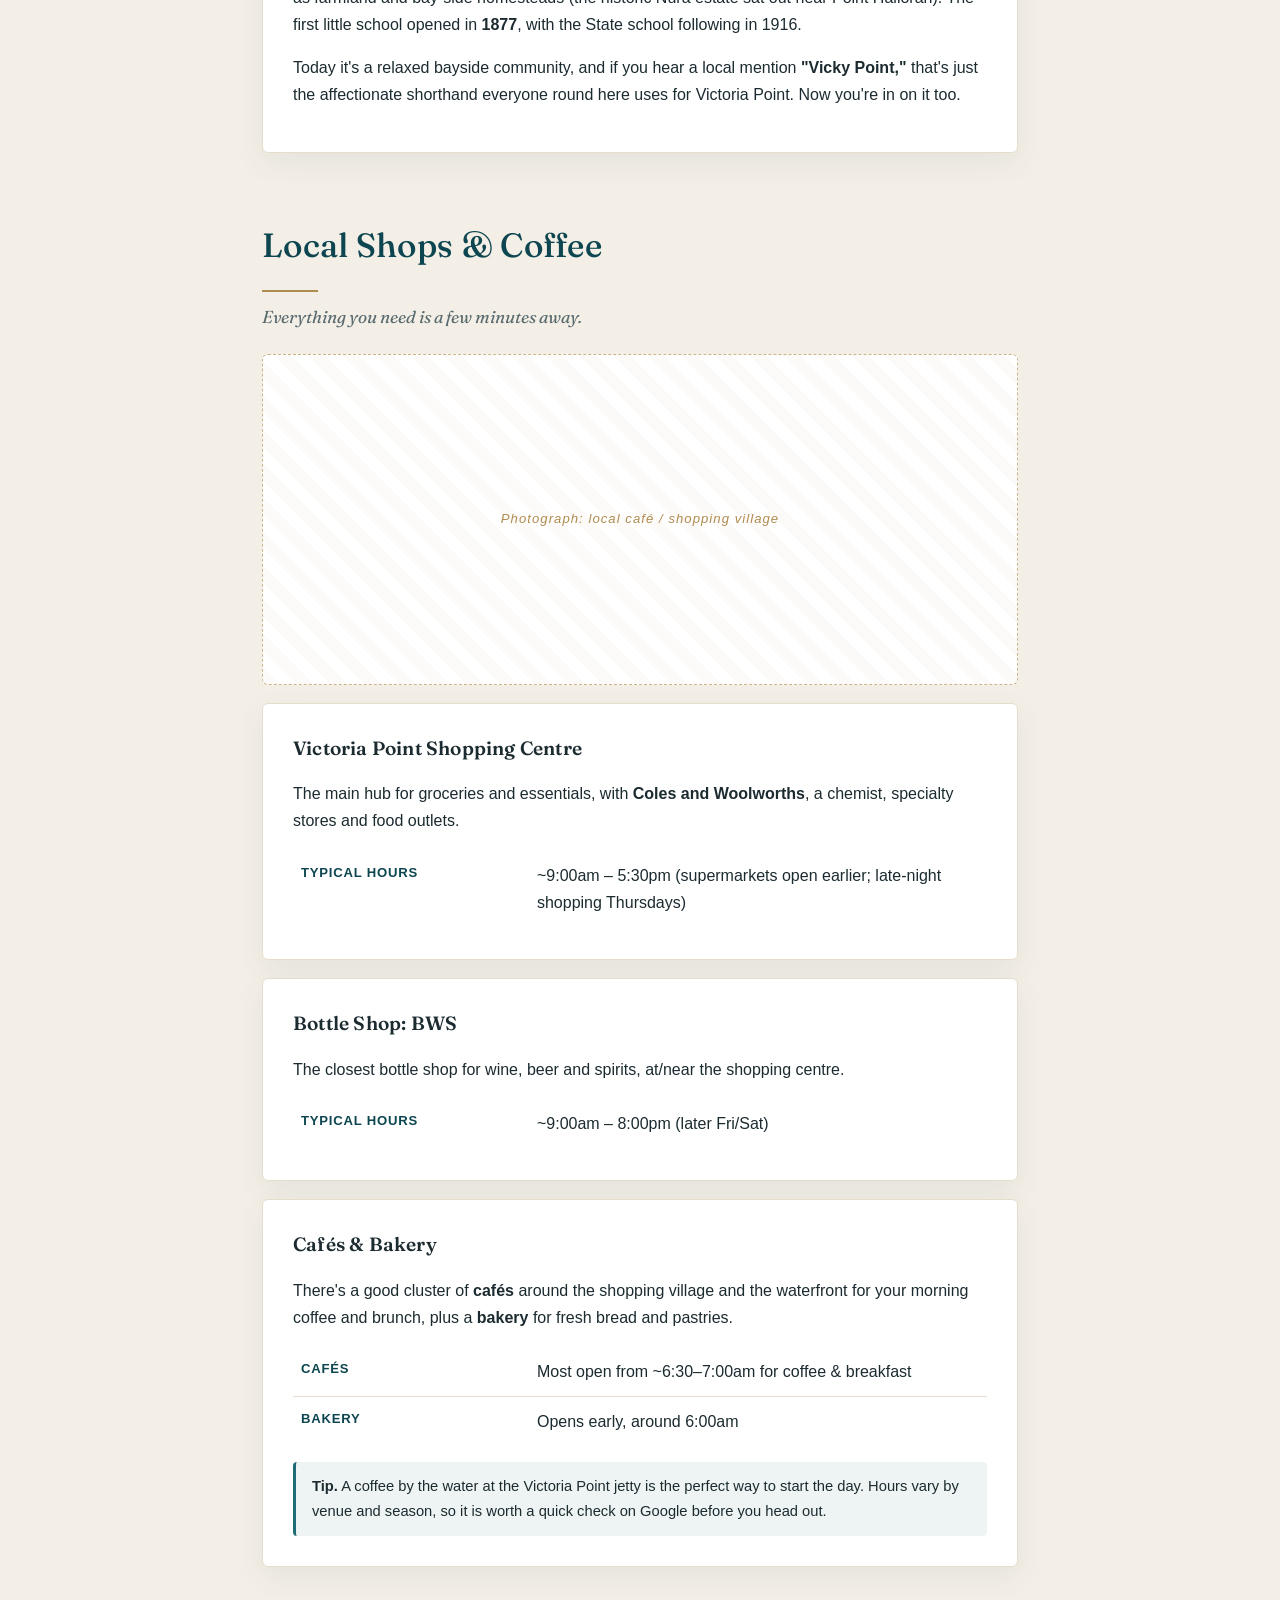
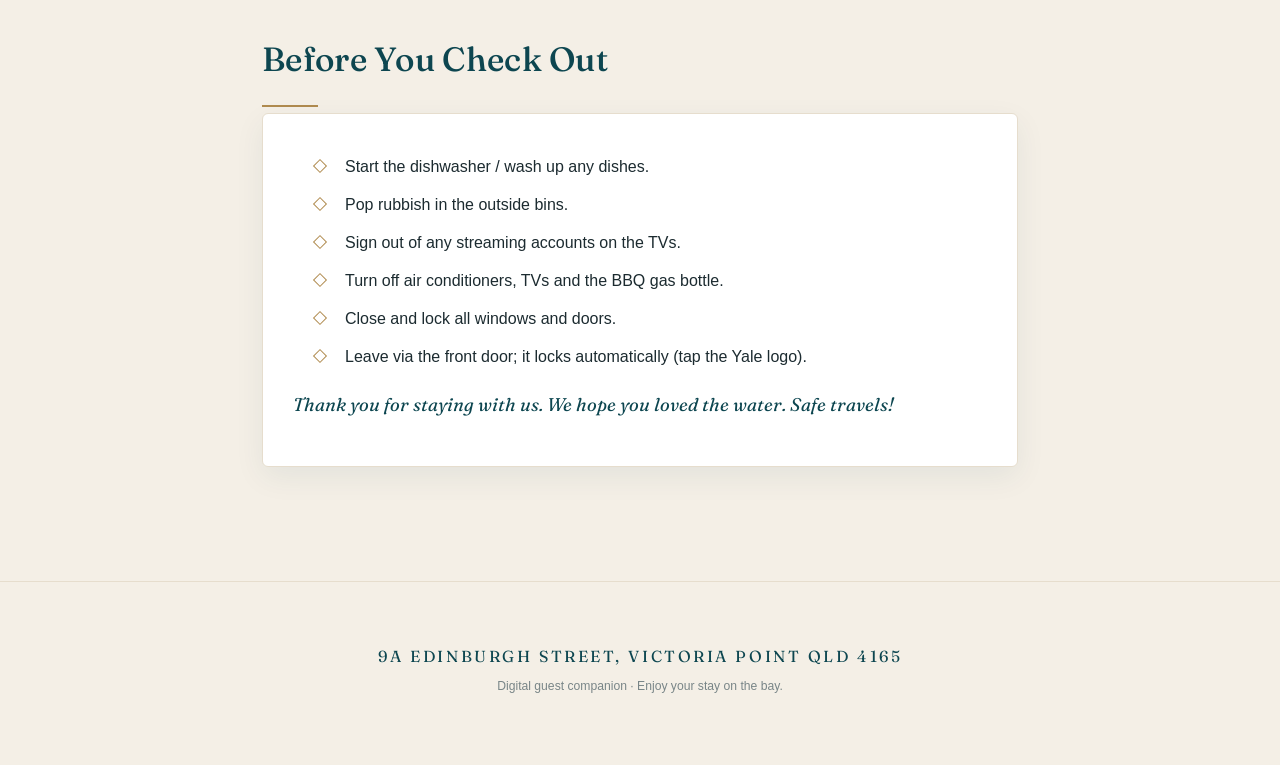
==== commit ee596b8b: "Pin hero band and nav to top; only content scrolls Hero is now a permanent slim fixed band (72px) sh" ====
--- a/index.html
+++ b/index.html
@@ -371,6 +371,7 @@
  <p class="fineprint">Digital guest companion · Enjoy your stay on the bay.</p>
 </footer>
 
+<script src="js/layout.js"></script>
 <script src="js/conditions.js"></script>
 </body>
 </html>
--- a/styles.css
+++ b/styles.css
@@ -26,7 +26,7 @@
 
 * { box-sizing: border-box; }
 
-html { scroll-behavior: smooth; scroll-padding-top: 84px; }
+html { scroll-behavior: smooth; scroll-padding-top: calc(var(--hero-h) + var(--nav-h) + 12px); }
 
 body {
   margin: 0;
@@ -37,31 +37,58 @@
   -webkit-font-smoothing: antialiased;
 }
 
-/* ---------- Hero ---------- */
+/* ---------- Hero (permanent slim pinned band) ---------- */
+:root { --hero-h: 72px; --nav-h: 46px; }
+
 .hero {
-  position: relative;
+  position: fixed;
+  top: 0;
+  left: 0;
+  right: 0;
+  z-index: 60;
+  height: var(--hero-h);
   color: #fff;
-  padding: 96px 20px 104px;
-  text-align: center;
+  padding: 0 20px;
+  display: flex;
+  align-items: center;
+  justify-content: center;
   overflow: hidden;
   background:
-    linear-gradient(165deg, rgba(9,55,63,0.82) 0%, rgba(13,70,80,0.68) 45%, rgba(9,55,63,0.80) 100%),
+    linear-gradient(90deg, rgba(9,55,63,0.86) 0%, rgba(13,70,80,0.55) 45%, rgba(9,55,63,0.70) 100%),
     url('images/hero.jpg');
   background-size: cover;
-  background-position: center 42%;
-}
-.hero-inner { max-width: 780px; margin: 0 auto; position: relative; z-index: 1; }
+  background-position: center 55%;
+}
+.hero-inner { position: relative; z-index: 1; text-align: center; }
+
+/* In the slim band only the title shows; eyebrow/tagline/address are hidden */
+.hero .eyebrow,
+.hero .tagline,
+.hero .addr { display: none; }
+.hero h1 {
+  font-family: var(--serif);
+  margin: 0;
+  font-size: 1.35rem;
+  font-weight: 500;
+  letter-spacing: 0.4px;
+  line-height: 1.1;
+  white-space: nowrap;
+}
+@media (max-width: 560px) {
+  .hero h1 { font-size: 1.05rem; }
+}
 
 /* ---------- Conditions widget (top-left of hero) ---------- */
 .conditions {
   position: absolute;
-  top: 18px;
+  top: 50%;
   left: 18px;
+  transform: translateY(-50%);
   z-index: 2;
   display: flex;
-  gap: 14px;
+  gap: 12px;
   align-items: center;
-  padding: 9px 15px;
+  padding: 7px 13px;
   background: rgba(9, 55, 63, 0.34);
   border: 1px solid rgba(255, 255, 255, 0.22);
   border-radius: 999px;
@@ -76,56 +103,24 @@
 .cond-item + .cond-item { padding-left: 14px; border-left: 1px solid rgba(255,255,255,0.2); }
 .cond-icon { font-size: 1rem; line-height: 1; }
 .cond-val { font-weight: 500; letter-spacing: 0.01em; }
-.eyebrow {
-  text-transform: uppercase;
-  letter-spacing: 0.42em;
-  font-size: 0.7rem;
-  font-weight: 600;
-  margin: 0 0 22px;
-  color: var(--brass-soft);
-  padding-left: 0.42em;
-}
-.hero h1 {
-  font-family: var(--serif);
-  margin: 0;
-  font-size: clamp(2.4rem, 6vw, 3.6rem);
-  font-weight: 500;
-  letter-spacing: 0.5px;
-  line-height: 1.1;
-}
-.tagline {
-  font-family: var(--serif);
-  font-style: italic;
-  font-weight: 400;
-  font-size: clamp(1.1rem, 2.4vw, 1.4rem);
-  margin: 20px 0 30px;
-  color: rgba(255,255,255,0.9);
-}
-.addr {
-  display: inline-block;
-  border-top: 1px solid rgba(203,180,136,0.5);
-  border-bottom: 1px solid rgba(203,180,136,0.5);
-  padding: 10px 22px;
-  font-size: 0.8rem;
-  letter-spacing: 0.2em;
-  text-transform: uppercase;
-  margin: 0;
-  color: rgba(255,255,255,0.92);
-}
-
-/* ---------- Quick nav ---------- */
+/* (eyebrow / tagline / addr are hidden in the slim hero band) */
+
+/* ---------- Quick nav (pinned directly under the hero) ---------- */
 .quicknav {
-  position: sticky;
-  top: 0;
-  z-index: 50;
-  background: rgba(255,255,255,0.96);
+  position: fixed;
+  top: var(--hero-h);
+  left: 0;
+  right: 0;
+  z-index: 55;
+  background: rgba(255,255,255,0.97);
   backdrop-filter: saturate(180%) blur(8px);
   border-bottom: 1px solid var(--line);
+  box-shadow: 0 6px 16px rgba(13,70,80,0.06);
   display: flex;
   flex-wrap: wrap;
   justify-content: center;
-  gap: 2px 4px;
-  padding: 8px 12px;
+  gap: 2px 2px;
+  padding: 6px 10px;
 }
 /* On narrow screens, switch to a single scrolling row (no wrap) */
 @media (max-width: 700px) {
@@ -141,9 +136,9 @@
   text-decoration: none;
   color: var(--sea-deep);
   font-weight: 500;
-  font-size: 0.82rem;
-  letter-spacing: 0.02em;
-  padding: 9px 14px;
+  font-size: 0.8rem;
+  letter-spacing: 0.01em;
+  padding: 7px 10px;
   border-radius: 4px;
   white-space: nowrap;
   transition: color 0.18s, background 0.18s;
@@ -165,9 +160,11 @@
 main {
   max-width: 800px;
   margin: 0 auto;
-  padding: 48px 22px 10px;
-}
-section { margin: 64px 0; scroll-margin-top: 84px; }
+  /* top padding clears the fixed hero band + nav (--nav-h measured in JS) */
+  padding: calc(var(--hero-h) + var(--nav-h) + 28px) 22px 10px;
+}
+section { margin: 64px 0; scroll-margin-top: calc(var(--hero-h) + var(--nav-h) + 12px); }
+section:first-child { margin-top: 0; }
 section h2 {
   font-family: var(--serif);
   font-weight: 500;
